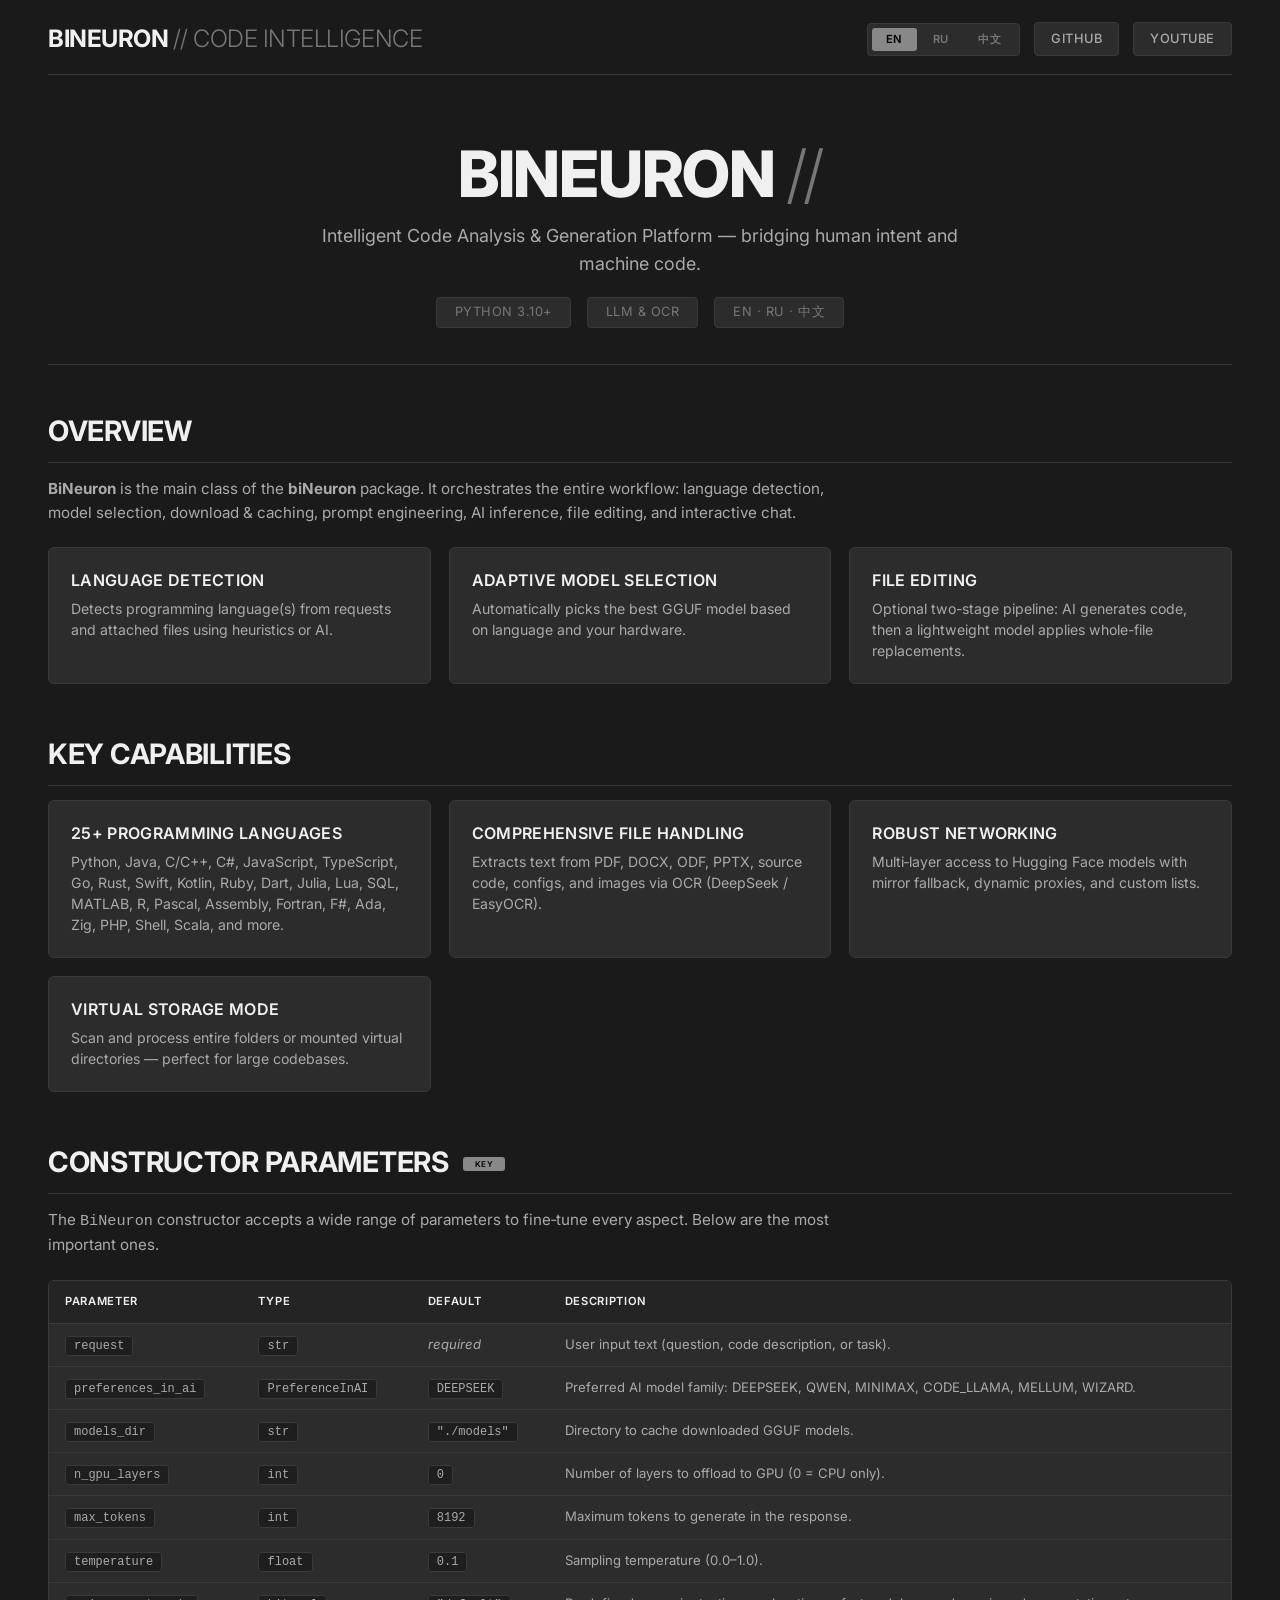
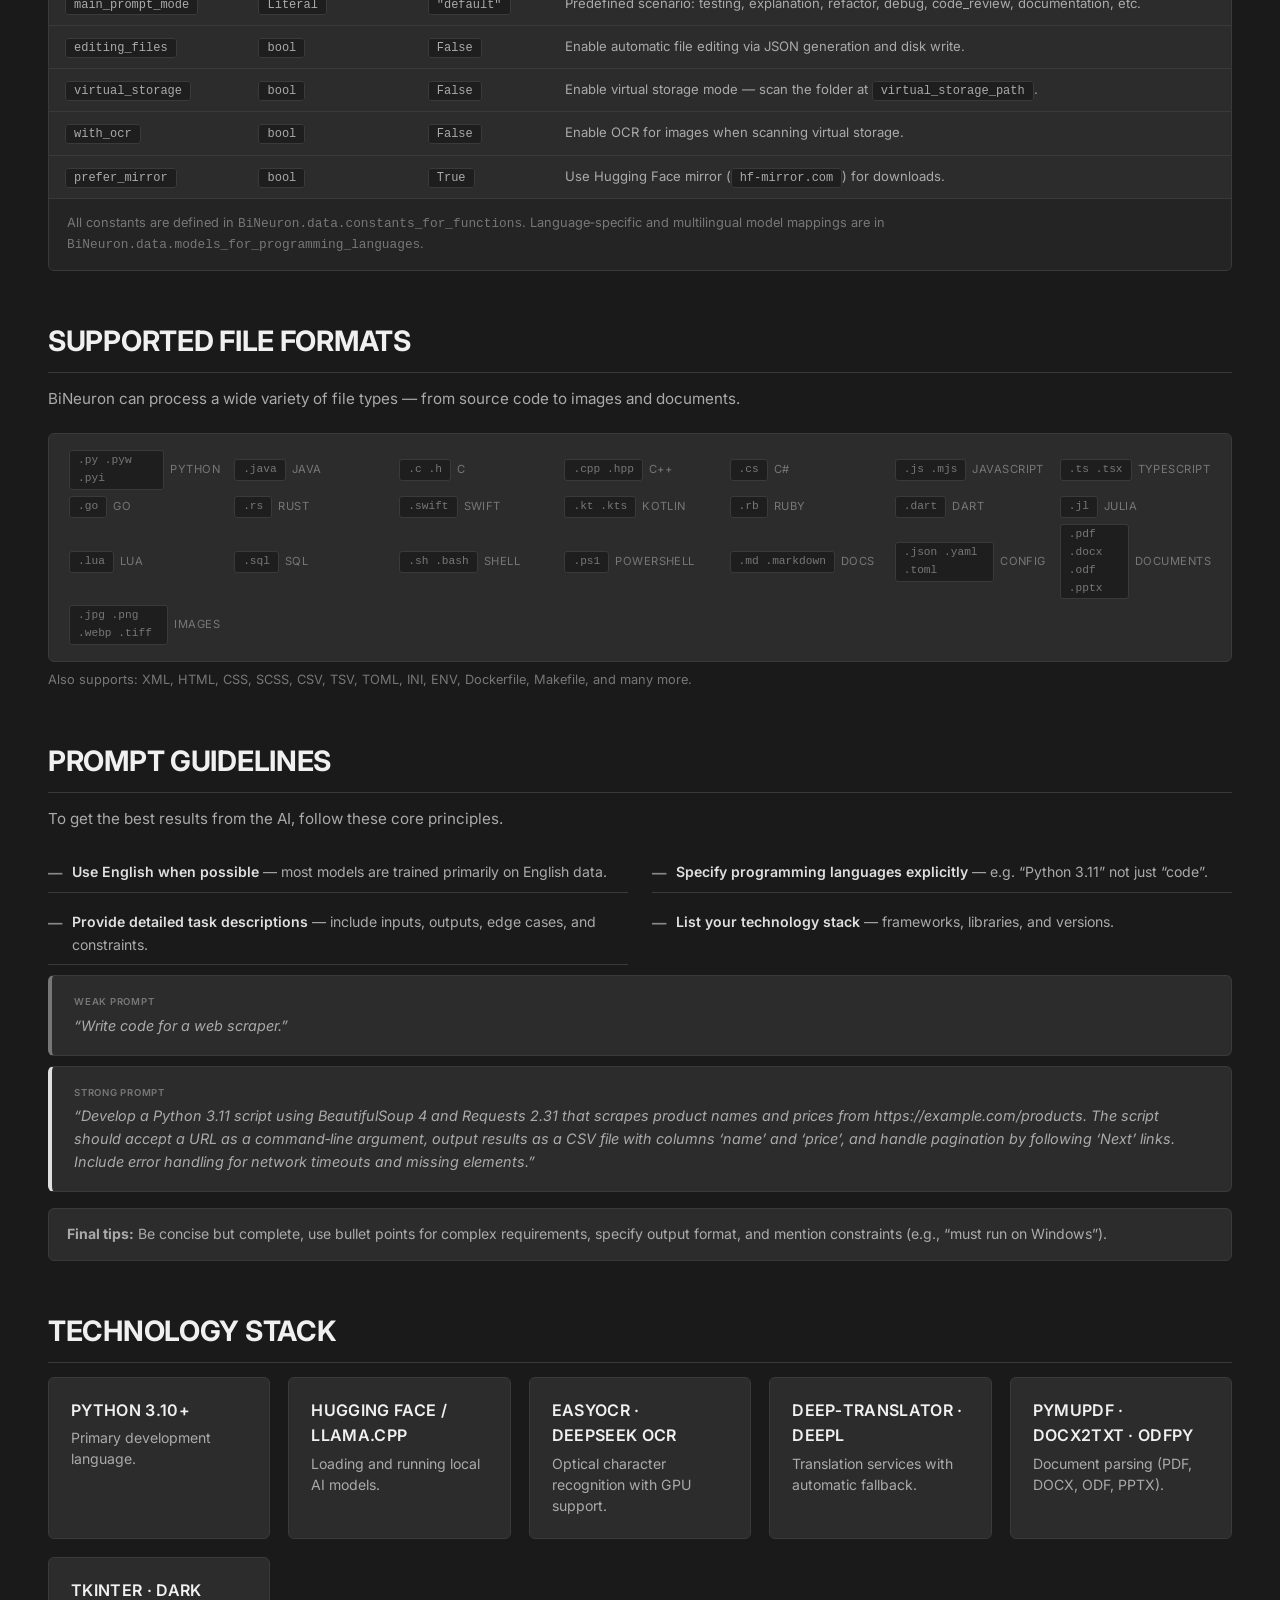
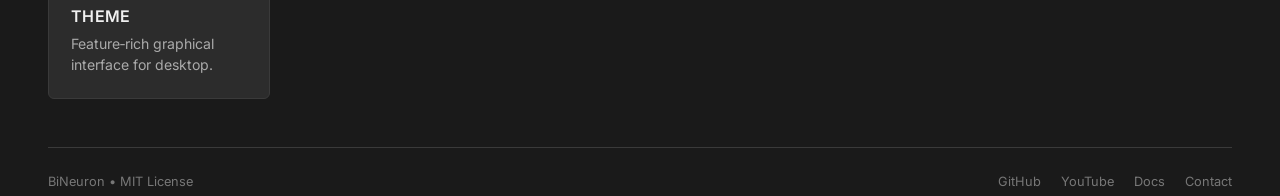
==== index.html @ b6500d35 "Update build.yml" ====
<!DOCTYPE html>
<html lang="zh">
<head>
    <meta charset="UTF-8" />
    <meta name="viewport" content="width=device-width, initial-scale=1.0" />
    <title>BiNeuron · 智能代码分析</title>

    <!-- Google Fonts (纯文字，无图标) -->
    <link rel="preconnect" href="https://fonts.googleapis.com" />
    <link rel="preconnect" href="https://fonts.gstatic.com" crossorigin />
    <link href="https://fonts.googleapis.com/css2?family=Inter:opsz,wght@14..32,300;14..32,400;14..32,500;14..32,600;14..32,700;14..32,800&display=swap" rel="stylesheet" />

    <style>
        /* ===== RESET ===== */
        *,
        *::before,
        *::after {
            margin: 0;
            padding: 0;
            box-sizing: border-box;
        }

        /* ===== PHOTOSHOP-INSPIRED DARK THEME ===== */
        :root {
            --bg-primary: #1a1a1a;
            --bg-secondary: #242424;
            --bg-card: #2c2c2c;
            --bg-card-hover: #333333;
            --bg-input: #2a2a2a;
            --bg-code: #1e1e1e;
            --border-color: #3a3a3a;
            --text-primary: #e0e0e0;
            --text-secondary: #aaaaaa;
            --text-muted: #777777;
            --text-heading: #f0f0f0;
            --accent: #888888;
            --accent-dim: #666666;
            --radius: 6px;
            --radius-sm: 4px;
            --shadow: 0 4px 20px rgba(0, 0, 0, 0.6);
            --font: 'Inter', -apple-system, BlinkMacSystemFont, 'Segoe UI', Roboto, sans-serif;
            --max-width: 1200px;
        }

        html {
            scroll-behavior: smooth;
        }

        body {
            font-family: var(--font);
            background-color: var(--bg-primary);
            color: var(--text-primary);
            line-height: 1.6;
            -webkit-font-smoothing: antialiased;
            -moz-osx-font-smoothing: grayscale;
            padding: 0 20px;
        }

        a {
            color: var(--accent);
            text-decoration: none;
            transition: color 0.2s ease;
            border-bottom: 1px solid transparent;
        }
        a:hover {
            color: var(--text-primary);
            border-bottom-color: var(--text-muted);
        }

        /* ===== SCROLLBAR ===== */
        ::-webkit-scrollbar {
            width: 5px;
            height: 5px;
        }
        ::-webkit-scrollbar-track {
            background: var(--bg-secondary);
        }
        ::-webkit-scrollbar-thumb {
            background: var(--border-color);
            border-radius: 10px;
        }
        ::-webkit-scrollbar-thumb:hover {
            background: var(--accent);
        }

        /* ===== CONTAINER ===== */
        .container {
            max-width: var(--max-width);
            margin: 0 auto;
            padding: 0 8px;
        }

        /* ===== HEADER ===== */
        .navbar {
            display: flex;
            align-items: center;
            justify-content: space-between;
            flex-wrap: wrap;
            padding: 20px 0 16px;
            border-bottom: 1px solid var(--border-color);
            margin-bottom: 36px;
            gap: 12px 24px;
        }

        .logo {
            font-weight: 700;
            font-size: 1.5rem;
            letter-spacing: -0.02em;
            color: var(--text-heading);
            text-transform: uppercase;
        }
        .logo span {
            color: var(--text-muted);
            font-weight: 300;
        }

        .nav-actions {
            display: flex;
            align-items: center;
            gap: 14px;
            flex-wrap: wrap;
        }

        /* Language Switcher — 纯黑白 */
        .lang-switch {
            display: flex;
            gap: 2px;
            background: var(--bg-card);
            padding: 4px;
            border-radius: 4px;
            border: 1px solid var(--border-color);
        }
        .lang-btn {
            background: transparent;
            border: none;
            color: var(--text-muted);
            padding: 4px 14px;
            border-radius: 3px;
            font-size: 0.7rem;
            font-weight: 600;
            cursor: pointer;
            transition: all 0.2s ease;
            font-family: var(--font);
            text-transform: uppercase;
            letter-spacing: 0.04em;
        }
        .lang-btn:hover {
            color: var(--text-primary);
            background: var(--bg-card-hover);
        }
        .lang-btn.active {
            background: var(--accent);
            color: #000;
        }
        .lang-btn.active:hover {
            background: var(--accent-dim);
        }

        /* 纯文字链接，无图标 */
        .nav-link {
            display: inline-block;
            background: var(--bg-card);
            padding: 6px 16px;
            border-radius: 4px;
            border: 1px solid var(--border-color);
            color: var(--text-secondary);
            font-size: 0.8rem;
            font-weight: 500;
            transition: all 0.2s ease;
            font-family: var(--font);
            text-transform: uppercase;
            letter-spacing: 0.04em;
        }
        .nav-link:hover {
            border-color: var(--accent);
            color: var(--text-primary);
            background: var(--bg-card-hover);
        }

        /* ===== HERO ===== */
        .hero {
            padding: 28px 0 36px;
            text-align: center;
            border-bottom: 1px solid var(--border-color);
            margin-bottom: 44px;
        }
        .hero h1 {
            font-size: clamp(2.4rem, 6vw, 4rem);
            font-weight: 800;
            letter-spacing: -0.02em;
            line-height: 1.1;
            color: var(--text-heading);
            margin-bottom: 12px;
            text-transform: uppercase;
        }
        .hero h1 .light {
            font-weight: 300;
            color: var(--text-muted);
        }
        .hero p {
            font-size: clamp(1rem, 1.4vw, 1.2rem);
            color: var(--text-secondary);
            max-width: 700px;
            margin: 0 auto 18px;
        }
        .hero-badge {
            display: inline-flex;
            align-items: center;
            gap: 16px;
            flex-wrap: wrap;
            justify-content: center;
            font-size: 0.8rem;
            color: var(--text-muted);
        }
        .hero-badge span {
            background: var(--bg-card);
            padding: 4px 18px;
            border-radius: 4px;
            border: 1px solid var(--border-color);
            display: inline-block;
            text-transform: uppercase;
            letter-spacing: 0.04em;
        }

        /* ===== SECTION ===== */
        section {
            margin-bottom: 48px;
        }

        .section-title {
            font-size: clamp(1.2rem, 2.2vw, 1.8rem);
            font-weight: 700;
            letter-spacing: -0.01em;
            color: var(--text-heading);
            margin-bottom: 14px;
            text-transform: uppercase;
            border-bottom: 1px solid var(--border-color);
            padding-bottom: 8px;
        }
        .section-title .badge {
            font-size: 0.5rem;
            font-weight: 600;
            text-transform: uppercase;
            letter-spacing: 0.08em;
            background: var(--accent);
            color: #000;
            padding: 2px 12px;
            border-radius: 3px;
            margin-left: 8px;
            vertical-align: middle;
        }

        .section-desc {
            color: var(--text-secondary);
            margin-bottom: 22px;
            font-size: 0.95rem;
            max-width: 820px;
        }

        /* ===== CARDS ===== */
        .card-grid {
            display: grid;
            grid-template-columns: repeat(auto-fit, minmax(250px, 1fr));
            gap: 18px;
        }
        .card-grid.cols-2 {
            grid-template-columns: repeat(auto-fit, minmax(300px, 1fr));
        }
        .card-grid.cols-3 {
            grid-template-columns: repeat(auto-fit, minmax(210px, 1fr));
        }

        .card {
            background: var(--bg-card);
            border: 1px solid var(--border-color);
            border-radius: var(--radius);
            padding: 20px 22px 22px;
            transition: all 0.2s ease;
        }
        .card:hover {
            background: var(--bg-card-hover);
            border-color: var(--accent);
            transform: translateY(-2px);
            box-shadow: var(--shadow);
        }
        .card h3 {
            font-size: 1rem;
            font-weight: 600;
            color: var(--text-heading);
            margin-bottom: 4px;
            text-transform: uppercase;
            letter-spacing: 0.02em;
        }
        .card p {
            color: var(--text-secondary);
            font-size: 0.88rem;
            line-height: 1.5;
        }
        .card .tag {
            display: inline-block;
            margin-top: 10px;
            font-size: 0.6rem;
            font-weight: 600;
            text-transform: uppercase;
            letter-spacing: 0.06em;
            color: var(--accent);
            background: var(--bg-primary);
            padding: 2px 14px;
            border-radius: 3px;
            border: 1px solid var(--border-color);
        }

        /* ===== TABLE ===== */
        .table-wrap {
            overflow-x: auto;
            border-radius: var(--radius);
            border: 1px solid var(--border-color);
            background: var(--bg-card);
            margin-top: 6px;
        }
        table {
            width: 100%;
            border-collapse: collapse;
            font-size: 0.82rem;
            min-width: 580px;
        }
        thead {
            background: var(--bg-secondary);
        }
        th {
            text-align: left;
            padding: 12px 16px;
            font-weight: 600;
            color: var(--text-heading);
            border-bottom: 1px solid var(--border-color);
            font-size: 0.7rem;
            text-transform: uppercase;
            letter-spacing: 0.06em;
        }
        td {
            padding: 10px 16px;
            border-bottom: 1px solid var(--border-color);
            color: var(--text-secondary);
            vertical-align: top;
        }
        tr:last-child td {
            border-bottom: none;
        }
        td:first-child {
            font-weight: 500;
            color: var(--text-primary);
            white-space: nowrap;
        }
        td code {
            background: var(--bg-code);
            padding: 2px 8px;
            border-radius: 3px;
            font-size: 0.75rem;
            color: var(--text-secondary);
            font-family: 'JetBrains Mono', 'Fira Code', monospace;
            border: 1px solid var(--border-color);
        }
        .table-wrap .note {
            padding: 14px 18px;
            color: var(--text-muted);
            font-size: 0.8rem;
            border-top: 1px solid var(--border-color);
            background: var(--bg-secondary);
        }

        /* ===== FILE FORMAT GRID ===== */
        .fmt-grid {
            display: grid;
            grid-template-columns: repeat(auto-fit, minmax(150px, 1fr));
            gap: 6px 14px;
            background: var(--bg-card);
            border: 1px solid var(--border-color);
            border-radius: var(--radius);
            padding: 16px 20px;
        }
        .fmt-item {
            display: flex;
            align-items: center;
            gap: 6px;
            font-size: 0.8rem;
            color: var(--text-secondary);
        }
        .fmt-item code {
            background: var(--bg-code);
            padding: 1px 8px;
            border-radius: 3px;
            font-size: 0.7rem;
            color: var(--text-muted);
            font-family: 'JetBrains Mono', monospace;
            border: 1px solid var(--border-color);
        }
        .fmt-item .label {
            color: var(--text-muted);
            font-size: 0.7rem;
            text-transform: uppercase;
            letter-spacing: 0.04em;
        }

        /* ===== PROMPT BOX ===== */
        .prompt-box {
            background: var(--bg-card);
            border: 1px solid var(--border-color);
            border-radius: var(--radius);
            padding: 18px 22px;
            margin: 10px 0 6px;
        }
        .prompt-box.weak {
            border-left: 4px solid var(--text-muted);
        }
        .prompt-box.strong {
            border-left: 4px solid var(--text-primary);
        }
        .prompt-box .label {
            font-size: 0.6rem;
            text-transform: uppercase;
            letter-spacing: 0.08em;
            font-weight: 600;
            color: var(--text-muted);
            margin-bottom: 4px;
        }
        .prompt-box .text {
            color: var(--text-secondary);
            font-style: italic;
            font-size: 0.9rem;
        }

        /* ===== TIPS LIST ===== */
        .tips-list {
            list-style: none;
            padding: 0;
            display: grid;
            grid-template-columns: 1fr 1fr;
            gap: 10px 24px;
        }
        .tips-list li {
            display: flex;
            align-items: flex-start;
            gap: 10px;
            color: var(--text-secondary);
            font-size: 0.88rem;
            padding: 8px 0;
            border-bottom: 1px solid var(--border-color);
        }
        .tips-list li:last-child {
            border-bottom: none;
        }
        .tips-list li .marker {
            color: var(--accent);
            font-weight: 700;
            flex-shrink: 0;
            font-size: 0.9rem;
        }
        .tips-list li strong {
            color: var(--text-primary);
            font-weight: 600;
        }

        @media (max-width: 700px) {
            .tips-list {
                grid-template-columns: 1fr;
            }
        }

        /* ===== FOOTER ===== */
        footer {
            border-top: 1px solid var(--border-color);
            padding: 24px 0 18px;
            margin-top: 20px;
            display: flex;
            flex-wrap: wrap;
            justify-content: space-between;
            align-items: center;
            gap: 12px;
            color: var(--text-muted);
            font-size: 0.8rem;
        }
        footer .links {
            display: flex;
            gap: 20px;
            flex-wrap: wrap;
        }
        footer .links a {
            color: var(--text-muted);
            transition: color 0.2s ease;
            border-bottom: none;
        }
        footer .links a:hover {
            color: var(--text-primary);
        }

        /* ===== RESPONSIVE ===== */
        @media (max-width: 820px) {
            .navbar {
                flex-direction: column;
                align-items: stretch;
                gap: 12px;
            }
            .nav-actions {
                justify-content: space-between;
                flex-wrap: wrap;
            }
            .hero {
                padding: 14px 0 24px;
            }
            .card-grid.cols-2 {
                grid-template-columns: 1fr;
            }
            .card-grid.cols-3 {
                grid-template-columns: 1fr 1fr;
            }
        }

        @media (max-width: 500px) {
            .card-grid.cols-3 {
                grid-template-columns: 1fr;
            }
            .lang-btn {
                padding: 3px 10px;
                font-size: 0.6rem;
            }
            .nav-link {
                padding: 4px 12px;
                font-size: 0.7rem;
            }
            .table-wrap table {
                font-size: 0.72rem;
                min-width: 440px;
            }
            th,
            td {
                padding: 6px 10px;
            }
            .fmt-grid {
                grid-template-columns: 1fr 1fr;
                padding: 10px 14px;
            }
            footer {
                flex-direction: column;
                text-align: center;
            }
        }

        /* ===== UTILITY ===== */
        .mt-8 { margin-top: 8px; }
        .mt-16 { margin-top: 16px; }
        .mt-24 { margin-top: 24px; }
        .mb-8 { margin-bottom: 8px; }
        .mb-16 { margin-bottom: 16px; }
        .text-muted { color: var(--text-muted); }
        .text-secondary { color: var(--text-secondary); }

        /* ===== I18N ===== */
        .lang-content {
            display: none;
        }
        .lang-content.active {
            display: block;
        }

        /* ===== INLINE BADGE ===== */
        .inline-badge {
            display: inline-block;
            background: var(--bg-primary);
            color: var(--accent);
            font-size: 0.55rem;
            font-weight: 600;
            text-transform: uppercase;
            letter-spacing: 0.06em;
            padding: 0 10px;
            border-radius: 3px;
            line-height: 1.8;
            margin-left: 6px;
            border: 1px solid var(--border-color);
        }

        /* ===== CODE BLOCK ===== */
        .code-block {
            background: var(--bg-code);
            border: 1px solid var(--border-color);
            border-radius: var(--radius-sm);
            padding: 12px 16px;
            font-family: 'JetBrains Mono', 'Fira Code', monospace;
            font-size: 0.78rem;
            color: var(--text-secondary);
            overflow-x: auto;
            white-space: pre-wrap;
            word-break: break-word;
            margin: 6px 0;
        }
    </style>
</head>
<body>

    <div class="container">

        <!-- ===== HEADER ===== -->
        <header class="navbar">
            <div class="logo">BiNeuron <span>// code intelligence</span></div>
            <div class="nav-actions">
                <div class="lang-switch" id="langSwitch">
                    <button class="lang-btn active" data-lang="en">EN</button>
                    <button class="lang-btn" data-lang="ru">RU</button>
                    <button class="lang-btn" data-lang="zh">中文</button>
                </div>
                <a href="https://github.com/just-not-google/BiNeuron" target="_blank" rel="noopener" class="nav-link">GitHub</a>
                <a href="https://www.youtube.com/@bineuron" target="_blank" rel="noopener" class="nav-link">YouTube</a>
            </div>
        </header>

        <!-- ===== HERO ===== -->
        <section class="hero">
            <h1>BiNeuron <span class="light">//</span></h1>
            <p>
                Intelligent Code Analysis &amp; Generation Platform — bridging human intent and machine code.
            </p>
            <div class="hero-badge">
                <span>Python 3.10+</span>
                <span>LLM &amp; OCR</span>
                <span>EN · RU · 中文</span>
            </div>
        </section>

        <!-- =============================== -->
        <!-- ENGLISH                        -->
        <!-- =============================== -->
        <div class="lang-content active" data-lang="en">

            <!-- OVERVIEW -->
            <section>
                <div class="section-title">Overview</div>
                <p class="section-desc">
                    <strong>BiNeuron</strong> is the main class of the <strong>biNeuron</strong> package.
                    It orchestrates the entire workflow: language detection, model selection,
                    download &amp; caching, prompt engineering, AI inference, file editing,
                    and interactive chat.
                </p>
                <div class="card-grid cols-3">
                    <div class="card">
                        <h3>Language Detection</h3>
                        <p>Detects programming language(s) from requests and attached files using heuristics or AI.</p>
                    </div>
                    <div class="card">
                        <h3>Adaptive Model Selection</h3>
                        <p>Automatically picks the best GGUF model based on language and your hardware.</p>
                    </div>
                    <div class="card">
                        <h3>File Editing</h3>
                        <p>Optional two-stage pipeline: AI generates code, then a lightweight model applies whole-file replacements.</p>
                    </div>
                </div>
            </section>

            <!-- KEY CAPABILITIES -->
            <section>
                <div class="section-title">Key Capabilities</div>
                <div class="card-grid cols-2">
                    <div class="card">
                        <h3>25+ Programming Languages</h3>
                        <p>Python, Java, C/C++, C#, JavaScript, TypeScript, Go, Rust, Swift, Kotlin, Ruby, Dart, Julia, Lua, SQL, MATLAB, R, Pascal, Assembly, Fortran, F#, Ada, Zig, PHP, Shell, Scala, and more.</p>
                    </div>
                    <div class="card">
                        <h3>Comprehensive File Handling</h3>
                        <p>Extracts text from PDF, DOCX, ODF, PPTX, source code, configs, and images via OCR (DeepSeek / EasyOCR).</p>
                    </div>
                    <div class="card">
                        <h3>Robust Networking</h3>
                        <p>Multi‑layer access to Hugging Face models with mirror fallback, dynamic proxies, and custom lists.</p>
                    </div>
                    <div class="card">
                        <h3>Virtual Storage Mode</h3>
                        <p>Scan and process entire folders or mounted virtual directories — perfect for large codebases.</p>
                    </div>
                </div>
            </section>

            <!-- CONSTRUCTOR PARAMETERS -->
            <section>
                <div class="section-title">Constructor Parameters <span class="badge">key</span></div>
                <p class="section-desc">
                    The <code>BiNeuron</code> constructor accepts a wide range of parameters to fine‑tune every aspect.
                    Below are the most important ones.
                </p>
                <div class="table-wrap">
                    <table>
                        <thead>
                            <tr><th>Parameter</th><th>Type</th><th>Default</th><th>Description</th></tr>
                        </thead>
                        <tbody>
                            <tr><td><code>request</code></td><td><code>str</code></td><td><em>required</em></td><td>User input text (question, code description, or task).</td></tr>
                            <tr><td><code>preferences_in_ai</code></td><td><code>PreferenceInAI</code></td><td><code>DEEPSEEK</code></td><td>Preferred AI model family: DEEPSEEK, QWEN, MINIMAX, CODE_LLAMA, MELLUM, WIZARD.</td></tr>
                            <tr><td><code>models_dir</code></td><td><code>str</code></td><td><code>"./models"</code></td><td>Directory to cache downloaded GGUF models.</td></tr>
                            <tr><td><code>n_gpu_layers</code></td><td><code>int</code></td><td><code>0</code></td><td>Number of layers to offload to GPU (0 = CPU only).</td></tr>
                            <tr><td><code>max_tokens</code></td><td><code>int</code></td><td><code>8192</code></td><td>Maximum tokens to generate in the response.</td></tr>
                            <tr><td><code>temperature</code></td><td><code>float</code></td><td><code>0.1</code></td><td>Sampling temperature (0.0–1.0).</td></tr>
                            <tr><td><code>main_prompt_mode</code></td><td><code>Literal</code></td><td><code>"default"</code></td><td>Predefined scenario: testing, explanation, refactor, debug, code_review, documentation, etc.</td></tr>
                            <tr><td><code>editing_files</code></td><td><code>bool</code></td><td><code>False</code></td><td>Enable automatic file editing via JSON generation and disk write.</td></tr>
                            <tr><td><code>virtual_storage</code></td><td><code>bool</code></td><td><code>False</code></td><td>Enable virtual storage mode — scan the folder at <code>virtual_storage_path</code>.</td></tr>
                            <tr><td><code>with_ocr</code></td><td><code>bool</code></td><td><code>False</code></td><td>Enable OCR for images when scanning virtual storage.</td></tr>
                            <tr><td><code>prefer_mirror</code></td><td><code>bool</code></td><td><code>True</code></td><td>Use Hugging Face mirror (<code>hf-mirror.com</code>) for downloads.</td></tr>
                        </tbody>
                    </table>
                    <div class="note">
                        All constants are defined in <code>BiNeuron.data.constants_for_functions</code>.
                        Language‑specific and multilingual model mappings are in <code>BiNeuron.data.models_for_programming_languages</code>.
                    </div>
                </div>
            </section>

            <!-- SUPPORTED FILE FORMATS -->
            <section>
                <div class="section-title">Supported File Formats</div>
                <p class="section-desc">
                    BiNeuron can process a wide variety of file types — from source code to images and documents.
                </p>
                <div class="fmt-grid">
                    <span class="fmt-item"><code>.py .pyw .pyi</code> <span class="label">Python</span></span>
                    <span class="fmt-item"><code>.java</code> <span class="label">Java</span></span>
                    <span class="fmt-item"><code>.c .h</code> <span class="label">C</span></span>
                    <span class="fmt-item"><code>.cpp .hpp</code> <span class="label">C++</span></span>
                    <span class="fmt-item"><code>.cs</code> <span class="label">C#</span></span>
                    <span class="fmt-item"><code>.js .mjs</code> <span class="label">JavaScript</span></span>
                    <span class="fmt-item"><code>.ts .tsx</code> <span class="label">TypeScript</span></span>
                    <span class="fmt-item"><code>.go</code> <span class="label">Go</span></span>
                    <span class="fmt-item"><code>.rs</code> <span class="label">Rust</span></span>
                    <span class="fmt-item"><code>.swift</code> <span class="label">Swift</span></span>
                    <span class="fmt-item"><code>.kt .kts</code> <span class="label">Kotlin</span></span>
                    <span class="fmt-item"><code>.rb</code> <span class="label">Ruby</span></span>
                    <span class="fmt-item"><code>.dart</code> <span class="label">Dart</span></span>
                    <span class="fmt-item"><code>.jl</code> <span class="label">Julia</span></span>
                    <span class="fmt-item"><code>.lua</code> <span class="label">Lua</span></span>
                    <span class="fmt-item"><code>.sql</code> <span class="label">SQL</span></span>
                    <span class="fmt-item"><code>.sh .bash</code> <span class="label">Shell</span></span>
                    <span class="fmt-item"><code>.ps1</code> <span class="label">PowerShell</span></span>
                    <span class="fmt-item"><code>.md .markdown</code> <span class="label">Docs</span></span>
                    <span class="fmt-item"><code>.json .yaml .toml</code> <span class="label">Config</span></span>
                    <span class="fmt-item"><code>.pdf .docx .odf .pptx</code> <span class="label">Documents</span></span>
                    <span class="fmt-item"><code>.jpg .png .webp .tiff</code> <span class="label">Images</span></span>
                </div>
                <p class="text-muted mt-8" style="font-size:0.8rem;">
                    Also supports: XML, HTML, CSS, SCSS, CSV, TSV, TOML, INI, ENV, Dockerfile, Makefile, and many more.
                </p>
            </section>

            <!-- PROMPT TIPS -->
            <section>
                <div class="section-title">Prompt Guidelines</div>
                <p class="section-desc">
                    To get the best results from the AI, follow these core principles.
                </p>

                <ul class="tips-list">
                    <li><span class="marker">—</span> <div><strong>Use English when possible</strong> — most models are trained primarily on English data.</div></li>
                    <li><span class="marker">—</span> <div><strong>Specify programming languages explicitly</strong> — e.g. “Python 3.11” not just “code”.</div></li>
                    <li><span class="marker">—</span> <div><strong>Provide detailed task descriptions</strong> — include inputs, outputs, edge cases, and constraints.</div></li>
                    <li><span class="marker">—</span> <div><strong>List your technology stack</strong> — frameworks, libraries, and versions.</div></li>
                </ul>

                <div class="prompt-box weak">
                    <div class="label">Weak prompt</div>
                    <div class="text">“Write code for a web scraper.”</div>
                </div>
                <div class="prompt-box strong">
                    <div class="label">Strong prompt</div>
                    <div class="text">“Develop a Python 3.11 script using BeautifulSoup 4 and Requests 2.31 that scrapes product names and prices from https://example.com/products. The script should accept a URL as a command‑line argument, output results as a CSV file with columns ‘name’ and ‘price’, and handle pagination by following ‘Next’ links. Include error handling for network timeouts and missing elements.”</div>
                </div>

                <div style="margin-top:16px; background:var(--bg-card); border:1px solid var(--border-color); border-radius:var(--radius); padding:14px 18px;">
                    <p style="color:var(--text-secondary); font-size:0.88rem;">
                        <strong>Final tips:</strong> Be concise but complete, use bullet points for complex requirements,
                        specify output format, and mention constraints (e.g., “must run on Windows”).
                    </p>
                </div>
            </section>

            <!-- TECH STACK -->
            <section>
                <div class="section-title">Technology Stack</div>
                <div class="card-grid cols-3">
                    <div class="card">
                        <h3>Python 3.10+</h3>
                        <p>Primary development language.</p>
                    </div>
                    <div class="card">
                        <h3>Hugging Face / llama.cpp</h3>
                        <p>Loading and running local AI models.</p>
                    </div>
                    <div class="card">
                        <h3>EasyOCR · DeepSeek OCR</h3>
                        <p>Optical character recognition with GPU support.</p>
                    </div>
                    <div class="card">
                        <h3>deep‑translator · DeepL</h3>
                        <p>Translation services with automatic fallback.</p>
                    </div>
                    <div class="card">
                        <h3>PyMuPDF · docx2txt · odfpy</h3>
                        <p>Document parsing (PDF, DOCX, ODF, PPTX).</p>
                    </div>
                    <div class="card">
                        <h3>Tkinter · Dark Theme</h3>
                        <p>Feature‑rich graphical interface for desktop.</p>
                    </div>
                </div>
            </section>

        </div><!-- /EN -->


        <!-- =============================== -->
        <!-- RUSSIAN                        -->
        <!-- =============================== -->
        <div class="lang-content" data-lang="ru">

            <section>
                <div class="section-title">Обзор</div>
                <p class="section-desc">
                    <strong>BiNeuron</strong> — главный класс пакета <strong>biNeuron</strong>.
                    Он управляет всем процессом: определение языка, выбор модели,
                    загрузка и кэширование, формирование промпта, инференс ИИ,
                    редактирование файлов и интерактивный чат.
                </p>
                <div class="card-grid cols-3">
                    <div class="card">
                        <h3>Определение языка</h3>
                        <p>Определяет язык(и) программирования из запроса и прикреплённых файлов с помощью эвристик или ИИ.</p>
                    </div>
                    <div class="card">
                        <h3>Адаптивный выбор модели</h3>
                        <p>Автоматически подбирает лучшую GGUF-модель на основе языка и вашего оборудования.</p>
                    </div>
                    <div class="card">
                        <h3>Редактирование файлов</h3>
                        <p>Опциональный двухэтапный пайплайн: ИИ генерирует код, затем лёгкая модель применяет замены целых файлов.</p>
                    </div>
                </div>
            </section>

            <section>
                <div class="section-title">Ключевые возможности</div>
                <div class="card-grid cols-2">
                    <div class="card">
                        <h3>25+ языков программирования</h3>
                        <p>Python, Java, C/C++, C#, JavaScript, TypeScript, Go, Rust, Swift, Kotlin, Ruby, Dart, Julia, Lua, SQL, MATLAB, R, Pascal, Assembly, Fortran, F#, Ada, Zig, PHP, Shell, Scala и другие.</p>
                    </div>
                    <div class="card">
                        <h3>Всесторонняя обработка файлов</h3>
                        <p>Извлекает текст из PDF, DOCX, ODF, PPTX, исходного кода, конфигов и изображений через OCR (DeepSeek / EasyOCR).</p>
                    </div>
                    <div class="card">
                        <h3>Надёжные сетевые возможности</h3>
                        <p>Многоуровневый доступ к моделям Hugging Face с зеркалом, динамическими прокси и пользовательскими списками.</p>
                    </div>
                    <div class="card">
                        <h3>Режим виртуального хранилища</h3>
                        <p>Сканирование и обработка целых папок или смонтированных виртуальных директорий — идеально для больших кодовых баз.</p>
                    </div>
                </div>
            </section>

            <section>
                <div class="section-title">Параметры конструктора <span class="badge">ключевые</span></div>
                <p class="section-desc">
                    Конструктор <code>BiNeuron</code> принимает широкий набор параметров для тонкой настройки.
                    Ниже приведены наиболее важные.
                </p>
                <div class="table-wrap">
                    <table>
                        <thead>
                            <tr><th>Параметр</th><th>Тип</th><th>По умолчанию</th><th>Описание</th></tr>
                        </thead>
                        <tbody>
                            <tr><td><code>request</code></td><td><code>str</code></td><td><em>обязательный</em></td><td>Входной текст пользователя (вопрос, описание кода или задача).</td></tr>
                            <tr><td><code>preferences_in_ai</code></td><td><code>PreferenceInAI</code></td><td><code>DEEPSEEK</code></td><td>Предпочитаемое семейство моделей: DEEPSEEK, QWEN, MINIMAX, CODE_LLAMA, MELLUM, WIZARD.</td></tr>
                            <tr><td><code>models_dir</code></td><td><code>str</code></td><td><code>"./models"</code></td><td>Директория для кэширования скачанных GGUF-моделей.</td></tr>
                            <tr><td><code>n_gpu_layers</code></td><td><code>int</code></td><td><code>0</code></td><td>Количество слоёв на GPU (0 = только CPU).</td></tr>
                            <tr><td><code>max_tokens</code></td><td><code>int</code></td><td><code>8192</code></td><td>Максимальное количество токенов в ответе.</td></tr>
                            <tr><td><code>temperature</code></td><td><code>float</code></td><td><code>0.1</code></td><td>Температура выборки (0.0–1.0).</td></tr>
                            <tr><td><code>main_prompt_mode</code></td><td><code>Literal</code></td><td><code>"default"</code></td><td>Предустановленный сценарий: testing, explanation, refactor, debug, code_review, documentation и др.</td></tr>
                            <tr><td><code>editing_files</code></td><td><code>bool</code></td><td><code>False</code></td><td>Включить автоматическое редактирование файлов через JSON и запись на диск.</td></tr>
                            <tr><td><code>virtual_storage</code></td><td><code>bool</code></td><td><code>False</code></td><td>Включить режим виртуального хранилища — сканировать папку <code>virtual_storage_path</code>.</td></tr>
                            <tr><td><code>with_ocr</code></td><td><code>bool</code></td><td><code>False</code></td><td>Включить OCR для изображений при сканировании виртуального хранилища.</td></tr>
                            <tr><td><code>prefer_mirror</code></td><td><code>bool</code></td><td><code>True</code></td><td>Использовать зеркало Hugging Face (<code>hf-mirror.com</code>) для загрузки.</td></tr>
                        </tbody>
                    </table>
                    <div class="note">
                        Все константы определены в <code>BiNeuron.data.constants_for_functions</code>.
                        Списки моделей для языков и уровней производительности заданы в <code>BiNeuron.data.models_for_programming_languages</code>.
                    </div>
                </div>
            </section>

            <section>
                <div class="section-title">Поддерживаемые форматы</div>
                <p class="section-desc">
                    BiNeuron обрабатывает множество типов файлов — от исходного кода до изображений и документов.
                </p>
                <div class="fmt-grid">
                    <span class="fmt-item"><code>.py .pyw .pyi</code> <span class="label">Python</span></span>
                    <span class="fmt-item"><code>.java</code> <span class="label">Java</span></span>
                    <span class="fmt-item"><code>.c .h</code> <span class="label">C</span></span>
                    <span class="fmt-item"><code>.cpp .hpp</code> <span class="label">C++</span></span>
                    <span class="fmt-item"><code>.cs</code> <span class="label">C#</span></span>
                    <span class="fmt-item"><code>.js .mjs</code> <span class="label">JavaScript</span></span>
                    <span class="fmt-item"><code>.ts .tsx</code> <span class="label">TypeScript</span></span>
                    <span class="fmt-item"><code>.go</code> <span class="label">Go</span></span>
                    <span class="fmt-item"><code>.rs</code> <span class="label">Rust</span></span>
                    <span class="fmt-item"><code>.swift</code> <span class="label">Swift</span></span>
                    <span class="fmt-item"><code>.kt .kts</code> <span class="label">Kotlin</span></span>
                    <span class="fmt-item"><code>.rb</code> <span class="label">Ruby</span></span>
                    <span class="fmt-item"><code>.dart</code> <span class="label">Dart</span></span>
                    <span class="fmt-item"><code>.jl</code> <span class="label">Julia</span></span>
                    <span class="fmt-item"><code>.lua</code> <span class="label">Lua</span></span>
                    <span class="fmt-item"><code>.sql</code> <span class="label">SQL</span></span>
                    <span class="fmt-item"><code>.sh .bash</code> <span class="label">Shell</span></span>
                    <span class="fmt-item"><code>.ps1</code> <span class="label">PowerShell</span></span>
                    <span class="fmt-item"><code>.md .markdown</code> <span class="label">Документация</span></span>
                    <span class="fmt-item"><code>.json .yaml .toml</code> <span class="label">Конфиги</span></span>
                    <span class="fmt-item"><code>.pdf .docx .odf .pptx</code> <span class="label">Документы</span></span>
                    <span class="fmt-item"><code>.jpg .png .webp .tiff</code> <span class="label">Изображения</span></span>
                </div>
                <p class="text-muted mt-8" style="font-size:0.8rem;">
                    Также поддерживаются: XML, HTML, CSS, SCSS, CSV, TSV, TOML, INI, ENV, Dockerfile, Makefile и многие другие.
                </p>
            </section>

            <section>
                <div class="section-title">Рекомендации по промптам</div>
                <p class="section-desc">
                    Чтобы получить наилучшие результаты от ИИ, следуйте этим основным принципам.
                </p>

                <ul class="tips-list">
                    <li><span class="marker">—</span> <div><strong>По возможности используйте английский</strong> — большинство моделей обучены преимущественно на английских данных.</div></li>
                    <li><span class="marker">—</span> <div><strong>Чётко указывайте языки программирования</strong> — например, «Python 3.11», а не просто «код».</div></li>
                    <li><span class="marker">—</span> <div><strong>Давайте подробное описание задачи</strong> — включайте входы, выходы, краевые случаи и ограничения.</div></li>
                    <li><span class="marker">—</span> <div><strong>Перечисляйте технологический стек</strong> — фреймворки, библиотеки и версии.</div></li>
                </ul>

                <div class="prompt-box weak">
                    <div class="label">Слабый запрос</div>
                    <div class="text">«Напишите код для веб-скрапера.»</div>
                </div>
                <div class="prompt-box strong">
                    <div class="label">Сильный запрос</div>
                    <div class="text">«Разработайте скрипт на Python 3.11 с использованием BeautifulSoup 4 и Requests 2.31, который собирает названия товаров и цены с https://example.com/products. Скрипт должен принимать URL как аргумент командной строки, выводить результаты в CSV-файл с колонками "name" и "price" и обрабатывать пагинацию, переходя по ссылкам "Next". Включите обработку ошибок для сетевых тайм-аутов и отсутствующих элементов.»</div>
                </div>

                <div style="margin-top:16px; background:var(--bg-card); border:1px solid var(--border-color); border-radius:var(--radius); padding:14px 18px;">
                    <p style="color:var(--text-secondary); font-size:0.88rem;">
                        <strong>Заключительные советы:</strong> Будьте кратки, но полны, используйте маркированные списки для сложных требований, указывайте формат вывода и упоминайте ограничения (например, «должен работать в Windows»).
                    </p>
                </div>
            </section>

            <section>
                <div class="section-title">Технологический стек</div>
                <div class="card-grid cols-3">
                    <div class="card">
                        <h3>Python 3.10+</h3>
                        <p>Основной язык разработки.</p>
                    </div>
                    <div class="card">
                        <h3>Hugging Face / llama.cpp</h3>
                        <p>Загрузка и запуск локальных ИИ-моделей.</p>
                    </div>
                    <div class="card">
                        <h3>EasyOCR · DeepSeek OCR</h3>
                        <p>Оптическое распознавание символов с поддержкой GPU.</p>
                    </div>
                    <div class="card">
                        <h3>deep‑translator · DeepL</h3>
                        <p>Сервисы перевода с автоматическим переключением.</p>
                    </div>
                    <div class="card">
                        <h3>PyMuPDF · docx2txt · odfpy</h3>
                        <p>Парсинг документов (PDF, DOCX, ODF, PPTX).</p>
                    </div>
                    <div class="card">
                        <h3>Tkinter · Тёмная тема</h3>
                        <p>Насыщенный графический интерфейс для рабочего стола.</p>
                    </div>
                </div>
            </section>

        </div><!-- /RU -->


        <!-- =============================== -->
        <!-- CHINESE                       -->
        <!-- =============================== -->
        <div class="lang-content" data-lang="zh">

            <section>
                <div class="section-title">概述</div>
                <p class="section-desc">
                    <strong>BiNeuron</strong> 是 <strong>biNeuron</strong> 包的主类。
                    它协调整个工作流程：语言检测、模型选择、下载与缓存、提示词工程、
                    AI 推理、文件编辑和交互式聊天。
                </p>
                <div class="card-grid cols-3">
                    <div class="card">
                        <h3>语言检测</h3>
                        <p>从用户请求和附加文件中确定编程语言，使用启发式或 AI。</p>
                    </div>
                    <div class="card">
                        <h3>自适应模型选择</h3>
                        <p>根据检测到的语言和硬件自动选择最合适的 GGUF 模型。</p>
                    </div>
                    <div class="card">
                        <h3>文件编辑</h3>
                        <p>可选的两阶段流水线：AI 生成代码，轻量级模型应用整文件替换。</p>
                    </div>
                </div>
            </section>

            <section>
                <div class="section-title">主要功能</div>
                <div class="card-grid cols-2">
                    <div class="card">
                        <h3>25+ 种编程语言</h3>
                        <p>Python、Java、C/C++、C#、JavaScript、TypeScript、Go、Rust、Swift、Kotlin、Ruby、Dart、Julia、Lua、SQL、MATLAB、R、Pascal、Assembly、Fortran、F#、Ada、Zig、PHP、Shell、Scala 等。</p>
                    </div>
                    <div class="card">
                        <h3>全面的文件处理</h3>
                        <p>从 PDF、DOCX、ODF、PPTX、源代码、配置文件和图像中提取文本，支持 OCR（DeepSeek / EasyOCR）。</p>
                    </div>
                    <div class="card">
                        <h3>强大的网络功能</h3>
                        <p>对 Hugging Face 模型的多层访问，支持镜像回退、动态代理和自定义列表。</p>
                    </div>
                    <div class="card">
                        <h3>虚拟存储模式</h3>
                        <p>扫描和处理整个文件夹或挂载的虚拟目录 — 非常适合大型代码库。</p>
                    </div>
                </div>
            </section>

            <section>
                <div class="section-title">构造函数参数 <span class="badge">关键</span></div>
                <p class="section-desc">
                    <code>BiNeuron</code> 构造函数接受多种参数进行微调。以下是主要参数。
                </p>
                <div class="table-wrap">
                    <table>
                        <thead>
                            <tr><th>参数</th><th>类型</th><th>默认值</th><th>描述</th></tr>
                        </thead>
                        <tbody>
                            <tr><td><code>request</code></td><td><code>str</code></td><td><em>必需</em></td><td>用户输入文本（问题、代码描述或任务）。</td></tr>
                            <tr><td><code>preferences_in_ai</code></td><td><code>PreferenceInAI</code></td><td><code>DEEPSEEK</code></td><td>首选 AI 模型系列：DEEPSEEK、QWEN、MINIMAX、CODE_LLAMA、MELLUM、WIZARD。</td></tr>
                            <tr><td><code>models_dir</code></td><td><code>str</code></td><td><code>"./models"</code></td><td>缓存已下载 GGUF 模型的目录。</td></tr>
                            <tr><td><code>n_gpu_layers</code></td><td><code>int</code></td><td><code>0</code></td><td>卸载到 GPU 的层数（0 = 仅 CPU）。</td></tr>
                            <tr><td><code>max_tokens</code></td><td><code>int</code></td><td><code>8192</code></td><td>响应中生成的最大 token 数。</td></tr>
                            <tr><td><code>temperature</code></td><td><code>float</code></td><td><code>0.1</code></td><td>采样温度（0.0–1.0）。</td></tr>
                            <tr><td><code>main_prompt_mode</code></td><td><code>Literal</code></td><td><code>"default"</code></td><td>预定义场景：testing、explanation、refactor、debug、code_review、documentation 等。</td></tr>
                            <tr><td><code>editing_files</code></td><td><code>bool</code></td><td><code>False</code></td><td>启用通过 JSON 生成和磁盘写入的自动文件编辑。</td></tr>
                            <tr><td><code>virtual_storage</code></td><td><code>bool</code></td><td><code>False</code></td><td>启用虚拟存储模式 — 扫描 <code>virtual_storage_path</code> 中的文件夹。</td></tr>
                            <tr><td><code>with_ocr</code></td><td><code>bool</code></td><td><code>False</code></td><td>扫描虚拟存储时为图像启用 OCR。</td></tr>
                            <tr><td><code>prefer_mirror</code></td><td><code>bool</code></td><td><code>True</code></td><td>下载时使用 Hugging Face 镜像（<code>hf-mirror.com</code>）。</td></tr>
                        </tbody>
                    </table>
                    <div class="note">
                        所有常量均在 <code>BiNeuron.data.constants_for_functions</code> 中定义。
                        特定语言和多语言模型的映射存储在 <code>BiNeuron.data.models_for_programming_languages</code> 中。
                    </div>
                </div>
            </section>

            <section>
                <div class="section-title">支持的文件格式</div>
                <p class="section-desc">
                    BiNeuron 可以处理多种文件类型 — 从源代码到图像和文档。
                </p>
                <div class="fmt-grid">
                    <span class="fmt-item"><code>.py .pyw .pyi</code> <span class="label">Python</span></span>
                    <span class="fmt-item"><code>.java</code> <span class="label">Java</span></span>
                    <span class="fmt-item"><code>.c .h</code> <span class="label">C</span></span>
                    <span class="fmt-item"><code>.cpp .hpp</code> <span class="label">C++</span></span>
                    <span class="fmt-item"><code>.cs</code> <span class="label">C#</span></span>
                    <span class="fmt-item"><code>.js .mjs</code> <span class="label">JavaScript</span></span>
                    <span class="fmt-item"><code>.ts .tsx</code> <span class="label">TypeScript</span></span>
                    <span class="fmt-item"><code>.go</code> <span class="label">Go</span></span>
                    <span class="fmt-item"><code>.rs</code> <span class="label">Rust</span></span>
                    <span class="fmt-item"><code>.swift</code> <span class="label">Swift</span></span>
                    <span class="fmt-item"><code>.kt .kts</code> <span class="label">Kotlin</span></span>
                    <span class="fmt-item"><code>.rb</code> <span class="label">Ruby</span></span>
                    <span class="fmt-item"><code>.dart</code> <span class="label">Dart</span></span>
                    <span class="fmt-item"><code>.jl</code> <span class="label">Julia</span></span>
                    <span class="fmt-item"><code>.lua</code> <span class="label">Lua</span></span>
                    <span class="fmt-item"><code>.sql</code> <span class="label">SQL</span></span>
                    <span class="fmt-item"><code>.sh .bash</code> <span class="label">Shell</span></span>
                    <span class="fmt-item"><code>.ps1</code> <span class="label">PowerShell</span></span>
                    <span class="fmt-item"><code>.md .markdown</code> <span class="label">文档</span></span>
                    <span class="fmt-item"><code>.json .yaml .toml</code> <span class="label">配置</span></span>
                    <span class="fmt-item"><code>.pdf .docx .odf .pptx</code> <span class="label">文档</span></span>
                    <span class="fmt-item"><code>.jpg .png .webp .tiff</code> <span class="label">图像</span></span>
                </div>
                <p class="text-muted mt-8" style="font-size:0.8rem;">
                    还支持：XML、HTML、CSS、SCSS、CSV、TSV、TOML、INI、ENV、Dockerfile、Makefile 等。
                </p>
            </section>

            <section>
                <div class="section-title">提示词指南</div>
                <p class="section-desc">
                    要获得最佳 AI 响应，请遵循以下核心原则。
                </p>

                <ul class="tips-list">
                    <li><span class="marker">—</span> <div><strong>尽可能使用英语</strong> — 大多数模型主要基于英语数据训练。</div></li>
                    <li><span class="marker">—</span> <div><strong>明确指定编程语言</strong> — 例如“Python 3.11”，而不仅仅是“代码”。</div></li>
                    <li><span class="marker">—</span> <div><strong>提供详细的任务描述</strong> — 包括输入、输出、边缘情况和约束。</div></li>
                    <li><span class="marker">—</span> <div><strong>列出技术栈</strong> — 框架、库和版本。</div></li>
                </ul>

                <div class="prompt-box weak">
                    <div class="label">弱提示词</div>
                    <div class="text">“为网页爬虫编写代码。”</div>
                </div>
                <div class="prompt-box strong">
                    <div class="label">强提示词</div>
                    <div class="text">“开发一个 Python 3.11 脚本，使用 BeautifulSoup 4 和 Requests 2.31，从 https://example.com/products 抓取产品名称和价格。脚本应接受 URL 作为命令行参数，将结果输出为包含 ‘name’ 和 ‘price’ 列的 CSV 文件，并通过跟随 ‘Next’ 链接处理分页。包括对网络超时和缺失元素的错误处理。”</div>
                </div>

                <div style="margin-top:16px; background:var(--bg-card); border:1px solid var(--border-color); border-radius:var(--radius); padding:14px 18px;">
                    <p style="color:var(--text-secondary); font-size:0.88rem;">
                        <strong>最后建议：</strong> 简洁而完整，对复杂要求使用项目符号，指定输出格式，并提及约束（例如“必须在 Windows 上运行”）。
                    </p>
                </div>
            </section>

            <section>
                <div class="section-title">技术栈</div>
                <div class="card-grid cols-3">
                    <div class="card">
                        <h3>Python 3.10+</h3>
                        <p>主要开发语言。</p>
                    </div>
                    <div class="card">
                        <h3>Hugging Face / llama.cpp</h3>
                        <p>加载和运行本地 AI 模型。</p>
                    </div>
                    <div class="card">
                        <h3>EasyOCR · DeepSeek OCR</h3>
                        <p>光学字符识别，支持 GPU。</p>
                    </div>
                    <div class="card">
                        <h3>deep‑translator · DeepL</h3>
                        <p>翻译服务，自动回退。</p>
                    </div>
                    <div class="card">
                        <h3>PyMuPDF · docx2txt · odfpy</h3>
                        <p>文档解析（PDF、DOCX、ODF、PPTX）。</p>
                    </div>
                    <div class="card">
                        <h3>Tkinter · 深色主题</h3>
                        <p>功能丰富的桌面图形界面。</p>
                    </div>
                </div>
            </section>

        </div><!-- /ZH -->


        <!-- ===== FOOTER ===== -->
        <footer>
            <div>BiNeuron &bull; MIT License</div>
            <div class="links">
                <a href="https://github.com/just-not-google/BiNeuron" target="_blank" rel="noopener">GitHub</a>
                <a href="https://www.youtube.com/@bineuron" target="_blank" rel="noopener">YouTube</a>
                <a href="#">Docs</a>
                <a href="#">Contact</a>
            </div>
        </footer>

    </div><!-- /container -->


    <!-- ===== JAVASCRIPT ===== -->
    <script>
        (function() {
            const langSwitch = document.getElementById('langSwitch');
            const langBtns = langSwitch.querySelectorAll('.lang-btn');
            const contents = document.querySelectorAll('.lang-content');

            function setActiveLanguage(lang) {
                langBtns.forEach(btn => {
                    btn.classList.toggle('active', btn.dataset.lang === lang);
                });
                contents.forEach(el => {
                    el.classList.toggle('active', el.dataset.lang === lang);
                });
                document.documentElement.lang = lang;
                try {
                    localStorage.setItem('bineuron-lang', lang);
                } catch (_) {}
            }

            langBtns.forEach(btn => {
                btn.addEventListener('click', function(e) {
                    setActiveLanguage(this.dataset.lang);
                });
            });

            let saved = null;
            try {
                saved = localStorage.getItem('bineuron-lang');
            } catch (_) {}
            if (saved && ['en', 'ru', 'zh'].includes(saved)) {
                setActiveLanguage(saved);
            }

            document.querySelectorAll('a[href^="#"]').forEach(anchor => {
                anchor.addEventListener('click', function(e) {
                    const target = document.querySelector(this.getAttribute('href'));
                    if (target) {
                        e.preventDefault();
                        target.scrollIntoView({ behavior: 'smooth', block: 'start' });
                    }
                });
            });
        })();
    </script>

</body>
</html>
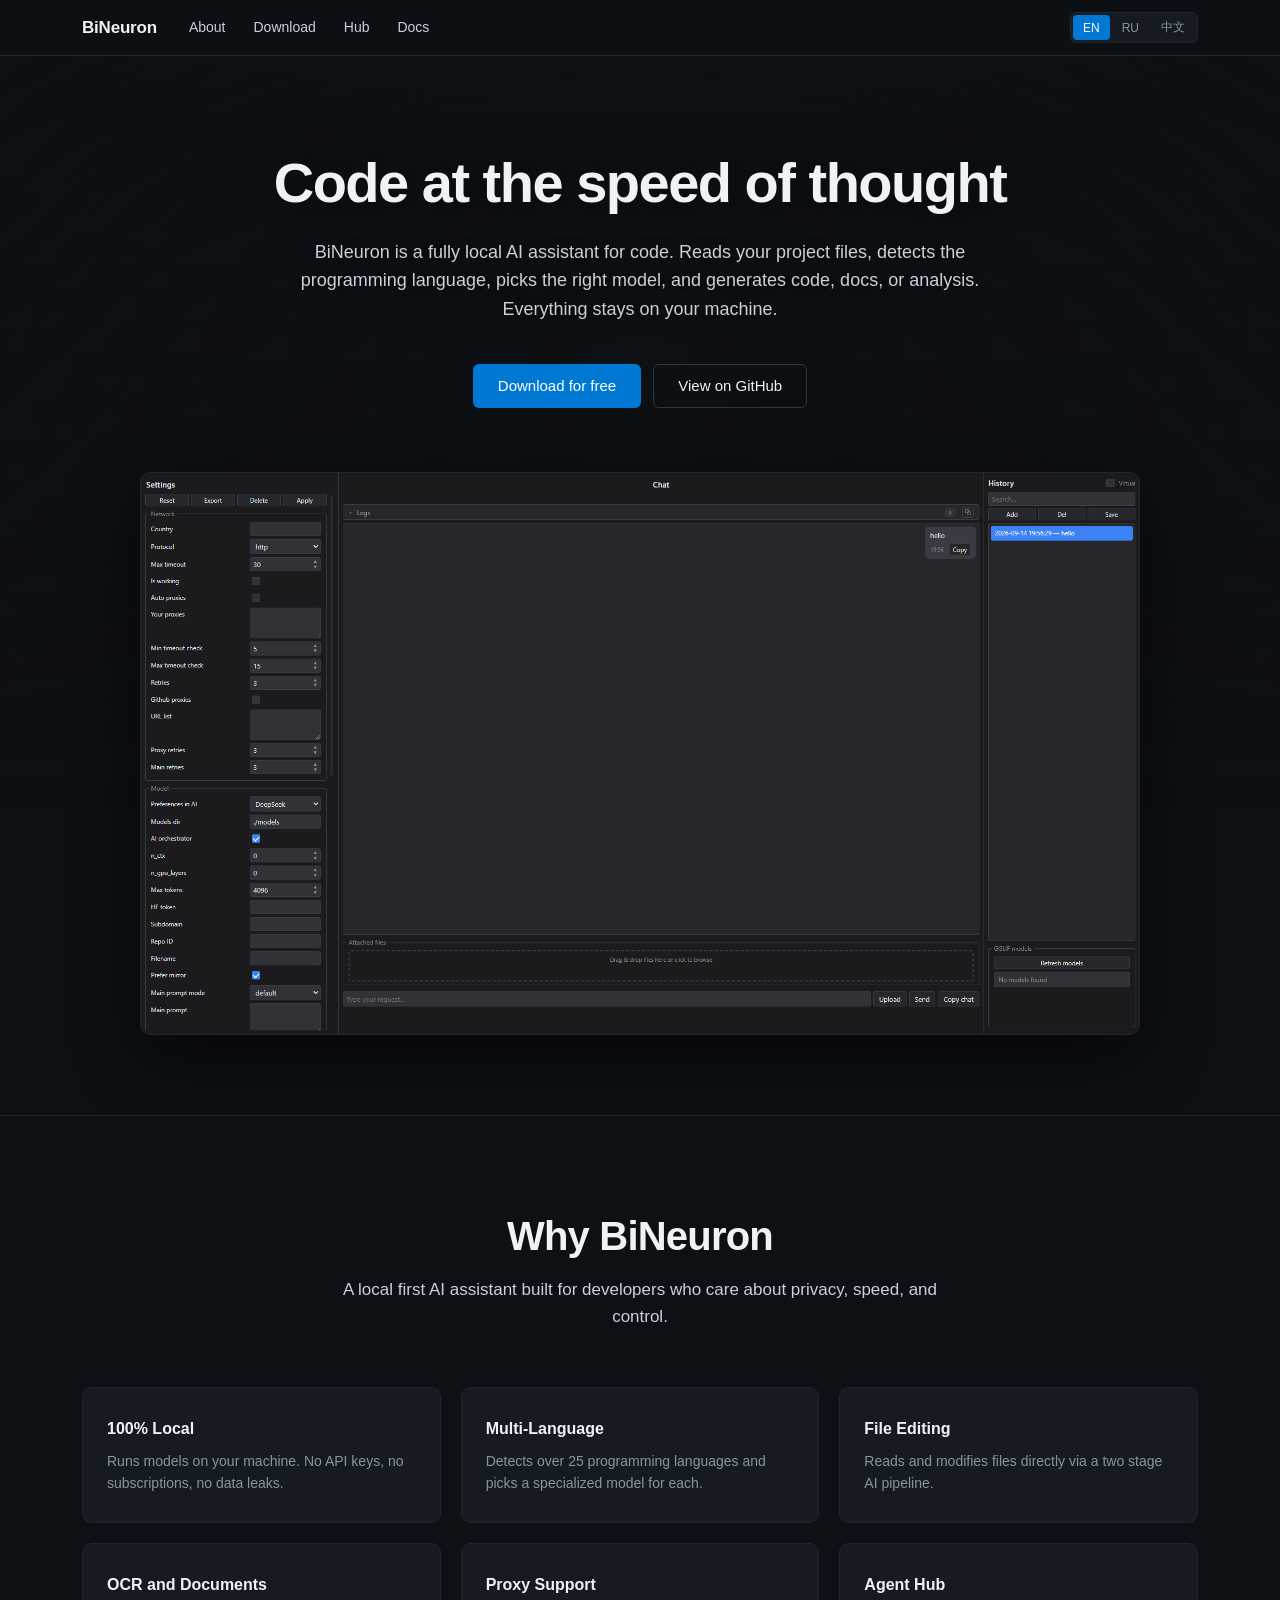
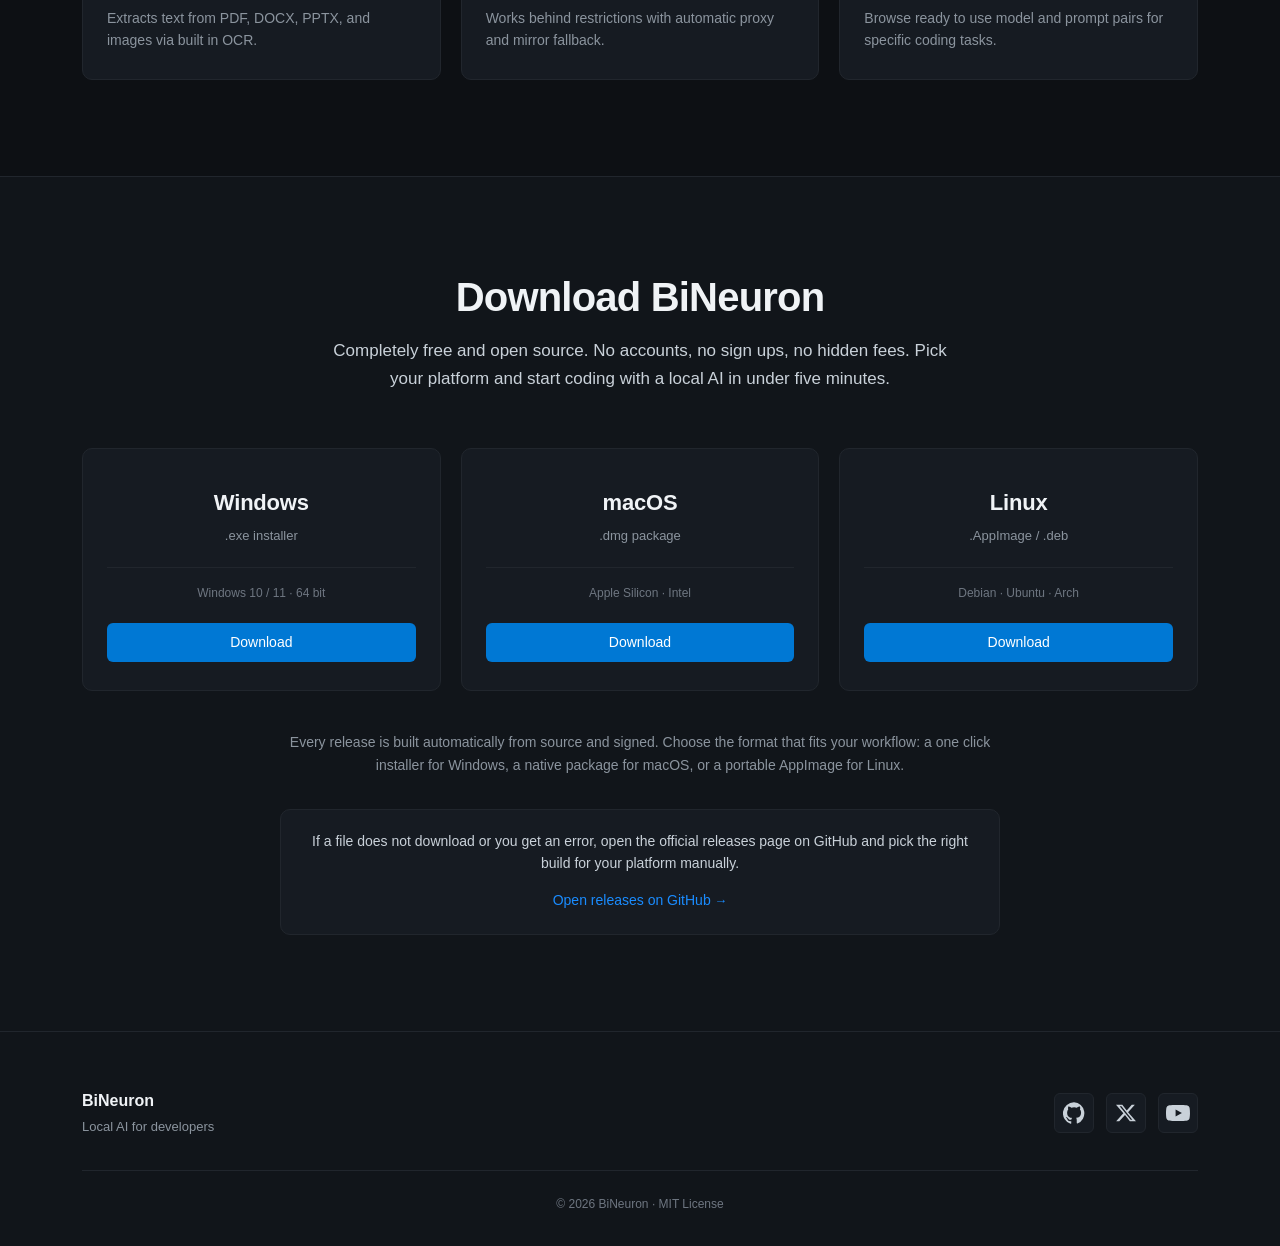
==== commit aa8e4782: "Creation of the main website for BiNeuron." ====
--- a/index.html
+++ b/index.html
@@ -1,1231 +1,387 @@
 <!DOCTYPE html>
-<html lang="zh">
+<html lang="en">
 <head>
-    <meta charset="UTF-8" />
-    <meta name="viewport" content="width=device-width, initial-scale=1.0" />
-    <title>BiNeuron · 智能代码分析</title>
-
-    <!-- Google Fonts (纯文字，无图标) -->
-    <link rel="preconnect" href="https://fonts.googleapis.com" />
-    <link rel="preconnect" href="https://fonts.gstatic.com" crossorigin />
-    <link href="https://fonts.googleapis.com/css2?family=Inter:opsz,wght@14..32,300;14..32,400;14..32,500;14..32,600;14..32,700;14..32,800&display=swap" rel="stylesheet" />
-
-    <style>
-        /* ===== RESET ===== */
-        *,
-        *::before,
-        *::after {
-            margin: 0;
-            padding: 0;
-            box-sizing: border-box;
-        }
-
-        /* ===== PHOTOSHOP-INSPIRED DARK THEME ===== */
-        :root {
-            --bg-primary: #1a1a1a;
-            --bg-secondary: #242424;
-            --bg-card: #2c2c2c;
-            --bg-card-hover: #333333;
-            --bg-input: #2a2a2a;
-            --bg-code: #1e1e1e;
-            --border-color: #3a3a3a;
-            --text-primary: #e0e0e0;
-            --text-secondary: #aaaaaa;
-            --text-muted: #777777;
-            --text-heading: #f0f0f0;
-            --accent: #888888;
-            --accent-dim: #666666;
-            --radius: 6px;
-            --radius-sm: 4px;
-            --shadow: 0 4px 20px rgba(0, 0, 0, 0.6);
-            --font: 'Inter', -apple-system, BlinkMacSystemFont, 'Segoe UI', Roboto, sans-serif;
-            --max-width: 1200px;
-        }
-
-        html {
-            scroll-behavior: smooth;
-        }
-
-        body {
-            font-family: var(--font);
-            background-color: var(--bg-primary);
-            color: var(--text-primary);
-            line-height: 1.6;
-            -webkit-font-smoothing: antialiased;
-            -moz-osx-font-smoothing: grayscale;
-            padding: 0 20px;
-        }
-
-        a {
-            color: var(--accent);
-            text-decoration: none;
-            transition: color 0.2s ease;
-            border-bottom: 1px solid transparent;
-        }
-        a:hover {
-            color: var(--text-primary);
-            border-bottom-color: var(--text-muted);
-        }
-
-        /* ===== SCROLLBAR ===== */
-        ::-webkit-scrollbar {
-            width: 5px;
-            height: 5px;
-        }
-        ::-webkit-scrollbar-track {
-            background: var(--bg-secondary);
-        }
-        ::-webkit-scrollbar-thumb {
-            background: var(--border-color);
-            border-radius: 10px;
-        }
-        ::-webkit-scrollbar-thumb:hover {
-            background: var(--accent);
-        }
-
-        /* ===== CONTAINER ===== */
-        .container {
-            max-width: var(--max-width);
-            margin: 0 auto;
-            padding: 0 8px;
-        }
-
-        /* ===== HEADER ===== */
-        .navbar {
-            display: flex;
-            align-items: center;
-            justify-content: space-between;
-            flex-wrap: wrap;
-            padding: 20px 0 16px;
-            border-bottom: 1px solid var(--border-color);
-            margin-bottom: 36px;
-            gap: 12px 24px;
-        }
-
-        .logo {
-            font-weight: 700;
-            font-size: 1.5rem;
-            letter-spacing: -0.02em;
-            color: var(--text-heading);
-            text-transform: uppercase;
-        }
-        .logo span {
-            color: var(--text-muted);
-            font-weight: 300;
-        }
-
-        .nav-actions {
-            display: flex;
-            align-items: center;
-            gap: 14px;
-            flex-wrap: wrap;
-        }
-
-        /* Language Switcher — 纯黑白 */
-        .lang-switch {
-            display: flex;
-            gap: 2px;
-            background: var(--bg-card);
-            padding: 4px;
-            border-radius: 4px;
-            border: 1px solid var(--border-color);
-        }
-        .lang-btn {
-            background: transparent;
-            border: none;
-            color: var(--text-muted);
-            padding: 4px 14px;
-            border-radius: 3px;
-            font-size: 0.7rem;
-            font-weight: 600;
-            cursor: pointer;
-            transition: all 0.2s ease;
-            font-family: var(--font);
-            text-transform: uppercase;
-            letter-spacing: 0.04em;
-        }
-        .lang-btn:hover {
-            color: var(--text-primary);
-            background: var(--bg-card-hover);
-        }
-        .lang-btn.active {
-            background: var(--accent);
-            color: #000;
-        }
-        .lang-btn.active:hover {
-            background: var(--accent-dim);
-        }
-
-        /* 纯文字链接，无图标 */
-        .nav-link {
-            display: inline-block;
-            background: var(--bg-card);
-            padding: 6px 16px;
-            border-radius: 4px;
-            border: 1px solid var(--border-color);
-            color: var(--text-secondary);
-            font-size: 0.8rem;
-            font-weight: 500;
-            transition: all 0.2s ease;
-            font-family: var(--font);
-            text-transform: uppercase;
-            letter-spacing: 0.04em;
-        }
-        .nav-link:hover {
-            border-color: var(--accent);
-            color: var(--text-primary);
-            background: var(--bg-card-hover);
-        }
-
-        /* ===== HERO ===== */
-        .hero {
-            padding: 28px 0 36px;
-            text-align: center;
-            border-bottom: 1px solid var(--border-color);
-            margin-bottom: 44px;
-        }
-        .hero h1 {
-            font-size: clamp(2.4rem, 6vw, 4rem);
-            font-weight: 800;
-            letter-spacing: -0.02em;
-            line-height: 1.1;
-            color: var(--text-heading);
-            margin-bottom: 12px;
-            text-transform: uppercase;
-        }
-        .hero h1 .light {
-            font-weight: 300;
-            color: var(--text-muted);
-        }
-        .hero p {
-            font-size: clamp(1rem, 1.4vw, 1.2rem);
-            color: var(--text-secondary);
-            max-width: 700px;
-            margin: 0 auto 18px;
-        }
-        .hero-badge {
-            display: inline-flex;
-            align-items: center;
-            gap: 16px;
-            flex-wrap: wrap;
-            justify-content: center;
-            font-size: 0.8rem;
-            color: var(--text-muted);
-        }
-        .hero-badge span {
-            background: var(--bg-card);
-            padding: 4px 18px;
-            border-radius: 4px;
-            border: 1px solid var(--border-color);
-            display: inline-block;
-            text-transform: uppercase;
-            letter-spacing: 0.04em;
-        }
-
-        /* ===== SECTION ===== */
-        section {
-            margin-bottom: 48px;
-        }
-
-        .section-title {
-            font-size: clamp(1.2rem, 2.2vw, 1.8rem);
-            font-weight: 700;
-            letter-spacing: -0.01em;
-            color: var(--text-heading);
-            margin-bottom: 14px;
-            text-transform: uppercase;
-            border-bottom: 1px solid var(--border-color);
-            padding-bottom: 8px;
-        }
-        .section-title .badge {
-            font-size: 0.5rem;
-            font-weight: 600;
-            text-transform: uppercase;
-            letter-spacing: 0.08em;
-            background: var(--accent);
-            color: #000;
-            padding: 2px 12px;
-            border-radius: 3px;
-            margin-left: 8px;
-            vertical-align: middle;
-        }
-
-        .section-desc {
-            color: var(--text-secondary);
-            margin-bottom: 22px;
-            font-size: 0.95rem;
-            max-width: 820px;
-        }
-
-        /* ===== CARDS ===== */
-        .card-grid {
-            display: grid;
-            grid-template-columns: repeat(auto-fit, minmax(250px, 1fr));
-            gap: 18px;
-        }
-        .card-grid.cols-2 {
-            grid-template-columns: repeat(auto-fit, minmax(300px, 1fr));
-        }
-        .card-grid.cols-3 {
-            grid-template-columns: repeat(auto-fit, minmax(210px, 1fr));
-        }
-
-        .card {
-            background: var(--bg-card);
-            border: 1px solid var(--border-color);
-            border-radius: var(--radius);
-            padding: 20px 22px 22px;
-            transition: all 0.2s ease;
-        }
-        .card:hover {
-            background: var(--bg-card-hover);
-            border-color: var(--accent);
-            transform: translateY(-2px);
-            box-shadow: var(--shadow);
-        }
-        .card h3 {
-            font-size: 1rem;
-            font-weight: 600;
-            color: var(--text-heading);
-            margin-bottom: 4px;
-            text-transform: uppercase;
-            letter-spacing: 0.02em;
-        }
-        .card p {
-            color: var(--text-secondary);
-            font-size: 0.88rem;
-            line-height: 1.5;
-        }
-        .card .tag {
-            display: inline-block;
-            margin-top: 10px;
-            font-size: 0.6rem;
-            font-weight: 600;
-            text-transform: uppercase;
-            letter-spacing: 0.06em;
-            color: var(--accent);
-            background: var(--bg-primary);
-            padding: 2px 14px;
-            border-radius: 3px;
-            border: 1px solid var(--border-color);
-        }
-
-        /* ===== TABLE ===== */
-        .table-wrap {
-            overflow-x: auto;
-            border-radius: var(--radius);
-            border: 1px solid var(--border-color);
-            background: var(--bg-card);
-            margin-top: 6px;
-        }
-        table {
-            width: 100%;
-            border-collapse: collapse;
-            font-size: 0.82rem;
-            min-width: 580px;
-        }
-        thead {
-            background: var(--bg-secondary);
-        }
-        th {
-            text-align: left;
-            padding: 12px 16px;
-            font-weight: 600;
-            color: var(--text-heading);
-            border-bottom: 1px solid var(--border-color);
-            font-size: 0.7rem;
-            text-transform: uppercase;
-            letter-spacing: 0.06em;
-        }
-        td {
-            padding: 10px 16px;
-            border-bottom: 1px solid var(--border-color);
-            color: var(--text-secondary);
-            vertical-align: top;
-        }
-        tr:last-child td {
-            border-bottom: none;
-        }
-        td:first-child {
-            font-weight: 500;
-            color: var(--text-primary);
-            white-space: nowrap;
-        }
-        td code {
-            background: var(--bg-code);
-            padding: 2px 8px;
-            border-radius: 3px;
-            font-size: 0.75rem;
-            color: var(--text-secondary);
-            font-family: 'JetBrains Mono', 'Fira Code', monospace;
-            border: 1px solid var(--border-color);
-        }
-        .table-wrap .note {
-            padding: 14px 18px;
-            color: var(--text-muted);
-            font-size: 0.8rem;
-            border-top: 1px solid var(--border-color);
-            background: var(--bg-secondary);
-        }
-
-        /* ===== FILE FORMAT GRID ===== */
-        .fmt-grid {
-            display: grid;
-            grid-template-columns: repeat(auto-fit, minmax(150px, 1fr));
-            gap: 6px 14px;
-            background: var(--bg-card);
-            border: 1px solid var(--border-color);
-            border-radius: var(--radius);
-            padding: 16px 20px;
-        }
-        .fmt-item {
-            display: flex;
-            align-items: center;
-            gap: 6px;
-            font-size: 0.8rem;
-            color: var(--text-secondary);
-        }
-        .fmt-item code {
-            background: var(--bg-code);
-            padding: 1px 8px;
-            border-radius: 3px;
-            font-size: 0.7rem;
-            color: var(--text-muted);
-            font-family: 'JetBrains Mono', monospace;
-            border: 1px solid var(--border-color);
-        }
-        .fmt-item .label {
-            color: var(--text-muted);
-            font-size: 0.7rem;
-            text-transform: uppercase;
-            letter-spacing: 0.04em;
-        }
-
-        /* ===== PROMPT BOX ===== */
-        .prompt-box {
-            background: var(--bg-card);
-            border: 1px solid var(--border-color);
-            border-radius: var(--radius);
-            padding: 18px 22px;
-            margin: 10px 0 6px;
-        }
-        .prompt-box.weak {
-            border-left: 4px solid var(--text-muted);
-        }
-        .prompt-box.strong {
-            border-left: 4px solid var(--text-primary);
-        }
-        .prompt-box .label {
-            font-size: 0.6rem;
-            text-transform: uppercase;
-            letter-spacing: 0.08em;
-            font-weight: 600;
-            color: var(--text-muted);
-            margin-bottom: 4px;
-        }
-        .prompt-box .text {
-            color: var(--text-secondary);
-            font-style: italic;
-            font-size: 0.9rem;
-        }
-
-        /* ===== TIPS LIST ===== */
-        .tips-list {
-            list-style: none;
-            padding: 0;
-            display: grid;
-            grid-template-columns: 1fr 1fr;
-            gap: 10px 24px;
-        }
-        .tips-list li {
-            display: flex;
-            align-items: flex-start;
-            gap: 10px;
-            color: var(--text-secondary);
-            font-size: 0.88rem;
-            padding: 8px 0;
-            border-bottom: 1px solid var(--border-color);
-        }
-        .tips-list li:last-child {
-            border-bottom: none;
-        }
-        .tips-list li .marker {
-            color: var(--accent);
-            font-weight: 700;
-            flex-shrink: 0;
-            font-size: 0.9rem;
-        }
-        .tips-list li strong {
-            color: var(--text-primary);
-            font-weight: 600;
-        }
-
-        @media (max-width: 700px) {
-            .tips-list {
-                grid-template-columns: 1fr;
-            }
-        }
-
-        /* ===== FOOTER ===== */
-        footer {
-            border-top: 1px solid var(--border-color);
-            padding: 24px 0 18px;
-            margin-top: 20px;
-            display: flex;
-            flex-wrap: wrap;
-            justify-content: space-between;
-            align-items: center;
-            gap: 12px;
-            color: var(--text-muted);
-            font-size: 0.8rem;
-        }
-        footer .links {
-            display: flex;
-            gap: 20px;
-            flex-wrap: wrap;
-        }
-        footer .links a {
-            color: var(--text-muted);
-            transition: color 0.2s ease;
-            border-bottom: none;
-        }
-        footer .links a:hover {
-            color: var(--text-primary);
-        }
-
-        /* ===== RESPONSIVE ===== */
-        @media (max-width: 820px) {
-            .navbar {
-                flex-direction: column;
-                align-items: stretch;
-                gap: 12px;
-            }
-            .nav-actions {
-                justify-content: space-between;
-                flex-wrap: wrap;
-            }
-            .hero {
-                padding: 14px 0 24px;
-            }
-            .card-grid.cols-2 {
-                grid-template-columns: 1fr;
-            }
-            .card-grid.cols-3 {
-                grid-template-columns: 1fr 1fr;
-            }
-        }
-
-        @media (max-width: 500px) {
-            .card-grid.cols-3 {
-                grid-template-columns: 1fr;
-            }
-            .lang-btn {
-                padding: 3px 10px;
-                font-size: 0.6rem;
-            }
-            .nav-link {
-                padding: 4px 12px;
-                font-size: 0.7rem;
-            }
-            .table-wrap table {
-                font-size: 0.72rem;
-                min-width: 440px;
-            }
-            th,
-            td {
-                padding: 6px 10px;
-            }
-            .fmt-grid {
-                grid-template-columns: 1fr 1fr;
-                padding: 10px 14px;
-            }
-            footer {
-                flex-direction: column;
-                text-align: center;
-            }
-        }
-
-        /* ===== UTILITY ===== */
-        .mt-8 { margin-top: 8px; }
-        .mt-16 { margin-top: 16px; }
-        .mt-24 { margin-top: 24px; }
-        .mb-8 { margin-bottom: 8px; }
-        .mb-16 { margin-bottom: 16px; }
-        .text-muted { color: var(--text-muted); }
-        .text-secondary { color: var(--text-secondary); }
-
-        /* ===== I18N ===== */
-        .lang-content {
-            display: none;
-        }
-        .lang-content.active {
-            display: block;
-        }
-
-        /* ===== INLINE BADGE ===== */
-        .inline-badge {
-            display: inline-block;
-            background: var(--bg-primary);
-            color: var(--accent);
-            font-size: 0.55rem;
-            font-weight: 600;
-            text-transform: uppercase;
-            letter-spacing: 0.06em;
-            padding: 0 10px;
-            border-radius: 3px;
-            line-height: 1.8;
-            margin-left: 6px;
-            border: 1px solid var(--border-color);
-        }
-
-        /* ===== CODE BLOCK ===== */
-        .code-block {
-            background: var(--bg-code);
-            border: 1px solid var(--border-color);
-            border-radius: var(--radius-sm);
-            padding: 12px 16px;
-            font-family: 'JetBrains Mono', 'Fira Code', monospace;
-            font-size: 0.78rem;
-            color: var(--text-secondary);
-            overflow-x: auto;
-            white-space: pre-wrap;
-            word-break: break-word;
-            margin: 6px 0;
-        }
-    </style>
+<meta charset="UTF-8">
+<meta name="viewport" content="width=device-width, initial-scale=1">
+<title>BiNeuron</title>
+<link rel="stylesheet" href="website/style.css">
+<script>
+if ("scrollRestoration" in history) {
+  history.scrollRestoration = "manual";
+}
+(function forceTop() {
+  if (window.location.hash) {
+    history.replaceState(null, "", window.location.pathname + window.location.search);
+  }
+  window.scrollTo(0, 0);
+  window.addEventListener("load", function () {
+    window.scrollTo(0, 0);
+  });
+})();
+</script>
 </head>
 <body>
 
+<div class="bg-binary" aria-hidden="true">
+  <canvas id="binaryCanvas"></canvas>
+</div>
+
+<header class="nav">
+  <div class="nav-inner">
+    <a href="/" class="logo">BiNeuron</a>
+    <nav class="nav-links">
+      <a href="#about" data-i18n="nav_about">About</a>
+      <a href="#download" data-i18n="nav_download">Download</a>
+      <a href="/hub/" data-i18n="nav_hub">Hub</a>
+      <a href="/docs/" data-i18n="nav_docs">Docs</a>
+    </nav>
+    <div class="nav-right">
+      <div class="lang-switch">
+        <button data-lang="en" class="active">EN</button>
+        <button data-lang="ru">RU</button>
+        <button data-lang="zh">中文</button>
+      </div>
+    </div>
+  </div>
+</header>
+
+<main>
+
+  <section class="hero">
     <div class="container">
-
-        <!-- ===== HEADER ===== -->
-        <header class="navbar">
-            <div class="logo">BiNeuron <span>// code intelligence</span></div>
-            <div class="nav-actions">
-                <div class="lang-switch" id="langSwitch">
-                    <button class="lang-btn active" data-lang="en">EN</button>
-                    <button class="lang-btn" data-lang="ru">RU</button>
-                    <button class="lang-btn" data-lang="zh">中文</button>
-                </div>
-                <a href="https://github.com/just-not-google/BiNeuron" target="_blank" rel="noopener" class="nav-link">GitHub</a>
-                <a href="https://www.youtube.com/@bineuron" target="_blank" rel="noopener" class="nav-link">YouTube</a>
-            </div>
-        </header>
-
-        <!-- ===== HERO ===== -->
-        <section class="hero">
-            <h1>BiNeuron <span class="light">//</span></h1>
-            <p>
-                Intelligent Code Analysis &amp; Generation Platform — bridging human intent and machine code.
-            </p>
-            <div class="hero-badge">
-                <span>Python 3.10+</span>
-                <span>LLM &amp; OCR</span>
-                <span>EN · RU · 中文</span>
-            </div>
-        </section>
-
-        <!-- =============================== -->
-        <!-- ENGLISH                        -->
-        <!-- =============================== -->
-        <div class="lang-content active" data-lang="en">
-
-            <!-- OVERVIEW -->
-            <section>
-                <div class="section-title">Overview</div>
-                <p class="section-desc">
-                    <strong>BiNeuron</strong> is the main class of the <strong>biNeuron</strong> package.
-                    It orchestrates the entire workflow: language detection, model selection,
-                    download &amp; caching, prompt engineering, AI inference, file editing,
-                    and interactive chat.
-                </p>
-                <div class="card-grid cols-3">
-                    <div class="card">
-                        <h3>Language Detection</h3>
-                        <p>Detects programming language(s) from requests and attached files using heuristics or AI.</p>
-                    </div>
-                    <div class="card">
-                        <h3>Adaptive Model Selection</h3>
-                        <p>Automatically picks the best GGUF model based on language and your hardware.</p>
-                    </div>
-                    <div class="card">
-                        <h3>File Editing</h3>
-                        <p>Optional two-stage pipeline: AI generates code, then a lightweight model applies whole-file replacements.</p>
-                    </div>
-                </div>
-            </section>
-
-            <!-- KEY CAPABILITIES -->
-            <section>
-                <div class="section-title">Key Capabilities</div>
-                <div class="card-grid cols-2">
-                    <div class="card">
-                        <h3>25+ Programming Languages</h3>
-                        <p>Python, Java, C/C++, C#, JavaScript, TypeScript, Go, Rust, Swift, Kotlin, Ruby, Dart, Julia, Lua, SQL, MATLAB, R, Pascal, Assembly, Fortran, F#, Ada, Zig, PHP, Shell, Scala, and more.</p>
-                    </div>
-                    <div class="card">
-                        <h3>Comprehensive File Handling</h3>
-                        <p>Extracts text from PDF, DOCX, ODF, PPTX, source code, configs, and images via OCR (DeepSeek / EasyOCR).</p>
-                    </div>
-                    <div class="card">
-                        <h3>Robust Networking</h3>
-                        <p>Multi‑layer access to Hugging Face models with mirror fallback, dynamic proxies, and custom lists.</p>
-                    </div>
-                    <div class="card">
-                        <h3>Virtual Storage Mode</h3>
-                        <p>Scan and process entire folders or mounted virtual directories — perfect for large codebases.</p>
-                    </div>
-                </div>
-            </section>
-
-            <!-- CONSTRUCTOR PARAMETERS -->
-            <section>
-                <div class="section-title">Constructor Parameters <span class="badge">key</span></div>
-                <p class="section-desc">
-                    The <code>BiNeuron</code> constructor accepts a wide range of parameters to fine‑tune every aspect.
-                    Below are the most important ones.
-                </p>
-                <div class="table-wrap">
-                    <table>
-                        <thead>
-                            <tr><th>Parameter</th><th>Type</th><th>Default</th><th>Description</th></tr>
-                        </thead>
-                        <tbody>
-                            <tr><td><code>request</code></td><td><code>str</code></td><td><em>required</em></td><td>User input text (question, code description, or task).</td></tr>
-                            <tr><td><code>preferences_in_ai</code></td><td><code>PreferenceInAI</code></td><td><code>DEEPSEEK</code></td><td>Preferred AI model family: DEEPSEEK, QWEN, MINIMAX, CODE_LLAMA, MELLUM, WIZARD.</td></tr>
-                            <tr><td><code>models_dir</code></td><td><code>str</code></td><td><code>"./models"</code></td><td>Directory to cache downloaded GGUF models.</td></tr>
-                            <tr><td><code>n_gpu_layers</code></td><td><code>int</code></td><td><code>0</code></td><td>Number of layers to offload to GPU (0 = CPU only).</td></tr>
-                            <tr><td><code>max_tokens</code></td><td><code>int</code></td><td><code>8192</code></td><td>Maximum tokens to generate in the response.</td></tr>
-                            <tr><td><code>temperature</code></td><td><code>float</code></td><td><code>0.1</code></td><td>Sampling temperature (0.0–1.0).</td></tr>
-                            <tr><td><code>main_prompt_mode</code></td><td><code>Literal</code></td><td><code>"default"</code></td><td>Predefined scenario: testing, explanation, refactor, debug, code_review, documentation, etc.</td></tr>
-                            <tr><td><code>editing_files</code></td><td><code>bool</code></td><td><code>False</code></td><td>Enable automatic file editing via JSON generation and disk write.</td></tr>
-                            <tr><td><code>virtual_storage</code></td><td><code>bool</code></td><td><code>False</code></td><td>Enable virtual storage mode — scan the folder at <code>virtual_storage_path</code>.</td></tr>
-                            <tr><td><code>with_ocr</code></td><td><code>bool</code></td><td><code>False</code></td><td>Enable OCR for images when scanning virtual storage.</td></tr>
-                            <tr><td><code>prefer_mirror</code></td><td><code>bool</code></td><td><code>True</code></td><td>Use Hugging Face mirror (<code>hf-mirror.com</code>) for downloads.</td></tr>
-                        </tbody>
-                    </table>
-                    <div class="note">
-                        All constants are defined in <code>BiNeuron.data.constants_for_functions</code>.
-                        Language‑specific and multilingual model mappings are in <code>BiNeuron.data.models_for_programming_languages</code>.
-                    </div>
-                </div>
-            </section>
-
-            <!-- SUPPORTED FILE FORMATS -->
-            <section>
-                <div class="section-title">Supported File Formats</div>
-                <p class="section-desc">
-                    BiNeuron can process a wide variety of file types — from source code to images and documents.
-                </p>
-                <div class="fmt-grid">
-                    <span class="fmt-item"><code>.py .pyw .pyi</code> <span class="label">Python</span></span>
-                    <span class="fmt-item"><code>.java</code> <span class="label">Java</span></span>
-                    <span class="fmt-item"><code>.c .h</code> <span class="label">C</span></span>
-                    <span class="fmt-item"><code>.cpp .hpp</code> <span class="label">C++</span></span>
-                    <span class="fmt-item"><code>.cs</code> <span class="label">C#</span></span>
-                    <span class="fmt-item"><code>.js .mjs</code> <span class="label">JavaScript</span></span>
-                    <span class="fmt-item"><code>.ts .tsx</code> <span class="label">TypeScript</span></span>
-                    <span class="fmt-item"><code>.go</code> <span class="label">Go</span></span>
-                    <span class="fmt-item"><code>.rs</code> <span class="label">Rust</span></span>
-                    <span class="fmt-item"><code>.swift</code> <span class="label">Swift</span></span>
-                    <span class="fmt-item"><code>.kt .kts</code> <span class="label">Kotlin</span></span>
-                    <span class="fmt-item"><code>.rb</code> <span class="label">Ruby</span></span>
-                    <span class="fmt-item"><code>.dart</code> <span class="label">Dart</span></span>
-                    <span class="fmt-item"><code>.jl</code> <span class="label">Julia</span></span>
-                    <span class="fmt-item"><code>.lua</code> <span class="label">Lua</span></span>
-                    <span class="fmt-item"><code>.sql</code> <span class="label">SQL</span></span>
-                    <span class="fmt-item"><code>.sh .bash</code> <span class="label">Shell</span></span>
-                    <span class="fmt-item"><code>.ps1</code> <span class="label">PowerShell</span></span>
-                    <span class="fmt-item"><code>.md .markdown</code> <span class="label">Docs</span></span>
-                    <span class="fmt-item"><code>.json .yaml .toml</code> <span class="label">Config</span></span>
-                    <span class="fmt-item"><code>.pdf .docx .odf .pptx</code> <span class="label">Documents</span></span>
-                    <span class="fmt-item"><code>.jpg .png .webp .tiff</code> <span class="label">Images</span></span>
-                </div>
-                <p class="text-muted mt-8" style="font-size:0.8rem;">
-                    Also supports: XML, HTML, CSS, SCSS, CSV, TSV, TOML, INI, ENV, Dockerfile, Makefile, and many more.
-                </p>
-            </section>
-
-            <!-- PROMPT TIPS -->
-            <section>
-                <div class="section-title">Prompt Guidelines</div>
-                <p class="section-desc">
-                    To get the best results from the AI, follow these core principles.
-                </p>
-
-                <ul class="tips-list">
-                    <li><span class="marker">—</span> <div><strong>Use English when possible</strong> — most models are trained primarily on English data.</div></li>
-                    <li><span class="marker">—</span> <div><strong>Specify programming languages explicitly</strong> — e.g. “Python 3.11” not just “code”.</div></li>
-                    <li><span class="marker">—</span> <div><strong>Provide detailed task descriptions</strong> — include inputs, outputs, edge cases, and constraints.</div></li>
-                    <li><span class="marker">—</span> <div><strong>List your technology stack</strong> — frameworks, libraries, and versions.</div></li>
-                </ul>
-
-                <div class="prompt-box weak">
-                    <div class="label">Weak prompt</div>
-                    <div class="text">“Write code for a web scraper.”</div>
-                </div>
-                <div class="prompt-box strong">
-                    <div class="label">Strong prompt</div>
-                    <div class="text">“Develop a Python 3.11 script using BeautifulSoup 4 and Requests 2.31 that scrapes product names and prices from https://example.com/products. The script should accept a URL as a command‑line argument, output results as a CSV file with columns ‘name’ and ‘price’, and handle pagination by following ‘Next’ links. Include error handling for network timeouts and missing elements.”</div>
-                </div>
-
-                <div style="margin-top:16px; background:var(--bg-card); border:1px solid var(--border-color); border-radius:var(--radius); padding:14px 18px;">
-                    <p style="color:var(--text-secondary); font-size:0.88rem;">
-                        <strong>Final tips:</strong> Be concise but complete, use bullet points for complex requirements,
-                        specify output format, and mention constraints (e.g., “must run on Windows”).
-                    </p>
-                </div>
-            </section>
-
-            <!-- TECH STACK -->
-            <section>
-                <div class="section-title">Technology Stack</div>
-                <div class="card-grid cols-3">
-                    <div class="card">
-                        <h3>Python 3.10+</h3>
-                        <p>Primary development language.</p>
-                    </div>
-                    <div class="card">
-                        <h3>Hugging Face / llama.cpp</h3>
-                        <p>Loading and running local AI models.</p>
-                    </div>
-                    <div class="card">
-                        <h3>EasyOCR · DeepSeek OCR</h3>
-                        <p>Optical character recognition with GPU support.</p>
-                    </div>
-                    <div class="card">
-                        <h3>deep‑translator · DeepL</h3>
-                        <p>Translation services with automatic fallback.</p>
-                    </div>
-                    <div class="card">
-                        <h3>PyMuPDF · docx2txt · odfpy</h3>
-                        <p>Document parsing (PDF, DOCX, ODF, PPTX).</p>
-                    </div>
-                    <div class="card">
-                        <h3>Tkinter · Dark Theme</h3>
-                        <p>Feature‑rich graphical interface for desktop.</p>
-                    </div>
-                </div>
-            </section>
-
-        </div><!-- /EN -->
-
-
-        <!-- =============================== -->
-        <!-- RUSSIAN                        -->
-        <!-- =============================== -->
-        <div class="lang-content" data-lang="ru">
-
-            <section>
-                <div class="section-title">Обзор</div>
-                <p class="section-desc">
-                    <strong>BiNeuron</strong> — главный класс пакета <strong>biNeuron</strong>.
-                    Он управляет всем процессом: определение языка, выбор модели,
-                    загрузка и кэширование, формирование промпта, инференс ИИ,
-                    редактирование файлов и интерактивный чат.
-                </p>
-                <div class="card-grid cols-3">
-                    <div class="card">
-                        <h3>Определение языка</h3>
-                        <p>Определяет язык(и) программирования из запроса и прикреплённых файлов с помощью эвристик или ИИ.</p>
-                    </div>
-                    <div class="card">
-                        <h3>Адаптивный выбор модели</h3>
-                        <p>Автоматически подбирает лучшую GGUF-модель на основе языка и вашего оборудования.</p>
-                    </div>
-                    <div class="card">
-                        <h3>Редактирование файлов</h3>
-                        <p>Опциональный двухэтапный пайплайн: ИИ генерирует код, затем лёгкая модель применяет замены целых файлов.</p>
-                    </div>
-                </div>
-            </section>
-
-            <section>
-                <div class="section-title">Ключевые возможности</div>
-                <div class="card-grid cols-2">
-                    <div class="card">
-                        <h3>25+ языков программирования</h3>
-                        <p>Python, Java, C/C++, C#, JavaScript, TypeScript, Go, Rust, Swift, Kotlin, Ruby, Dart, Julia, Lua, SQL, MATLAB, R, Pascal, Assembly, Fortran, F#, Ada, Zig, PHP, Shell, Scala и другие.</p>
-                    </div>
-                    <div class="card">
-                        <h3>Всесторонняя обработка файлов</h3>
-                        <p>Извлекает текст из PDF, DOCX, ODF, PPTX, исходного кода, конфигов и изображений через OCR (DeepSeek / EasyOCR).</p>
-                    </div>
-                    <div class="card">
-                        <h3>Надёжные сетевые возможности</h3>
-                        <p>Многоуровневый доступ к моделям Hugging Face с зеркалом, динамическими прокси и пользовательскими списками.</p>
-                    </div>
-                    <div class="card">
-                        <h3>Режим виртуального хранилища</h3>
-                        <p>Сканирование и обработка целых папок или смонтированных виртуальных директорий — идеально для больших кодовых баз.</p>
-                    </div>
-                </div>
-            </section>
-
-            <section>
-                <div class="section-title">Параметры конструктора <span class="badge">ключевые</span></div>
-                <p class="section-desc">
-                    Конструктор <code>BiNeuron</code> принимает широкий набор параметров для тонкой настройки.
-                    Ниже приведены наиболее важные.
-                </p>
-                <div class="table-wrap">
-                    <table>
-                        <thead>
-                            <tr><th>Параметр</th><th>Тип</th><th>По умолчанию</th><th>Описание</th></tr>
-                        </thead>
-                        <tbody>
-                            <tr><td><code>request</code></td><td><code>str</code></td><td><em>обязательный</em></td><td>Входной текст пользователя (вопрос, описание кода или задача).</td></tr>
-                            <tr><td><code>preferences_in_ai</code></td><td><code>PreferenceInAI</code></td><td><code>DEEPSEEK</code></td><td>Предпочитаемое семейство моделей: DEEPSEEK, QWEN, MINIMAX, CODE_LLAMA, MELLUM, WIZARD.</td></tr>
-                            <tr><td><code>models_dir</code></td><td><code>str</code></td><td><code>"./models"</code></td><td>Директория для кэширования скачанных GGUF-моделей.</td></tr>
-                            <tr><td><code>n_gpu_layers</code></td><td><code>int</code></td><td><code>0</code></td><td>Количество слоёв на GPU (0 = только CPU).</td></tr>
-                            <tr><td><code>max_tokens</code></td><td><code>int</code></td><td><code>8192</code></td><td>Максимальное количество токенов в ответе.</td></tr>
-                            <tr><td><code>temperature</code></td><td><code>float</code></td><td><code>0.1</code></td><td>Температура выборки (0.0–1.0).</td></tr>
-                            <tr><td><code>main_prompt_mode</code></td><td><code>Literal</code></td><td><code>"default"</code></td><td>Предустановленный сценарий: testing, explanation, refactor, debug, code_review, documentation и др.</td></tr>
-                            <tr><td><code>editing_files</code></td><td><code>bool</code></td><td><code>False</code></td><td>Включить автоматическое редактирование файлов через JSON и запись на диск.</td></tr>
-                            <tr><td><code>virtual_storage</code></td><td><code>bool</code></td><td><code>False</code></td><td>Включить режим виртуального хранилища — сканировать папку <code>virtual_storage_path</code>.</td></tr>
-                            <tr><td><code>with_ocr</code></td><td><code>bool</code></td><td><code>False</code></td><td>Включить OCR для изображений при сканировании виртуального хранилища.</td></tr>
-                            <tr><td><code>prefer_mirror</code></td><td><code>bool</code></td><td><code>True</code></td><td>Использовать зеркало Hugging Face (<code>hf-mirror.com</code>) для загрузки.</td></tr>
-                        </tbody>
-                    </table>
-                    <div class="note">
-                        Все константы определены в <code>BiNeuron.data.constants_for_functions</code>.
-                        Списки моделей для языков и уровней производительности заданы в <code>BiNeuron.data.models_for_programming_languages</code>.
-                    </div>
-                </div>
-            </section>
-
-            <section>
-                <div class="section-title">Поддерживаемые форматы</div>
-                <p class="section-desc">
-                    BiNeuron обрабатывает множество типов файлов — от исходного кода до изображений и документов.
-                </p>
-                <div class="fmt-grid">
-                    <span class="fmt-item"><code>.py .pyw .pyi</code> <span class="label">Python</span></span>
-                    <span class="fmt-item"><code>.java</code> <span class="label">Java</span></span>
-                    <span class="fmt-item"><code>.c .h</code> <span class="label">C</span></span>
-                    <span class="fmt-item"><code>.cpp .hpp</code> <span class="label">C++</span></span>
-                    <span class="fmt-item"><code>.cs</code> <span class="label">C#</span></span>
-                    <span class="fmt-item"><code>.js .mjs</code> <span class="label">JavaScript</span></span>
-                    <span class="fmt-item"><code>.ts .tsx</code> <span class="label">TypeScript</span></span>
-                    <span class="fmt-item"><code>.go</code> <span class="label">Go</span></span>
-                    <span class="fmt-item"><code>.rs</code> <span class="label">Rust</span></span>
-                    <span class="fmt-item"><code>.swift</code> <span class="label">Swift</span></span>
-                    <span class="fmt-item"><code>.kt .kts</code> <span class="label">Kotlin</span></span>
-                    <span class="fmt-item"><code>.rb</code> <span class="label">Ruby</span></span>
-                    <span class="fmt-item"><code>.dart</code> <span class="label">Dart</span></span>
-                    <span class="fmt-item"><code>.jl</code> <span class="label">Julia</span></span>
-                    <span class="fmt-item"><code>.lua</code> <span class="label">Lua</span></span>
-                    <span class="fmt-item"><code>.sql</code> <span class="label">SQL</span></span>
-                    <span class="fmt-item"><code>.sh .bash</code> <span class="label">Shell</span></span>
-                    <span class="fmt-item"><code>.ps1</code> <span class="label">PowerShell</span></span>
-                    <span class="fmt-item"><code>.md .markdown</code> <span class="label">Документация</span></span>
-                    <span class="fmt-item"><code>.json .yaml .toml</code> <span class="label">Конфиги</span></span>
-                    <span class="fmt-item"><code>.pdf .docx .odf .pptx</code> <span class="label">Документы</span></span>
-                    <span class="fmt-item"><code>.jpg .png .webp .tiff</code> <span class="label">Изображения</span></span>
-                </div>
-                <p class="text-muted mt-8" style="font-size:0.8rem;">
-                    Также поддерживаются: XML, HTML, CSS, SCSS, CSV, TSV, TOML, INI, ENV, Dockerfile, Makefile и многие другие.
-                </p>
-            </section>
-
-            <section>
-                <div class="section-title">Рекомендации по промптам</div>
-                <p class="section-desc">
-                    Чтобы получить наилучшие результаты от ИИ, следуйте этим основным принципам.
-                </p>
-
-                <ul class="tips-list">
-                    <li><span class="marker">—</span> <div><strong>По возможности используйте английский</strong> — большинство моделей обучены преимущественно на английских данных.</div></li>
-                    <li><span class="marker">—</span> <div><strong>Чётко указывайте языки программирования</strong> — например, «Python 3.11», а не просто «код».</div></li>
-                    <li><span class="marker">—</span> <div><strong>Давайте подробное описание задачи</strong> — включайте входы, выходы, краевые случаи и ограничения.</div></li>
-                    <li><span class="marker">—</span> <div><strong>Перечисляйте технологический стек</strong> — фреймворки, библиотеки и версии.</div></li>
-                </ul>
-
-                <div class="prompt-box weak">
-                    <div class="label">Слабый запрос</div>
-                    <div class="text">«Напишите код для веб-скрапера.»</div>
-                </div>
-                <div class="prompt-box strong">
-                    <div class="label">Сильный запрос</div>
-                    <div class="text">«Разработайте скрипт на Python 3.11 с использованием BeautifulSoup 4 и Requests 2.31, который собирает названия товаров и цены с https://example.com/products. Скрипт должен принимать URL как аргумент командной строки, выводить результаты в CSV-файл с колонками "name" и "price" и обрабатывать пагинацию, переходя по ссылкам "Next". Включите обработку ошибок для сетевых тайм-аутов и отсутствующих элементов.»</div>
-                </div>
-
-                <div style="margin-top:16px; background:var(--bg-card); border:1px solid var(--border-color); border-radius:var(--radius); padding:14px 18px;">
-                    <p style="color:var(--text-secondary); font-size:0.88rem;">
-                        <strong>Заключительные советы:</strong> Будьте кратки, но полны, используйте маркированные списки для сложных требований, указывайте формат вывода и упоминайте ограничения (например, «должен работать в Windows»).
-                    </p>
-                </div>
-            </section>
-
-            <section>
-                <div class="section-title">Технологический стек</div>
-                <div class="card-grid cols-3">
-                    <div class="card">
-                        <h3>Python 3.10+</h3>
-                        <p>Основной язык разработки.</p>
-                    </div>
-                    <div class="card">
-                        <h3>Hugging Face / llama.cpp</h3>
-                        <p>Загрузка и запуск локальных ИИ-моделей.</p>
-                    </div>
-                    <div class="card">
-                        <h3>EasyOCR · DeepSeek OCR</h3>
-                        <p>Оптическое распознавание символов с поддержкой GPU.</p>
-                    </div>
-                    <div class="card">
-                        <h3>deep‑translator · DeepL</h3>
-                        <p>Сервисы перевода с автоматическим переключением.</p>
-                    </div>
-                    <div class="card">
-                        <h3>PyMuPDF · docx2txt · odfpy</h3>
-                        <p>Парсинг документов (PDF, DOCX, ODF, PPTX).</p>
-                    </div>
-                    <div class="card">
-                        <h3>Tkinter · Тёмная тема</h3>
-                        <p>Насыщенный графический интерфейс для рабочего стола.</p>
-                    </div>
-                </div>
-            </section>
-
-        </div><!-- /RU -->
-
-
-        <!-- =============================== -->
-        <!-- CHINESE                       -->
-        <!-- =============================== -->
-        <div class="lang-content" data-lang="zh">
-
-            <section>
-                <div class="section-title">概述</div>
-                <p class="section-desc">
-                    <strong>BiNeuron</strong> 是 <strong>biNeuron</strong> 包的主类。
-                    它协调整个工作流程：语言检测、模型选择、下载与缓存、提示词工程、
-                    AI 推理、文件编辑和交互式聊天。
-                </p>
-                <div class="card-grid cols-3">
-                    <div class="card">
-                        <h3>语言检测</h3>
-                        <p>从用户请求和附加文件中确定编程语言，使用启发式或 AI。</p>
-                    </div>
-                    <div class="card">
-                        <h3>自适应模型选择</h3>
-                        <p>根据检测到的语言和硬件自动选择最合适的 GGUF 模型。</p>
-                    </div>
-                    <div class="card">
-                        <h3>文件编辑</h3>
-                        <p>可选的两阶段流水线：AI 生成代码，轻量级模型应用整文件替换。</p>
-                    </div>
-                </div>
-            </section>
-
-            <section>
-                <div class="section-title">主要功能</div>
-                <div class="card-grid cols-2">
-                    <div class="card">
-                        <h3>25+ 种编程语言</h3>
-                        <p>Python、Java、C/C++、C#、JavaScript、TypeScript、Go、Rust、Swift、Kotlin、Ruby、Dart、Julia、Lua、SQL、MATLAB、R、Pascal、Assembly、Fortran、F#、Ada、Zig、PHP、Shell、Scala 等。</p>
-                    </div>
-                    <div class="card">
-                        <h3>全面的文件处理</h3>
-                        <p>从 PDF、DOCX、ODF、PPTX、源代码、配置文件和图像中提取文本，支持 OCR（DeepSeek / EasyOCR）。</p>
-                    </div>
-                    <div class="card">
-                        <h3>强大的网络功能</h3>
-                        <p>对 Hugging Face 模型的多层访问，支持镜像回退、动态代理和自定义列表。</p>
-                    </div>
-                    <div class="card">
-                        <h3>虚拟存储模式</h3>
-                        <p>扫描和处理整个文件夹或挂载的虚拟目录 — 非常适合大型代码库。</p>
-                    </div>
-                </div>
-            </section>
-
-            <section>
-                <div class="section-title">构造函数参数 <span class="badge">关键</span></div>
-                <p class="section-desc">
-                    <code>BiNeuron</code> 构造函数接受多种参数进行微调。以下是主要参数。
-                </p>
-                <div class="table-wrap">
-                    <table>
-                        <thead>
-                            <tr><th>参数</th><th>类型</th><th>默认值</th><th>描述</th></tr>
-                        </thead>
-                        <tbody>
-                            <tr><td><code>request</code></td><td><code>str</code></td><td><em>必需</em></td><td>用户输入文本（问题、代码描述或任务）。</td></tr>
-                            <tr><td><code>preferences_in_ai</code></td><td><code>PreferenceInAI</code></td><td><code>DEEPSEEK</code></td><td>首选 AI 模型系列：DEEPSEEK、QWEN、MINIMAX、CODE_LLAMA、MELLUM、WIZARD。</td></tr>
-                            <tr><td><code>models_dir</code></td><td><code>str</code></td><td><code>"./models"</code></td><td>缓存已下载 GGUF 模型的目录。</td></tr>
-                            <tr><td><code>n_gpu_layers</code></td><td><code>int</code></td><td><code>0</code></td><td>卸载到 GPU 的层数（0 = 仅 CPU）。</td></tr>
-                            <tr><td><code>max_tokens</code></td><td><code>int</code></td><td><code>8192</code></td><td>响应中生成的最大 token 数。</td></tr>
-                            <tr><td><code>temperature</code></td><td><code>float</code></td><td><code>0.1</code></td><td>采样温度（0.0–1.0）。</td></tr>
-                            <tr><td><code>main_prompt_mode</code></td><td><code>Literal</code></td><td><code>"default"</code></td><td>预定义场景：testing、explanation、refactor、debug、code_review、documentation 等。</td></tr>
-                            <tr><td><code>editing_files</code></td><td><code>bool</code></td><td><code>False</code></td><td>启用通过 JSON 生成和磁盘写入的自动文件编辑。</td></tr>
-                            <tr><td><code>virtual_storage</code></td><td><code>bool</code></td><td><code>False</code></td><td>启用虚拟存储模式 — 扫描 <code>virtual_storage_path</code> 中的文件夹。</td></tr>
-                            <tr><td><code>with_ocr</code></td><td><code>bool</code></td><td><code>False</code></td><td>扫描虚拟存储时为图像启用 OCR。</td></tr>
-                            <tr><td><code>prefer_mirror</code></td><td><code>bool</code></td><td><code>True</code></td><td>下载时使用 Hugging Face 镜像（<code>hf-mirror.com</code>）。</td></tr>
-                        </tbody>
-                    </table>
-                    <div class="note">
-                        所有常量均在 <code>BiNeuron.data.constants_for_functions</code> 中定义。
-                        特定语言和多语言模型的映射存储在 <code>BiNeuron.data.models_for_programming_languages</code> 中。
-                    </div>
-                </div>
-            </section>
-
-            <section>
-                <div class="section-title">支持的文件格式</div>
-                <p class="section-desc">
-                    BiNeuron 可以处理多种文件类型 — 从源代码到图像和文档。
-                </p>
-                <div class="fmt-grid">
-                    <span class="fmt-item"><code>.py .pyw .pyi</code> <span class="label">Python</span></span>
-                    <span class="fmt-item"><code>.java</code> <span class="label">Java</span></span>
-                    <span class="fmt-item"><code>.c .h</code> <span class="label">C</span></span>
-                    <span class="fmt-item"><code>.cpp .hpp</code> <span class="label">C++</span></span>
-                    <span class="fmt-item"><code>.cs</code> <span class="label">C#</span></span>
-                    <span class="fmt-item"><code>.js .mjs</code> <span class="label">JavaScript</span></span>
-                    <span class="fmt-item"><code>.ts .tsx</code> <span class="label">TypeScript</span></span>
-                    <span class="fmt-item"><code>.go</code> <span class="label">Go</span></span>
-                    <span class="fmt-item"><code>.rs</code> <span class="label">Rust</span></span>
-                    <span class="fmt-item"><code>.swift</code> <span class="label">Swift</span></span>
-                    <span class="fmt-item"><code>.kt .kts</code> <span class="label">Kotlin</span></span>
-                    <span class="fmt-item"><code>.rb</code> <span class="label">Ruby</span></span>
-                    <span class="fmt-item"><code>.dart</code> <span class="label">Dart</span></span>
-                    <span class="fmt-item"><code>.jl</code> <span class="label">Julia</span></span>
-                    <span class="fmt-item"><code>.lua</code> <span class="label">Lua</span></span>
-                    <span class="fmt-item"><code>.sql</code> <span class="label">SQL</span></span>
-                    <span class="fmt-item"><code>.sh .bash</code> <span class="label">Shell</span></span>
-                    <span class="fmt-item"><code>.ps1</code> <span class="label">PowerShell</span></span>
-                    <span class="fmt-item"><code>.md .markdown</code> <span class="label">文档</span></span>
-                    <span class="fmt-item"><code>.json .yaml .toml</code> <span class="label">配置</span></span>
-                    <span class="fmt-item"><code>.pdf .docx .odf .pptx</code> <span class="label">文档</span></span>
-                    <span class="fmt-item"><code>.jpg .png .webp .tiff</code> <span class="label">图像</span></span>
-                </div>
-                <p class="text-muted mt-8" style="font-size:0.8rem;">
-                    还支持：XML、HTML、CSS、SCSS、CSV、TSV、TOML、INI、ENV、Dockerfile、Makefile 等。
-                </p>
-            </section>
-
-            <section>
-                <div class="section-title">提示词指南</div>
-                <p class="section-desc">
-                    要获得最佳 AI 响应，请遵循以下核心原则。
-                </p>
-
-                <ul class="tips-list">
-                    <li><span class="marker">—</span> <div><strong>尽可能使用英语</strong> — 大多数模型主要基于英语数据训练。</div></li>
-                    <li><span class="marker">—</span> <div><strong>明确指定编程语言</strong> — 例如“Python 3.11”，而不仅仅是“代码”。</div></li>
-                    <li><span class="marker">—</span> <div><strong>提供详细的任务描述</strong> — 包括输入、输出、边缘情况和约束。</div></li>
-                    <li><span class="marker">—</span> <div><strong>列出技术栈</strong> — 框架、库和版本。</div></li>
-                </ul>
-
-                <div class="prompt-box weak">
-                    <div class="label">弱提示词</div>
-                    <div class="text">“为网页爬虫编写代码。”</div>
-                </div>
-                <div class="prompt-box strong">
-                    <div class="label">强提示词</div>
-                    <div class="text">“开发一个 Python 3.11 脚本，使用 BeautifulSoup 4 和 Requests 2.31，从 https://example.com/products 抓取产品名称和价格。脚本应接受 URL 作为命令行参数，将结果输出为包含 ‘name’ 和 ‘price’ 列的 CSV 文件，并通过跟随 ‘Next’ 链接处理分页。包括对网络超时和缺失元素的错误处理。”</div>
-                </div>
-
-                <div style="margin-top:16px; background:var(--bg-card); border:1px solid var(--border-color); border-radius:var(--radius); padding:14px 18px;">
-                    <p style="color:var(--text-secondary); font-size:0.88rem;">
-                        <strong>最后建议：</strong> 简洁而完整，对复杂要求使用项目符号，指定输出格式，并提及约束（例如“必须在 Windows 上运行”）。
-                    </p>
-                </div>
-            </section>
-
-            <section>
-                <div class="section-title">技术栈</div>
-                <div class="card-grid cols-3">
-                    <div class="card">
-                        <h3>Python 3.10+</h3>
-                        <p>主要开发语言。</p>
-                    </div>
-                    <div class="card">
-                        <h3>Hugging Face / llama.cpp</h3>
-                        <p>加载和运行本地 AI 模型。</p>
-                    </div>
-                    <div class="card">
-                        <h3>EasyOCR · DeepSeek OCR</h3>
-                        <p>光学字符识别，支持 GPU。</p>
-                    </div>
-                    <div class="card">
-                        <h3>deep‑translator · DeepL</h3>
-                        <p>翻译服务，自动回退。</p>
-                    </div>
-                    <div class="card">
-                        <h3>PyMuPDF · docx2txt · odfpy</h3>
-                        <p>文档解析（PDF、DOCX、ODF、PPTX）。</p>
-                    </div>
-                    <div class="card">
-                        <h3>Tkinter · 深色主题</h3>
-                        <p>功能丰富的桌面图形界面。</p>
-                    </div>
-                </div>
-            </section>
-
-        </div><!-- /ZH -->
-
-
-        <!-- ===== FOOTER ===== -->
-        <footer>
-            <div>BiNeuron &bull; MIT License</div>
-            <div class="links">
-                <a href="https://github.com/just-not-google/BiNeuron" target="_blank" rel="noopener">GitHub</a>
-                <a href="https://www.youtube.com/@bineuron" target="_blank" rel="noopener">YouTube</a>
-                <a href="#">Docs</a>
-                <a href="#">Contact</a>
-            </div>
-        </footer>
-
-    </div><!-- /container -->
-
-
-    <!-- ===== JAVASCRIPT ===== -->
-    <script>
-        (function() {
-            const langSwitch = document.getElementById('langSwitch');
-            const langBtns = langSwitch.querySelectorAll('.lang-btn');
-            const contents = document.querySelectorAll('.lang-content');
-
-            function setActiveLanguage(lang) {
-                langBtns.forEach(btn => {
-                    btn.classList.toggle('active', btn.dataset.lang === lang);
-                });
-                contents.forEach(el => {
-                    el.classList.toggle('active', el.dataset.lang === lang);
-                });
-                document.documentElement.lang = lang;
-                try {
-                    localStorage.setItem('bineuron-lang', lang);
-                } catch (_) {}
-            }
-
-            langBtns.forEach(btn => {
-                btn.addEventListener('click', function(e) {
-                    setActiveLanguage(this.dataset.lang);
-                });
-            });
-
-            let saved = null;
-            try {
-                saved = localStorage.getItem('bineuron-lang');
-            } catch (_) {}
-            if (saved && ['en', 'ru', 'zh'].includes(saved)) {
-                setActiveLanguage(saved);
-            }
-
-            document.querySelectorAll('a[href^="#"]').forEach(anchor => {
-                anchor.addEventListener('click', function(e) {
-                    const target = document.querySelector(this.getAttribute('href'));
-                    if (target) {
-                        e.preventDefault();
-                        target.scrollIntoView({ behavior: 'smooth', block: 'start' });
-                    }
-                });
-            });
-        })();
-    </script>
+      <h1 data-i18n="hero_title">Code at the speed of thought</h1>
+      <p class="hero-sub" data-i18n="hero_sub">
+        BiNeuron is a fully local AI assistant for code. Reads your project files, detects the programming language, picks the right model, and generates code, docs, or analysis. Everything stays on your machine.
+      </p>
+      <div class="hero-actions">
+        <a href="#download" class="btn btn-primary" data-i18n="btn_download">Download for free</a>
+        <a href="https://github.com/just-not-google/BiNeuron" class="btn btn-secondary" data-i18n="btn_github">View on GitHub</a>
+      </div>
+      <div class="hero-image">
+        <img src="img_files/gui_screenshot_2.png" alt="BiNeuron">
+      </div>
+    </div>
+  </section>
+
+  <section id="about" class="section">
+    <div class="container">
+      <h2 class="section-title" data-i18n="about_title">Why BiNeuron</h2>
+      <p class="section-sub" data-i18n="about_text">
+        A local first AI assistant built for developers who care about privacy, speed, and control.
+      </p>
+
+      <div class="features">
+        <div class="feature">
+          <h3 data-i18n="f1_title">100% Local</h3>
+          <p data-i18n="f1_text">Runs models on your machine. No API keys, no subscriptions, no data leaks.</p>
+        </div>
+        <div class="feature">
+          <h3 data-i18n="f2_title">Multi-Language</h3>
+          <p data-i18n="f2_text">Detects over 25 programming languages and picks a specialized model for each.</p>
+        </div>
+        <div class="feature">
+          <h3 data-i18n="f3_title">File Editing</h3>
+          <p data-i18n="f3_text">Reads and modifies files directly via a two stage AI pipeline.</p>
+        </div>
+        <div class="feature">
+          <h3 data-i18n="f4_title">OCR and Documents</h3>
+          <p data-i18n="f4_text">Extracts text from PDF, DOCX, PPTX, and images via built in OCR.</p>
+        </div>
+        <div class="feature">
+          <h3 data-i18n="f5_title">Proxy Support</h3>
+          <p data-i18n="f5_text">Works behind restrictions with automatic proxy and mirror fallback.</p>
+        </div>
+        <div class="feature">
+          <h3 data-i18n="f6_title">Agent Hub</h3>
+          <p data-i18n="f6_text">Browse ready to use model and prompt pairs for specific coding tasks.</p>
+        </div>
+      </div>
+    </div>
+  </section>
+
+  <section id="download" class="section section-alt">
+    <div class="container">
+      <h2 class="section-title" data-i18n="download_title">Download BiNeuron</h2>
+      <p class="section-sub" data-i18n="download_text">
+        Completely free and open source. No accounts, no sign ups, no hidden fees. Pick your platform and start coding with a local AI in under five minutes.
+      </p>
+
+      <div class="download-grid">
+        <div class="download-card">
+          <div class="os-name">Windows</div>
+          <div class="os-note" data-i18n="dl_win">.exe installer</div>
+          <div class="os-desc" data-i18n="dl_win_desc">Windows 10 / 11 · 64 bit</div>
+          <a href="https://github.com/just-not-google/BiNeuron/releases/download/v0.0.4/BiNeuron-Web-Windows.zip" class="btn btn-primary download-btn" data-i18n="dl_btn">Download</a>
+        </div>
+        <div class="download-card">
+          <div class="os-name">macOS</div>
+          <div class="os-note" data-i18n="dl_mac">.dmg package</div>
+          <div class="os-desc" data-i18n="dl_mac_desc">Apple Silicon · Intel</div>
+          <a href="https://github.com/just-not-google/BiNeuron/releases/download/v0.0.4/BiNeuron-Web-MacOS.zip" class="btn btn-primary download-btn" data-i18n="dl_btn">Download</a>
+        </div>
+        <div class="download-card">
+          <div class="os-name">Linux</div>
+          <div class="os-note" data-i18n="dl_linux">.AppImage / .deb</div>
+          <div class="os-desc" data-i18n="dl_linux_desc">Debian · Ubuntu · Arch</div>
+          <a href="https://github.com/just-not-google/BiNeuron/releases/download/v0.0.4/BiNeuron-Web-Linux.zip" class="btn btn-primary download-btn" data-i18n="dl_btn">Download</a>
+        </div>
+      </div>
+
+      <p class="download-foot" data-i18n="download_note">
+        Every release is built automatically from source and signed. Choose the format that fits your workflow: a one click installer for Windows, a native package for macOS, or a portable AppImage for Linux.
+      </p>
+
+      <div class="download-help">
+        <p data-i18n="download_help_text">
+          If a file does not download or you get an error, open the official releases page on GitHub and pick the right build for your platform manually.
+        </p>
+        <a href="https://github.com/just-not-google/BiNeuron/releases" target="_blank" rel="noopener" class="download-help-link" data-i18n="download_help_link">
+          Open releases on GitHub
+        </a>
+      </div>
+    </div>
+  </section>
+
+</main>
+
+<footer class="footer">
+  <div class="container">
+    <div class="footer-inner">
+      <div class="footer-brand">
+        <div class="footer-logo">BiNeuron</div>
+        <div class="footer-tag" data-i18n="footer_tag">Local AI for developers</div>
+      </div>
+      <div class="social-links">
+        <a href="https://github.com/just-not-google/BiNeuron" target="_blank" rel="noopener" aria-label="GitHub" title="GitHub">
+          <svg viewBox="0 0 24 24" width="22" height="22" fill="currentColor" aria-hidden="true">
+            <path d="M12 .3a12 12 0 00-3.8 23.4c.6.1.8-.3.8-.6v-2.2c-3.3.7-4-1.6-4-1.6-.6-1.4-1.4-1.8-1.4-1.8-1.1-.8.1-.8.1-.8 1.2.1 1.9 1.3 1.9 1.3 1.1 1.9 2.9 1.3 3.6 1 .1-.8.4-1.3.8-1.6-2.7-.3-5.5-1.3-5.5-6 0-1.3.5-2.4 1.2-3.2-.1-.3-.5-1.5.1-3.2 0 0 1-.3 3.3 1.2a11.5 11.5 0 016 0c2.3-1.5 3.3-1.2 3.3-1.2.7 1.7.2 2.9.1 3.2.8.8 1.2 1.9 1.2 3.2 0 4.6-2.8 5.6-5.5 5.9.4.4.8 1.1.8 2.2v3.3c0 .3.2.7.8.6A12 12 0 0012 .3z"/>
+          </svg>
+        </a>
+        <a href="https://x.com/BiNeuron123" target="_blank" rel="noopener" aria-label="X (Twitter)" title="X (Twitter)">
+          <svg viewBox="0 0 24 24" width="20" height="20" fill="currentColor" aria-hidden="true">
+            <path d="M18.9 2h3.7l-8.1 9.2L24 22h-7.4l-5.8-7.6L3.9 22H.2l8.6-9.8L0 2h7.6l5.3 6.9L18.9 2zm-1.3 18h2L6.5 3.9H4.4L17.6 20z"/>
+          </svg>
+        </a>
+        <a href="https://www.youtube.com/@bineuron" target="_blank" rel="noopener" aria-label="YouTube" title="YouTube">
+          <svg viewBox="0 0 24 24" width="24" height="24" fill="currentColor" aria-hidden="true">
+            <path d="M23.5 6.5a3 3 0 00-2.1-2.1C19.5 3.9 12 3.9 12 3.9s-7.5 0-9.4.5A3 3 0 00.5 6.5C0 8.4 0 12 0 12s0 3.6.5 5.5a3 3 0 002.1 2.1c1.9.5 9.4.5 9.4.5s7.5 0 9.4-.5a3 3 0 002.1-2.1c.5-1.9.5-5.5.5-5.5s0-3.6-.5-5.5zM9.6 15.6V8.4l6.3 3.6-6.3 3.6z"/>
+          </svg>
+        </a>
+      </div>
+    </div>
+    <div class="footer-copy">© 2026 BiNeuron · MIT License</div>
+  </div>
+</footer>
+
+<script>
+const TRANSLATIONS = {
+  en: {
+    nav_about: "About",
+    nav_download: "Download",
+    nav_hub: "Hub",
+    nav_docs: "Docs",
+    hero_title: "Code at the speed of thought",
+    hero_sub: "BiNeuron is a fully local AI assistant for code. Reads your project files, detects the programming language, picks the right model, and generates code, docs, or analysis. Everything stays on your machine.",
+    btn_download: "Download for free",
+    btn_github: "View on GitHub",
+    about_title: "Why BiNeuron",
+    about_text: "A local first AI assistant built for developers who care about privacy, speed, and control.",
+    f1_title: "100% Local",
+    f1_text: "Runs models on your machine. No API keys, no subscriptions, no data leaks.",
+    f2_title: "Multi-Language",
+    f2_text: "Detects over 25 programming languages and picks a specialized model for each.",
+    f3_title: "File Editing",
+    f3_text: "Reads and modifies files directly via a two stage AI pipeline.",
+    f4_title: "OCR and Documents",
+    f4_text: "Extracts text from PDF, DOCX, PPTX, and images via built in OCR.",
+    f5_title: "Proxy Support",
+    f5_text: "Works behind restrictions with automatic proxy and mirror fallback.",
+    f6_title: "Agent Hub",
+    f6_text: "Browse ready to use model and prompt pairs for specific coding tasks.",
+    download_title: "Download BiNeuron",
+    download_text: "Completely free and open source. No accounts, no sign ups, no hidden fees. Pick your platform and start coding with a local AI in under five minutes.",
+    download_note: "Every release is built automatically from source and signed. Choose the format that fits your workflow: a one click installer for Windows, a native package for macOS, or a portable AppImage for Linux.",
+    download_help_text: "If a file does not download or you get an error, open the official releases page on GitHub and pick the right build for your platform manually.",
+    download_help_link: "Open releases on GitHub",
+    dl_win: ".exe installer",
+    dl_win_desc: "Windows 10 / 11 · 64 bit",
+    dl_mac: ".dmg package",
+    dl_mac_desc: "Apple Silicon · Intel",
+    dl_linux: ".AppImage / .deb",
+    dl_linux_desc: "Debian · Ubuntu · Arch",
+    dl_btn: "Download",
+    footer_tag: "Local AI for developers"
+  },
+  ru: {
+    nav_about: "О проекте",
+    nav_download: "Скачать",
+    nav_hub: "Хаб",
+    nav_docs: "Документация",
+    hero_title: "Код на скорости мысли",
+    hero_sub: "BiNeuron это полностью локальный ИИ ассистент для кода. Читает файлы проекта, определяет язык программирования, подбирает нужную модель и генерирует код, документацию или анализ. Всё остаётся на вашей машине.",
+    btn_download: "Скачать бесплатно",
+    btn_github: "Открыть на GitHub",
+    about_title: "Почему BiNeuron",
+    about_text: "Локальный ИИ ассистент для разработчиков, которым важны приватность, скорость и контроль.",
+    f1_title: "Полностью локально",
+    f1_text: "Модели запускаются на вашей машине. Без API ключей, без подписок, без утечек.",
+    f2_title: "Мультиязычность",
+    f2_text: "Определяет более 25 языков программирования и подбирает модель под каждый.",
+    f3_title: "Редактирование файлов",
+    f3_text: "Читает и изменяет файлы напрямую через двухэтапный ИИ пайплайн.",
+    f4_title: "OCR и документы",
+    f4_text: "Извлекает текст из PDF, DOCX, PPTX и изображений через встроенный OCR.",
+    f5_title: "Поддержка прокси",
+    f5_text: "Работает в условиях ограничений с автоматическим подбором прокси и зеркал.",
+    f6_title: "Хаб агентов",
+    f6_text: "Готовые связки модели и промпта для конкретных задач разработки.",
+    download_title: "Скачать BiNeuron",
+    download_text: "Полностью бесплатный проект с открытым исходным кодом. Без регистрации, без подписок, без скрытых платежей. Выберите платформу и начните писать код с локальным ИИ меньше чем за пять минут.",
+    download_note: "Каждый релиз собирается автоматически из исходников и подписывается. Выберите подходящий формат: установщик в один клик для Windows, нативный пакет для macOS или портативный AppImage для Linux.",
+    download_help_text: "Если файл не скачивается или появляется ошибка, откройте официальную страницу релизов на GitHub и выберите сборку для вашей платформы вручную.",
+    download_help_link: "Открыть релизы на GitHub",
+    dl_win: ".exe установщик",
+    dl_win_desc: "Windows 10 / 11 · 64 бита",
+    dl_mac: ".dmg пакет",
+    dl_mac_desc: "Apple Silicon · Intel",
+    dl_linux: ".AppImage / .deb",
+    dl_linux_desc: "Debian · Ubuntu · Arch",
+    dl_btn: "Скачать",
+    footer_tag: "Локальный ИИ для разработчиков"
+  },
+  zh: {
+    nav_about: "关于",
+    nav_download: "下载",
+    nav_hub: "中心",
+    nav_docs: "文档",
+    hero_title: "以思维的速度编写代码",
+    hero_sub: "BiNeuron 是一个完全本地的代码 AI 助手。读取你的项目文件，识别编程语言，选择最合适的模型，并生成代码、文档或分析。一切都在你自己的机器上完成。",
+    btn_download: "免费下载",
+    btn_github: "在 GitHub 上查看",
+    about_title: "为什么选择 BiNeuron",
+    about_text: "为注重隐私、速度和掌控的开发者打造的本地优先 AI 助手。",
+    f1_title: "完全本地",
+    f1_text: "模型在你自己的机器上运行。无需 API 密钥，无需订阅，没有数据泄露。",
+    f2_title: "多语言支持",
+    f2_text: "识别 25 种以上编程语言，并为每种语言选择专用模型。",
+    f3_title: "文件编辑",
+    f3_text: "通过两阶段 AI 管线直接读取和修改文件。",
+    f4_title: "OCR 与文档",
+    f4_text: "通过内置 OCR 从 PDF、DOCX、PPTX 和图像中提取文本。",
+    f5_title: "代理支持",
+    f5_text: "在受限环境下自动使用代理和镜像。",
+    f6_title: "智能体中心",
+    f6_text: "浏览针对特定编码任务的模型与提示词组合。",
+    download_title: "下载 BiNeuron",
+    download_text: "完全免费且开源。无需注册，无需订阅，没有隐藏费用。选择你的平台，五分钟内即可开始使用本地 AI 编写代码。",
+    download_note: "每个版本都从源码自动构建并签名。选择适合你工作流的格式：Windows 一键安装包、macOS 原生包，或 Linux 便携 AppImage。",
+    download_help_text: "如果文件无法下载或出现错误，请打开 GitHub 官方发布页面，手动选择适合你平台的版本。",
+    download_help_link: "打开 GitHub 发布页面",
+    dl_win: ".exe 安装包",
+    dl_win_desc: "Windows 10 / 11 · 64 位",
+    dl_mac: ".dmg 包",
+    dl_mac_desc: "Apple Silicon · Intel",
+    dl_linux: ".AppImage / .deb",
+    dl_linux_desc: "Debian · Ubuntu · Arch",
+    dl_btn: "下载",
+    footer_tag: "面向开发者的本地 AI"
+  }
+};
+
+const buttons = document.querySelectorAll(".lang-switch button");
+
+function applyLang(lang) {
+  const dict = TRANSLATIONS[lang] || TRANSLATIONS.en;
+  document.documentElement.lang = lang;
+  document.querySelectorAll("[data-i18n]").forEach(function (el) {
+    const key = el.dataset.i18n;
+    if (dict[key]) el.textContent = dict[key];
+  });
+  buttons.forEach(function (btn) {
+    btn.classList.toggle("active", btn.dataset.lang === lang);
+  });
+  try { localStorage.setItem("bineuron_lang", lang); } catch (e) {}
+}
+
+buttons.forEach(function (btn) {
+  btn.addEventListener("click", function () {
+    applyLang(btn.dataset.lang);
+  });
+});
+
+(function initLang() {
+  let saved = null;
+  try { saved = localStorage.getItem("bineuron_lang"); } catch (e) {}
+  if (saved && TRANSLATIONS[saved]) return applyLang(saved);
+  const b = (navigator.language || "en").slice(0, 2).toLowerCase();
+  if (b === "ru") applyLang("ru");
+  else if (b === "zh") applyLang("zh");
+  else applyLang("en");
+})();
+
+/* ---------- BINARY RAIN BACKGROUND ---------- */
+
+(function initBinary() {
+  const canvas = document.getElementById("binaryCanvas");
+  if (!canvas) return;
+
+  const ctx = canvas.getContext("2d");
+  let width, height, columns, drops;
+  const fontSize = 16;
+  const chars = ["0", "1"];
+
+  function setup() {
+    width = canvas.width = window.innerWidth;
+    height = canvas.height = window.innerHeight;
+    columns = Math.floor(width / fontSize);
+    drops = new Array(columns).fill(0).map(function () {
+      return Math.random() * -50;
+    });
+  }
+
+  function draw() {
+    ctx.fillStyle = "rgba(13, 16, 20, 0.08)";
+    ctx.fillRect(0, 0, width, height);
+
+    ctx.font = fontSize + "px monospace";
+    for (let i = 0; i < drops.length; i++) {
+      const char = chars[Math.floor(Math.random() * chars.length)];
+      const x = i * fontSize;
+      const y = drops[i] * fontSize;
+
+      const fade = 1 - (y / height);
+      const alpha = Math.max(0.05, Math.min(0.5, fade * 0.6));
+
+      ctx.fillStyle = "rgba(74, 158, 255, " + alpha + ")";
+      ctx.fillText(char, x, y);
+
+      if (y > height && Math.random() > 0.975) {
+        drops[i] = 0;
+      }
+      drops[i]++;
+    }
+  }
+
+  setup();
+  window.addEventListener("resize", setup);
+
+  let last = 0;
+  function loop(t) {
+    if (t - last > 55) {
+      draw();
+      last = t;
+    }
+    requestAnimationFrame(loop);
+  }
+
+  const reduce = window.matchMedia("(prefers-reduced-motion: reduce)").matches;
+  if (reduce) {
+    draw();
+  } else {
+    requestAnimationFrame(loop);
+  }
+})();
+</script>
 
 </body>
 </html>
--- a/website/style.css
+++ b/website/style.css
@@ -0,0 +1,590 @@
+/* ============================================
+   BiNeuron · VS Code inspired dark theme
+   ============================================ */
+
+:root {
+  --bg: #0d1014;
+  --bg-alt: #11151a;
+  --bg-card: #161b22;
+  --bg-card-hover: #1c232c;
+  --bg-nav: rgba(13, 16, 20, 0.85);
+
+  --fg: #f0f3f6;
+  --fg-sub: #c9d1d9;
+  --fg-dim: #8b949e;
+  --fg-mute: #6e7681;
+
+  --border: #21262d;
+  --border-hover: #30363d;
+
+  --accent: #0078d4;
+  --accent-hover: #1a8cff;
+  --accent-soft: rgba(0, 120, 212, 0.15);
+
+  --radius: 6px;
+  --radius-lg: 10px;
+
+  --max-w: 1180px;
+
+  --font: -apple-system, BlinkMacSystemFont, "Segoe UI", Roboto, "Helvetica Neue", Arial, sans-serif;
+}
+
+* { box-sizing: border-box; margin: 0; padding: 0; }
+
+html {
+  scroll-behavior: smooth;
+  scroll-padding-top: 80px;
+}
+
+section[id] {
+  scroll-margin-top: 80px;
+}
+
+body {
+  position: relative;
+  background: var(--bg);
+  color: var(--fg);
+  font-family: var(--font);
+  font-size: 16px;
+  line-height: 1.6;
+  -webkit-font-smoothing: antialiased;
+  overflow-x: hidden;
+}
+
+a { color: inherit; text-decoration: none; }
+
+img { max-width: 100%; display: block; }
+
+/* ---------- BINARY BACKGROUND ---------- */
+
+.bg-binary {
+  position: fixed;
+  inset: 0;
+  z-index: -1;
+  pointer-events: none;
+  overflow: hidden;
+  mask-image: linear-gradient(
+    to bottom,
+    rgba(0, 0, 0, 1) 0%,
+    rgba(0, 0, 0, 0.85) 25%,
+    rgba(0, 0, 0, 0.4) 55%,
+    rgba(0, 0, 0, 0) 90%
+  );
+  -webkit-mask-image: linear-gradient(
+    to bottom,
+    rgba(0, 0, 0, 1) 0%,
+    rgba(0, 0, 0, 0.85) 25%,
+    rgba(0, 0, 0, 0.4) 55%,
+    rgba(0, 0, 0, 0) 90%
+  );
+}
+
+#binaryCanvas {
+  display: block;
+  width: 100%;
+  height: 100%;
+  opacity: 0.55;
+}
+
+.bg-binary::after {
+  content: "";
+  position: absolute;
+  inset: 0;
+  background: radial-gradient(
+    ellipse 70% 55% at 50% 40%,
+    transparent 0%,
+    rgba(13, 16, 20, 0.35) 55%,
+    rgba(13, 16, 20, 0.85) 100%
+  );
+  pointer-events: none;
+}
+
+/* ---------- SCROLLBAR ---------- */
+
+::-webkit-scrollbar { width: 10px; height: 10px; }
+::-webkit-scrollbar-track { background: var(--bg); }
+::-webkit-scrollbar-thumb {
+  background: #30363d;
+  border-radius: 5px;
+  border: 2px solid var(--bg);
+}
+::-webkit-scrollbar-thumb:hover { background: #4a525c; }
+
+* {
+  scrollbar-width: thin;
+  scrollbar-color: #30363d var(--bg);
+}
+
+/* ---------- CONTAINER ---------- */
+
+.container {
+  max-width: var(--max-w);
+  margin: 0 auto;
+  padding: 0 32px;
+  position: relative;
+  z-index: 1;
+}
+
+/* ---------- NAVBAR ---------- */
+
+.nav {
+  position: sticky;
+  top: 0;
+  z-index: 100;
+  background: var(--bg-nav);
+  backdrop-filter: saturate(180%) blur(16px);
+  -webkit-backdrop-filter: saturate(180%) blur(16px);
+  border-bottom: 1px solid var(--border);
+}
+
+.nav-inner {
+  max-width: var(--max-w);
+  margin: 0 auto;
+  padding: 12px 32px;
+  display: flex;
+  align-items: center;
+  gap: 32px;
+}
+
+.logo {
+  font-size: 17px;
+  font-weight: 700;
+  letter-spacing: -0.2px;
+  color: var(--fg);
+  flex-shrink: 0;
+}
+
+.nav-links {
+  display: flex;
+  gap: 28px;
+  flex: 1;
+}
+
+.nav-links a {
+  color: var(--fg-sub);
+  font-size: 14px;
+  transition: color .15s;
+}
+
+.nav-links a:hover { color: var(--fg); }
+
+.nav-right {
+  display: flex;
+  align-items: center;
+  gap: 14px;
+  flex-shrink: 0;
+}
+
+.lang-switch {
+  display: flex;
+  gap: 2px;
+  padding: 2px;
+  background: var(--bg-card);
+  border: 1px solid var(--border);
+  border-radius: var(--radius);
+}
+
+.lang-switch button {
+  background: transparent;
+  border: none;
+  color: var(--fg-dim);
+  padding: 4px 10px;
+  font-size: 12px;
+  border-radius: 4px;
+  cursor: pointer;
+  font-family: inherit;
+  font-weight: 500;
+  transition: all .15s;
+}
+
+.lang-switch button:hover { color: var(--fg); }
+
+.lang-switch button.active {
+  color: #fff;
+  background: var(--accent);
+}
+
+/* ---------- BUTTONS ---------- */
+
+.btn {
+  display: inline-block;
+  padding: 12px 24px;
+  border-radius: var(--radius);
+  font-size: 15px;
+  font-weight: 500;
+  border: 1px solid transparent;
+  cursor: pointer;
+  transition: all .15s;
+  font-family: inherit;
+  text-align: center;
+  line-height: 1.2;
+  position: relative;
+  z-index: 1;
+}
+
+.btn-primary {
+  background: var(--accent);
+  color: #fff;
+}
+
+.btn-primary:hover {
+  background: var(--accent-hover);
+}
+
+.btn-secondary {
+  background: rgba(13, 16, 20, 0.6);
+  color: var(--fg);
+  border-color: var(--border-hover);
+  backdrop-filter: blur(8px);
+}
+
+.btn-secondary:hover {
+  background: var(--bg-card);
+  border-color: var(--fg-mute);
+}
+
+/* ---------- HERO ---------- */
+
+.hero {
+  padding: 96px 0 80px;
+  text-align: center;
+  position: relative;
+  z-index: 1;
+}
+
+.hero h1 {
+  font-size: 56px;
+  font-weight: 700;
+  letter-spacing: -1.5px;
+  line-height: 1.1;
+  margin-bottom: 24px;
+  color: var(--fg);
+  max-width: 820px;
+  margin-left: auto;
+  margin-right: auto;
+  text-shadow: 0 2px 24px rgba(13, 16, 20, 0.9);
+}
+
+.hero-sub {
+  font-size: 18px;
+  color: var(--fg-sub);
+  max-width: 680px;
+  margin: 0 auto 40px;
+  line-height: 1.6;
+  text-shadow: 0 1px 12px rgba(13, 16, 20, 0.9);
+}
+
+.hero-actions {
+  display: flex;
+  gap: 12px;
+  justify-content: center;
+  flex-wrap: wrap;
+  margin-bottom: 64px;
+}
+
+.hero-image {
+  max-width: 1000px;
+  margin: 0 auto;
+  border-radius: var(--radius-lg);
+  overflow: hidden;
+  border: 1px solid var(--border);
+  background: var(--bg-card);
+  box-shadow: 0 24px 64px rgba(0, 0, 0, 0.6);
+}
+
+.hero-image img {
+  width: 100%;
+  height: auto;
+}
+
+/* ---------- SECTIONS ---------- */
+
+.section {
+  padding: 96px 0;
+  border-top: 1px solid var(--border);
+  position: relative;
+  z-index: 1;
+  background: var(--bg);
+}
+
+.section-alt {
+  background: var(--bg-alt);
+}
+
+.section-title {
+  font-size: 40px;
+  font-weight: 700;
+  letter-spacing: -0.8px;
+  line-height: 1.2;
+  margin-bottom: 16px;
+  color: var(--fg);
+  text-align: center;
+}
+
+.section-sub {
+  font-size: 17px;
+  color: var(--fg-sub);
+  max-width: 640px;
+  margin: 0 auto 56px;
+  text-align: center;
+  line-height: 1.6;
+}
+
+/* ---------- FEATURES ---------- */
+
+.features {
+  display: grid;
+  grid-template-columns: repeat(3, 1fr);
+  gap: 20px;
+}
+
+.feature {
+  padding: 28px 24px;
+  background: var(--bg-card);
+  border: 1px solid var(--border);
+  border-radius: var(--radius-lg);
+  transition: border-color .15s, background .15s;
+}
+
+.feature:hover {
+  border-color: var(--border-hover);
+  background: var(--bg-card-hover);
+}
+
+.feature h3 {
+  font-size: 16px;
+  font-weight: 600;
+  color: var(--fg);
+  margin-bottom: 10px;
+}
+
+.feature p {
+  font-size: 14px;
+  color: var(--fg-dim);
+  line-height: 1.55;
+}
+
+/* ---------- DOWNLOAD ---------- */
+
+.download-grid {
+  display: grid;
+  grid-template-columns: repeat(3, 1fr);
+  gap: 20px;
+  margin-bottom: 40px;
+}
+
+.download-card {
+  display: flex;
+  flex-direction: column;
+  align-items: center;
+  padding: 36px 24px 28px;
+  background: var(--bg-card);
+  border: 1px solid var(--border);
+  border-radius: var(--radius-lg);
+  text-align: center;
+  transition: all .2s;
+}
+
+.download-card:hover {
+  border-color: var(--accent);
+  background: var(--bg-card-hover);
+  transform: translateY(-2px);
+}
+
+.os-name {
+  font-size: 22px;
+  font-weight: 600;
+  color: var(--fg);
+  margin-bottom: 6px;
+  letter-spacing: -0.2px;
+}
+
+.os-note {
+  font-size: 13px;
+  color: var(--fg-dim);
+}
+
+.os-desc {
+  font-size: 12px;
+  color: var(--fg-mute);
+  margin-top: 20px;
+  padding-top: 16px;
+  border-top: 1px solid var(--border);
+  width: 100%;
+  margin-bottom: 20px;
+}
+
+.download-btn {
+  width: 100%;
+  margin-top: auto;
+  font-size: 14px;
+  padding: 10px 20px;
+}
+
+.download-foot {
+  font-size: 14px;
+  color: var(--fg-dim);
+  max-width: 720px;
+  margin: 0 auto 32px;
+  text-align: center;
+  line-height: 1.65;
+}
+
+.download-help {
+  max-width: 720px;
+  margin: 0 auto;
+  padding: 20px 24px;
+  background: var(--bg-card);
+  border: 1px solid var(--border);
+  border-radius: var(--radius-lg);
+  text-align: center;
+}
+
+.download-help p {
+  font-size: 14px;
+  color: var(--fg-sub);
+  line-height: 1.6;
+  margin-bottom: 12px;
+}
+
+.download-help-link {
+  display: inline-block;
+  font-size: 14px;
+  font-weight: 500;
+  color: var(--accent-hover);
+  transition: color .15s;
+  border-bottom: 1px solid transparent;
+  padding-bottom: 1px;
+}
+
+.download-help-link:hover {
+  color: #6fb8ff;
+  border-bottom-color: #6fb8ff;
+}
+
+.download-help-link::after {
+  content: " \2192";
+  font-size: 13px;
+}
+
+/* ---------- FOOTER ---------- */
+
+.footer {
+  padding: 56px 0 32px;
+  border-top: 1px solid var(--border);
+  background: var(--bg-alt);
+  position: relative;
+  z-index: 1;
+}
+
+.footer-inner {
+  display: flex;
+  justify-content: space-between;
+  align-items: center;
+  flex-wrap: wrap;
+  gap: 24px;
+  margin-bottom: 32px;
+}
+
+.footer-logo {
+  font-size: 16px;
+  font-weight: 700;
+  color: var(--fg);
+}
+
+.footer-tag {
+  font-size: 13px;
+  color: var(--fg-dim);
+  margin-top: 4px;
+}
+
+.social-links {
+  display: flex;
+  gap: 12px;
+  align-items: center;
+}
+
+.social-links a {
+  display: flex;
+  align-items: center;
+  justify-content: center;
+  width: 40px;
+  height: 40px;
+  border-radius: var(--radius);
+  background: var(--bg-card);
+  border: 1px solid var(--border);
+  color: var(--fg-sub);
+  transition: all .2s;
+}
+
+.social-links a:hover {
+  color: var(--fg);
+  background: var(--bg-card-hover);
+  border-color: var(--accent);
+  transform: translateY(-2px);
+}
+
+.social-links a svg {
+  display: block;
+}
+
+.footer-copy {
+  font-size: 12px;
+  color: var(--fg-mute);
+  text-align: center;
+  padding-top: 24px;
+  border-top: 1px solid var(--border);
+}
+
+/* ---------- RESPONSIVE ---------- */
+
+@media (max-width: 900px) {
+  .features,
+  .download-grid {
+    grid-template-columns: 1fr;
+  }
+
+  .hero h1 { font-size: 40px; }
+  .section-title { font-size: 30px; }
+  .section { padding: 64px 0; }
+  .hero { padding: 64px 0 56px; }
+}
+
+@media (max-width: 720px) {
+  html { scroll-padding-top: 130px; }
+  section[id] { scroll-margin-top: 130px; }
+
+  .container { padding: 0 20px; }
+
+  .nav-inner {
+    padding: 10px 20px;
+    gap: 16px;
+    flex-wrap: wrap;
+  }
+
+  .nav-links {
+    order: 3;
+    width: 100%;
+    justify-content: flex-start;
+    gap: 20px;
+  }
+
+  .hero h1 { font-size: 34px; letter-spacing: -1px; }
+  .hero-sub { font-size: 16px; }
+  .section-title { font-size: 26px; }
+  .section-sub { font-size: 15px; }
+
+  .hero-actions { flex-direction: column; }
+  .hero-actions .btn { width: 100%; }
+
+  .footer-inner { flex-direction: column; text-align: center; }
+  .social-links { justify-content: center; }
+}
+
+/* ---------- REDUCED MOTION ---------- */
+
+@media (prefers-reduced-motion: reduce) {
+  #binaryCanvas { opacity: 0.3; }
+  .download-card,
+  .social-links a { transition: none; }
+}
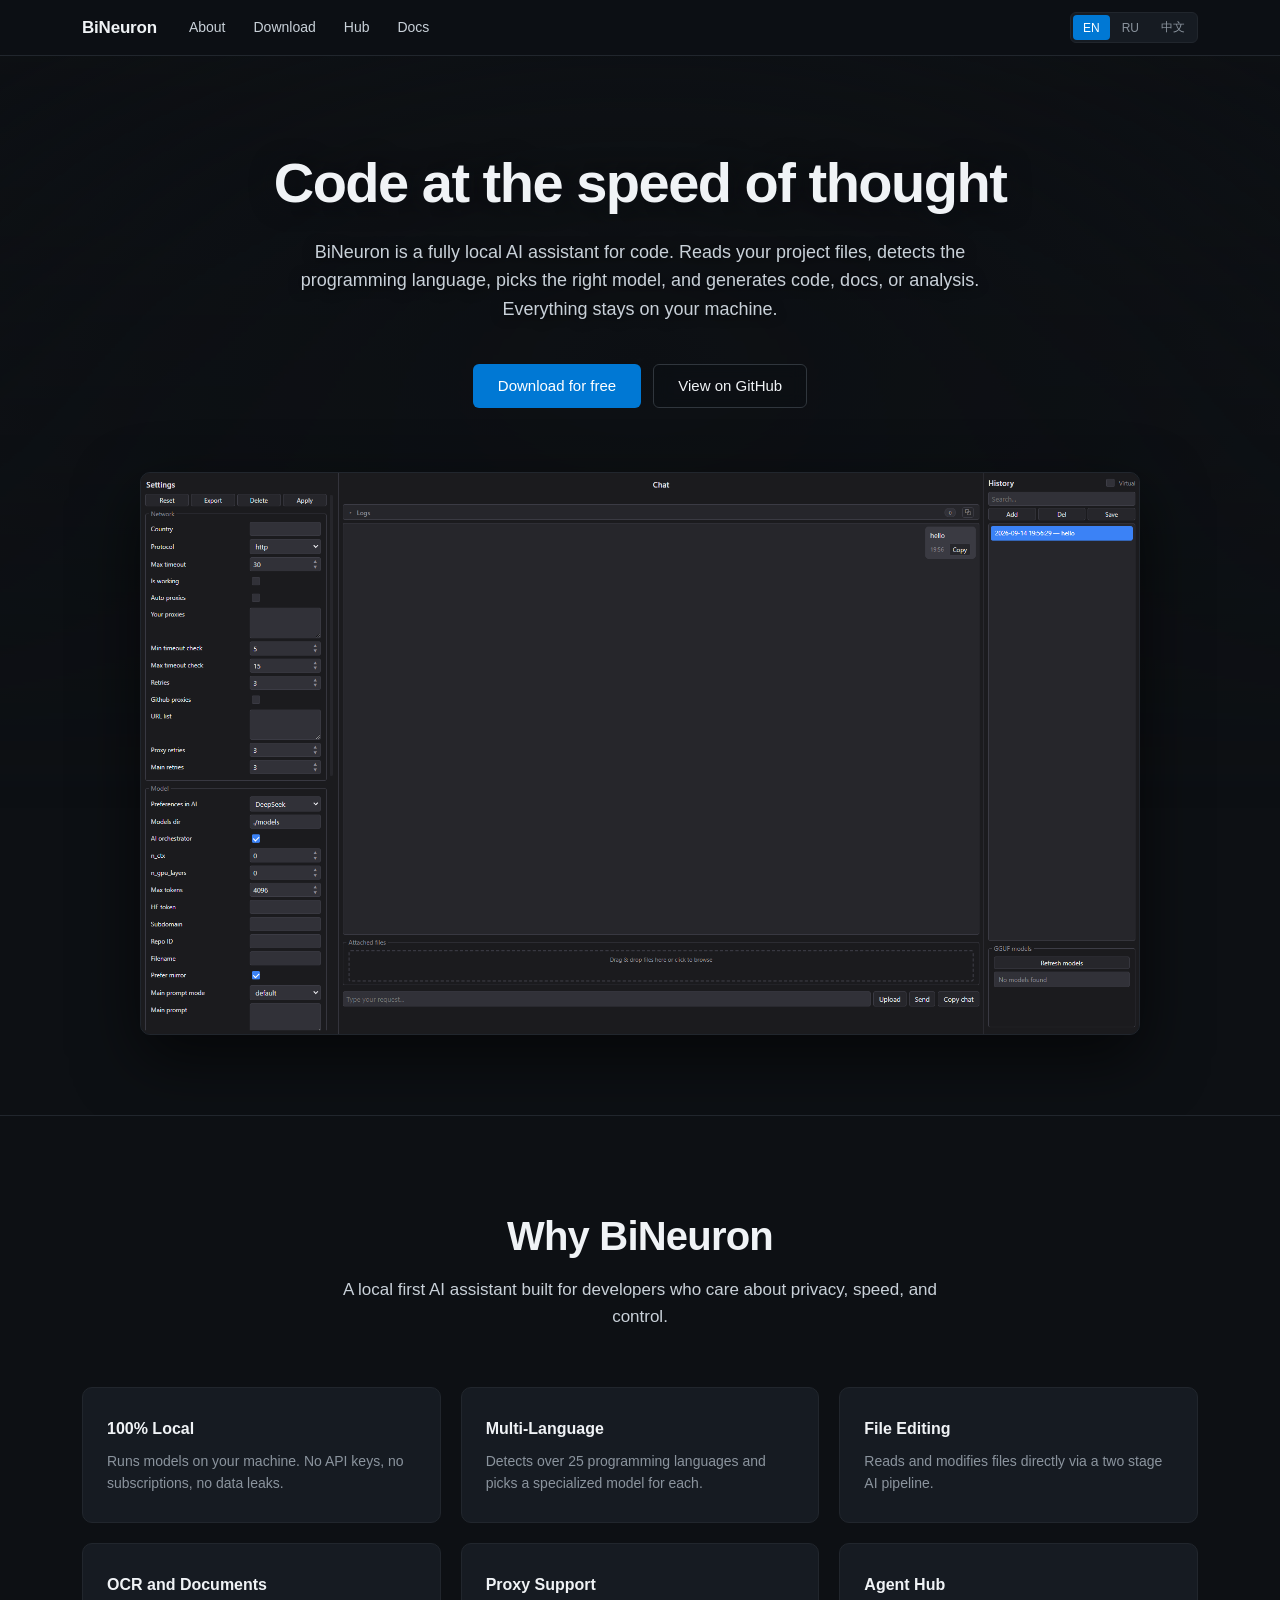
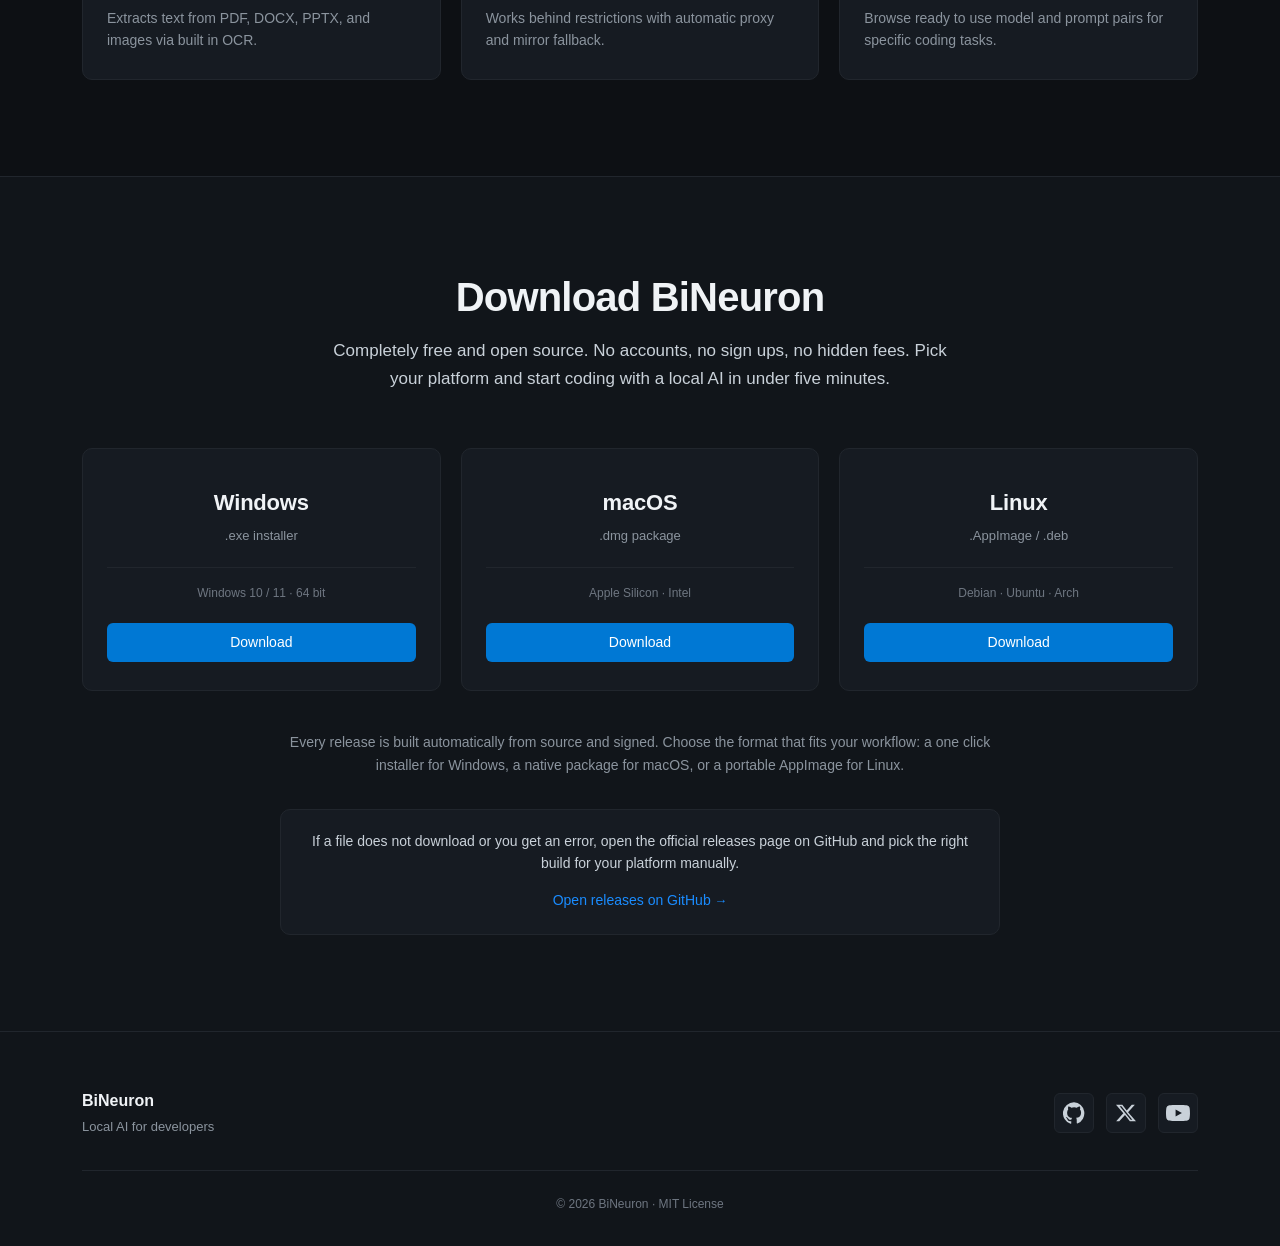
==== commit bf5b05cc: "A hub with the most optimal system facilities for local AI models has been added." ====
--- a/index.html
+++ b/index.html
@@ -4,6 +4,9 @@
 <meta charset="UTF-8">
 <meta name="viewport" content="width=device-width, initial-scale=1">
 <title>BiNeuron</title>
+  <link rel="icon" type="image/x-icon" href="img_files/logo.ico">
+  <link rel="shortcut icon" type="image/x-icon" href="img_files/logo.ico">
+  <link rel="apple-touch-icon" href="img_files/logo.ico">
 <link rel="stylesheet" href="website/style.css">
 <script>
 if ("scrollRestoration" in history) {
@@ -28,12 +31,12 @@
 
 <header class="nav">
   <div class="nav-inner">
-    <a href="/" class="logo">BiNeuron</a>
+    <a href="#" class="logo">BiNeuron</a>
     <nav class="nav-links">
       <a href="#about" data-i18n="nav_about">About</a>
       <a href="#download" data-i18n="nav_download">Download</a>
-      <a href="/hub/" data-i18n="nav_hub">Hub</a>
-      <a href="/docs/" data-i18n="nav_docs">Docs</a>
+      <a href="website/hub.html" data-i18n="nav_hub">Hub</a>
+      <a href="https://github.com/just-not-google/BiNeuron/tree/main/docs" data-i18n="nav_docs">Docs</a>
     </nav>
     <div class="nav-right">
       <div class="lang-switch">
@@ -319,8 +322,6 @@
   else applyLang("en");
 })();
 
-/* ---------- BINARY RAIN BACKGROUND ---------- */
-
 (function initBinary() {
   const canvas = document.getElementById("binaryCanvas");
   if (!canvas) return;
--- a/website/style.css
+++ b/website/style.css
@@ -20,6 +20,10 @@
   --accent: #0078d4;
   --accent-hover: #1a8cff;
   --accent-soft: rgba(0, 120, 212, 0.15);
+
+  --fav: #4cc3ff;
+  --fav-soft: rgba(76, 195, 255, 0.12);
+  --fav-border: rgba(76, 195, 255, 0.5);
 
   --radius: 6px;
   --radius-lg: 10px;
@@ -330,8 +334,6 @@
   line-height: 1.6;
 }
 
-/* ---------- FEATURES ---------- */
-
 .features {
   display: grid;
   grid-template-columns: repeat(3, 1fr);
@@ -363,8 +365,6 @@
   color: var(--fg-dim);
   line-height: 1.55;
 }
-
-/* ---------- DOWNLOAD ---------- */
 
 .download-grid {
   display: grid;
@@ -467,8 +467,6 @@
   font-size: 13px;
 }
 
-/* ---------- FOOTER ---------- */
-
 .footer {
   padding: 56px 0 32px;
   border-top: 1px solid var(--border);
@@ -536,8 +534,6 @@
   border-top: 1px solid var(--border);
 }
 
-/* ---------- RESPONSIVE ---------- */
-
 @media (max-width: 900px) {
   .features,
   .download-grid {
@@ -581,10 +577,436 @@
   .social-links { justify-content: center; }
 }
 
-/* ---------- REDUCED MOTION ---------- */
-
 @media (prefers-reduced-motion: reduce) {
   #binaryCanvas { opacity: 0.3; }
   .download-card,
   .social-links a { transition: none; }
+}
+
+.nav-links a.active { color: var(--fg); }
+
+.hub-head {
+  padding: 72px 0 8px;
+  text-align: center;
+  position: relative;
+  z-index: 1;
+}
+
+.hub-title {
+  font-size: 46px;
+  font-weight: 700;
+  letter-spacing: -1.2px;
+  line-height: 1.15;
+  margin-bottom: 18px;
+  color: var(--fg);
+  text-shadow: 0 2px 24px rgba(13, 16, 20, 0.9);
+}
+
+.hub-sub {
+  font-size: 17px;
+  color: var(--fg-sub);
+  max-width: 680px;
+  margin: 0 auto;
+  line-height: 1.6;
+  text-shadow: 0 1px 12px rgba(13, 16, 20, 0.9);
+}
+
+.hub-section {
+  padding: 40px 0 96px;
+  border-top: none;
+}
+
+.hub-toolbar {
+  display: flex;
+  flex-wrap: wrap;
+  gap: 10px;
+  align-items: center;
+  padding: 14px;
+  background: var(--bg-card);
+  border: 1px solid var(--border);
+  border-radius: var(--radius-lg);
+  margin-bottom: 14px;
+}
+
+.hub-search {
+  position: relative;
+  flex: 1 1 240px;
+  min-width: 200px;
+}
+
+.hub-search svg {
+  position: absolute;
+  left: 12px;
+  top: 50%;
+  transform: translateY(-50%);
+  color: var(--fg-mute);
+  pointer-events: none;
+}
+
+.hub-search input {
+  width: 100%;
+  padding: 10px 12px 10px 38px;
+  background: var(--bg);
+  border: 1px solid var(--border);
+  border-radius: var(--radius);
+  color: var(--fg);
+  font-size: 14px;
+  font-family: inherit;
+  outline: none;
+  transition: border-color .15s, box-shadow .15s;
+}
+
+.hub-search input::placeholder { color: var(--fg-mute); }
+
+.hub-search input:focus {
+  border-color: var(--accent);
+  box-shadow: 0 0 0 3px var(--accent-soft);
+}
+
+.hub-select {
+  padding: 10px 12px;
+  background: var(--bg);
+  border: 1px solid var(--border);
+  border-radius: var(--radius);
+  color: var(--fg-sub);
+  font-size: 13.5px;
+  font-family: inherit;
+  cursor: pointer;
+  outline: none;
+  transition: border-color .15s;
+}
+
+.hub-select:hover { border-color: var(--border-hover); }
+.hub-select:focus { border-color: var(--accent); }
+.hub-select option { background: #161b22; color: #f0f3f6; }
+
+.fav-toggle {
+  display: inline-flex;
+  align-items: center;
+  gap: 8px;
+  padding: 10px 14px;
+  background: var(--bg);
+  border: 1px solid var(--border);
+  border-radius: var(--radius);
+  color: var(--fg-sub);
+  font-size: 13.5px;
+  font-family: inherit;
+  font-weight: 500;
+  cursor: pointer;
+  transition: all .15s;
+  white-space: nowrap;
+}
+
+.fav-toggle:hover { color: var(--fg); border-color: var(--border-hover); }
+
+.fav-toggle svg { fill: none; stroke: currentColor; flex-shrink: 0; }
+
+.fav-toggle.active {
+  color: var(--fav);
+  border-color: var(--fav-border);
+  background: var(--fav-soft);
+}
+
+.fav-toggle.active svg { fill: currentColor; }
+
+.fav-count {
+  font-size: 11.5px;
+  font-weight: 600;
+  padding: 1px 7px;
+  border-radius: 999px;
+  background: rgba(255, 255, 255, 0.07);
+  color: var(--fg-dim);
+}
+
+.fav-toggle.active .fav-count {
+  background: rgba(76, 195, 255, 0.18);
+  color: var(--fav);
+}
+
+.hub-stats {
+  font-size: 13px;
+  color: var(--fg-mute);
+  margin: 0 0 20px 4px;
+}
+
+.hub-grid {
+  display: grid;
+  grid-template-columns: repeat(auto-fill, minmax(330px, 1fr));
+  gap: 20px;
+}
+
+.hub-card {
+  display: flex;
+  flex-direction: column;
+  padding: 20px;
+  background: var(--bg-card);
+  border: 1px solid var(--border);
+  border-radius: var(--radius-lg);
+  transition: border-color .2s, background .2s, transform .2s, box-shadow .2s;
+}
+
+.hub-card:hover {
+  border-color: var(--border-hover);
+  background: var(--bg-card-hover);
+  transform: translateY(-2px);
+}
+
+.hub-card.is-fav {
+  border-color: rgba(76, 195, 255, 0.4);
+  box-shadow: 0 0 0 1px rgba(76, 195, 255, 0.12) inset,
+              0 0 24px rgba(76, 195, 255, 0.06);
+}
+
+.hub-card-head {
+  display: flex;
+  align-items: flex-start;
+  gap: 10px;
+  margin-bottom: 12px;
+}
+
+.hub-model {
+  flex: 1;
+  min-width: 0;
+  display: flex;
+  align-items: center;
+  gap: 7px;
+  font-size: 15px;
+  font-weight: 600;
+  color: var(--fg);
+  line-height: 1.35;
+  transition: color .15s;
+}
+
+.hub-model span { word-break: break-word; }
+
+.hub-model:hover { color: var(--accent-hover); }
+
+.hub-ext { flex-shrink: 0; opacity: .45; transition: opacity .15s; }
+.hub-model:hover .hub-ext { opacity: 1; }
+
+.fav-btn {
+  flex-shrink: 0;
+  width: 32px;
+  height: 32px;
+  display: flex;
+  align-items: center;
+  justify-content: center;
+  background: transparent;
+  border: 1px solid var(--border);
+  border-radius: var(--radius);
+  color: var(--fg-mute);
+  cursor: pointer;
+  transition: all .15s;
+}
+
+.fav-btn svg { fill: none; stroke: currentColor; }
+
+.fav-btn:hover {
+  color: var(--fav);
+  border-color: var(--fav-border);
+}
+
+.fav-btn.active {
+  color: var(--fav);
+  border-color: var(--fav-border);
+  background: var(--fav-soft);
+}
+
+.fav-btn.active svg { fill: currentColor; }
+
+.hub-meta {
+  display: flex;
+  align-items: center;
+  gap: 10px;
+  flex-wrap: wrap;
+  margin-bottom: 16px;
+}
+
+.hub-tag {
+  font-size: 11.5px;
+  font-weight: 600;
+  letter-spacing: 0.02em;
+  padding: 4px 10px;
+  border-radius: 999px;
+  color: var(--accent-hover);
+  background: var(--accent-soft);
+  border: 1px solid rgba(0, 120, 212, 0.3);
+  white-space: nowrap;
+}
+
+.hub-prompt-label {
+  font-size: 10.5px;
+  font-weight: 600;
+  text-transform: uppercase;
+  letter-spacing: 0.09em;
+  color: var(--fg-mute);
+  margin-bottom: 8px;
+}
+
+.hub-prompt {
+  font-family: ui-monospace, SFMono-Regular, "SF Mono", Menlo, Consolas, "Liberation Mono", monospace;
+  font-size: 12.5px;
+  line-height: 1.55;
+  color: var(--fg-dim);
+  background: var(--bg);
+  border: 1px solid var(--border);
+  border-radius: var(--radius);
+  padding: 12px;
+  white-space: pre-wrap;
+  word-break: break-word;
+  max-height: 180px;
+  overflow-y: auto;
+  margin-bottom: 14px;
+}
+
+.hub-prompt::-webkit-scrollbar { width: 8px; }
+.hub-prompt::-webkit-scrollbar-thumb {
+  background: #30363d;
+  border-radius: 4px;
+  border: 2px solid var(--bg);
+}
+
+.hub-copy {
+  margin-top: auto;
+  display: inline-flex;
+  align-items: center;
+  justify-content: center;
+  gap: 7px;
+  width: 100%;
+  padding: 10px 20px;
+  font-size: 14px;
+  font-family: inherit;
+  font-weight: 500;
+  line-height: 1.2;
+  color: #fff;
+  background: var(--accent);
+  border: 1px solid transparent;
+  border-radius: var(--radius);
+  cursor: pointer;
+  transition: all .15s;
+}
+
+.hub-copy:hover {
+  background: var(--accent-hover);
+  color: #fff;
+}
+
+.hub-copy.copied {
+  color: #fff;
+  background: #3fb950;
+  border-color: #3fb950;
+}
+
+.hub-pagination {
+  display: flex;
+  justify-content: center;
+  align-items: center;
+  gap: 6px;
+  margin-top: 40px;
+  flex-wrap: wrap;
+}
+
+.hub-page-btn {
+  min-width: 38px;
+  height: 38px;
+  padding: 0 12px;
+  display: inline-flex;
+  align-items: center;
+  justify-content: center;
+  background: var(--bg-card);
+  border: 1px solid var(--border);
+  border-radius: var(--radius);
+  color: var(--fg-sub);
+  font-size: 13.5px;
+  font-family: inherit;
+  font-weight: 500;
+  cursor: pointer;
+  transition: all .15s;
+  user-select: none;
+}
+
+.hub-page-btn:hover:not(:disabled):not(.active):not(.dots) {
+  color: var(--fg);
+  border-color: var(--border-hover);
+  background: var(--bg-card-hover);
+}
+
+.hub-page-btn.active {
+  color: #fff;
+  background: var(--accent);
+  border-color: var(--accent);
+}
+
+.hub-page-btn:disabled {
+  opacity: 0.35;
+  cursor: not-allowed;
+}
+
+.hub-page-btn.dots {
+  background: transparent;
+  border-color: transparent;
+  cursor: default;
+  color: var(--fg-mute);
+  min-width: 24px;
+  padding: 0 4px;
+}
+
+.hub-page-info {
+  font-size: 13px;
+  color: var(--fg-mute);
+  margin: 0 8px;
+  white-space: nowrap;
+}
+
+.hub-empty,
+.hub-loading {
+  text-align: center;
+  padding: 64px 24px;
+  border: 1px dashed var(--border-hover);
+  border-radius: var(--radius-lg);
+  color: var(--fg-dim);
+}
+
+.hub-empty svg { color: var(--fg-mute); margin-bottom: 16px; }
+
+.hub-empty p,
+.hub-loading p {
+  font-size: 15px;
+  margin-bottom: 20px;
+}
+
+.hub-spinner {
+  width: 34px;
+  height: 34px;
+  margin: 0 auto 18px;
+  border: 3px solid var(--border);
+  border-top-color: var(--accent);
+  border-radius: 50%;
+  animation: hubSpin .8s linear infinite;
+}
+
+@keyframes hubSpin { to { transform: rotate(360deg); } }
+
+.hub-loading p { margin-bottom: 0; }
+
+/* ---------- RESPONSIVE ---------- */
+
+@media (max-width: 900px) {
+  .hub-title { font-size: 36px; }
+}
+
+@media (max-width: 720px) {
+  .hub-head { padding: 48px 0 4px; }
+  .hub-title { font-size: 30px; letter-spacing: -0.8px; }
+  .hub-sub { font-size: 15px; }
+  .hub-section { padding: 28px 0 72px; }
+
+  .hub-toolbar { padding: 12px; }
+  .hub-select,
+  .fav-toggle { flex: 1 1 auto; justify-content: center; }
+
+  .hub-grid { grid-template-columns: 1fr; }
+
+  .hub-page-btn { min-width: 34px; height: 34px; padding: 0 9px; font-size: 13px; }
+  .hub-page-info { width: 100%; text-align: center; margin: 6px 0 0; order: 10; }
 }
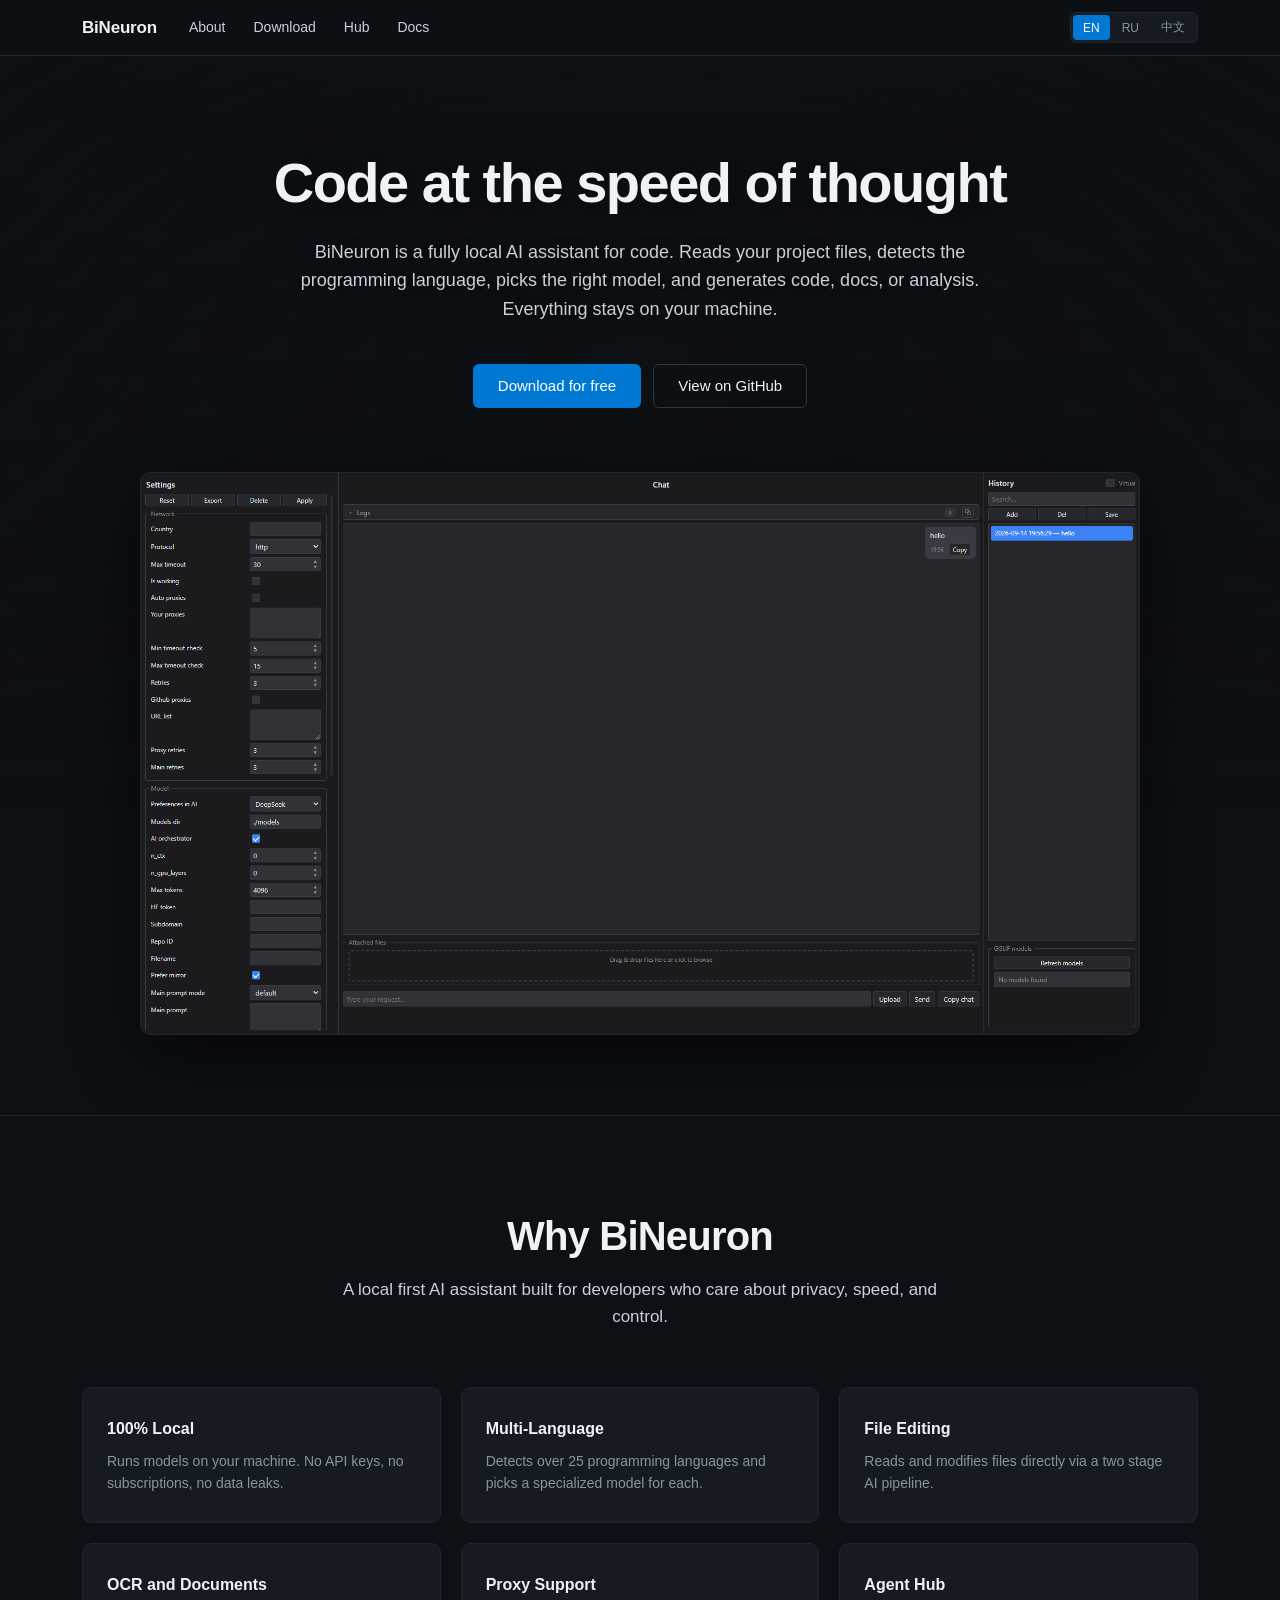
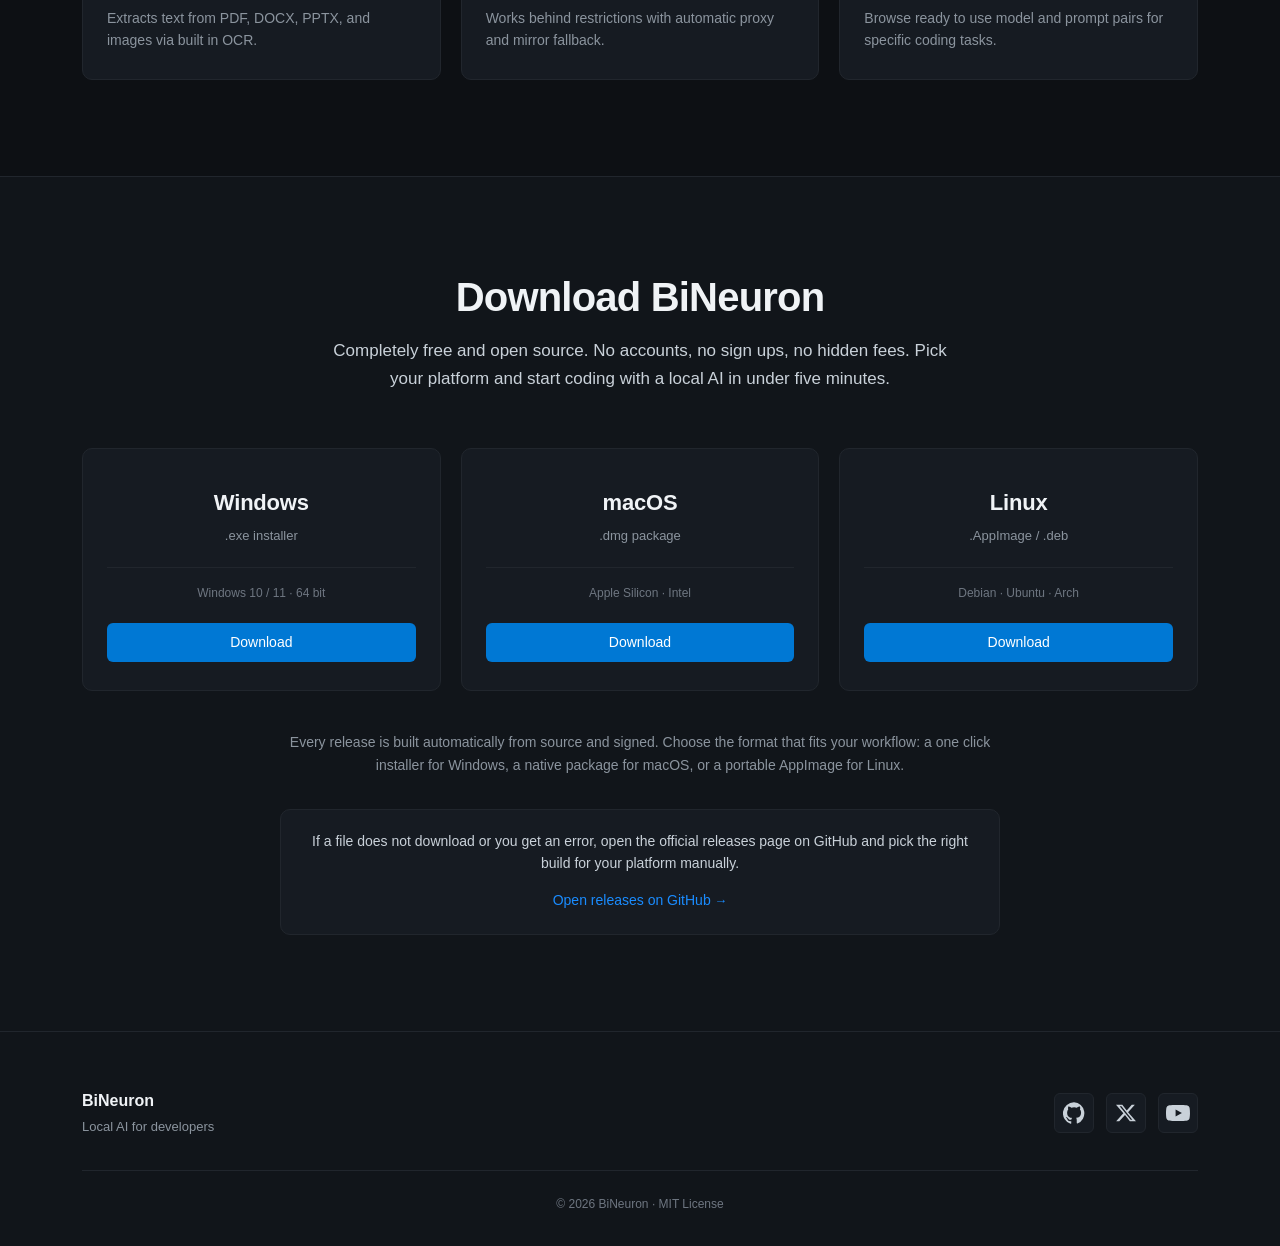
==== commit 47b163e7: "Adding the necessary comments." ====
--- a/index.html
+++ b/index.html
@@ -1,3 +1,7 @@
+<!--This code was made entirely using DeepSeek Coder.-->
+<!--Link to the model: https://huggingface.co/collections/deepseek-ai/deepseek-coder-->
+
+
 <!DOCTYPE html>
 <html lang="en">
 <head>
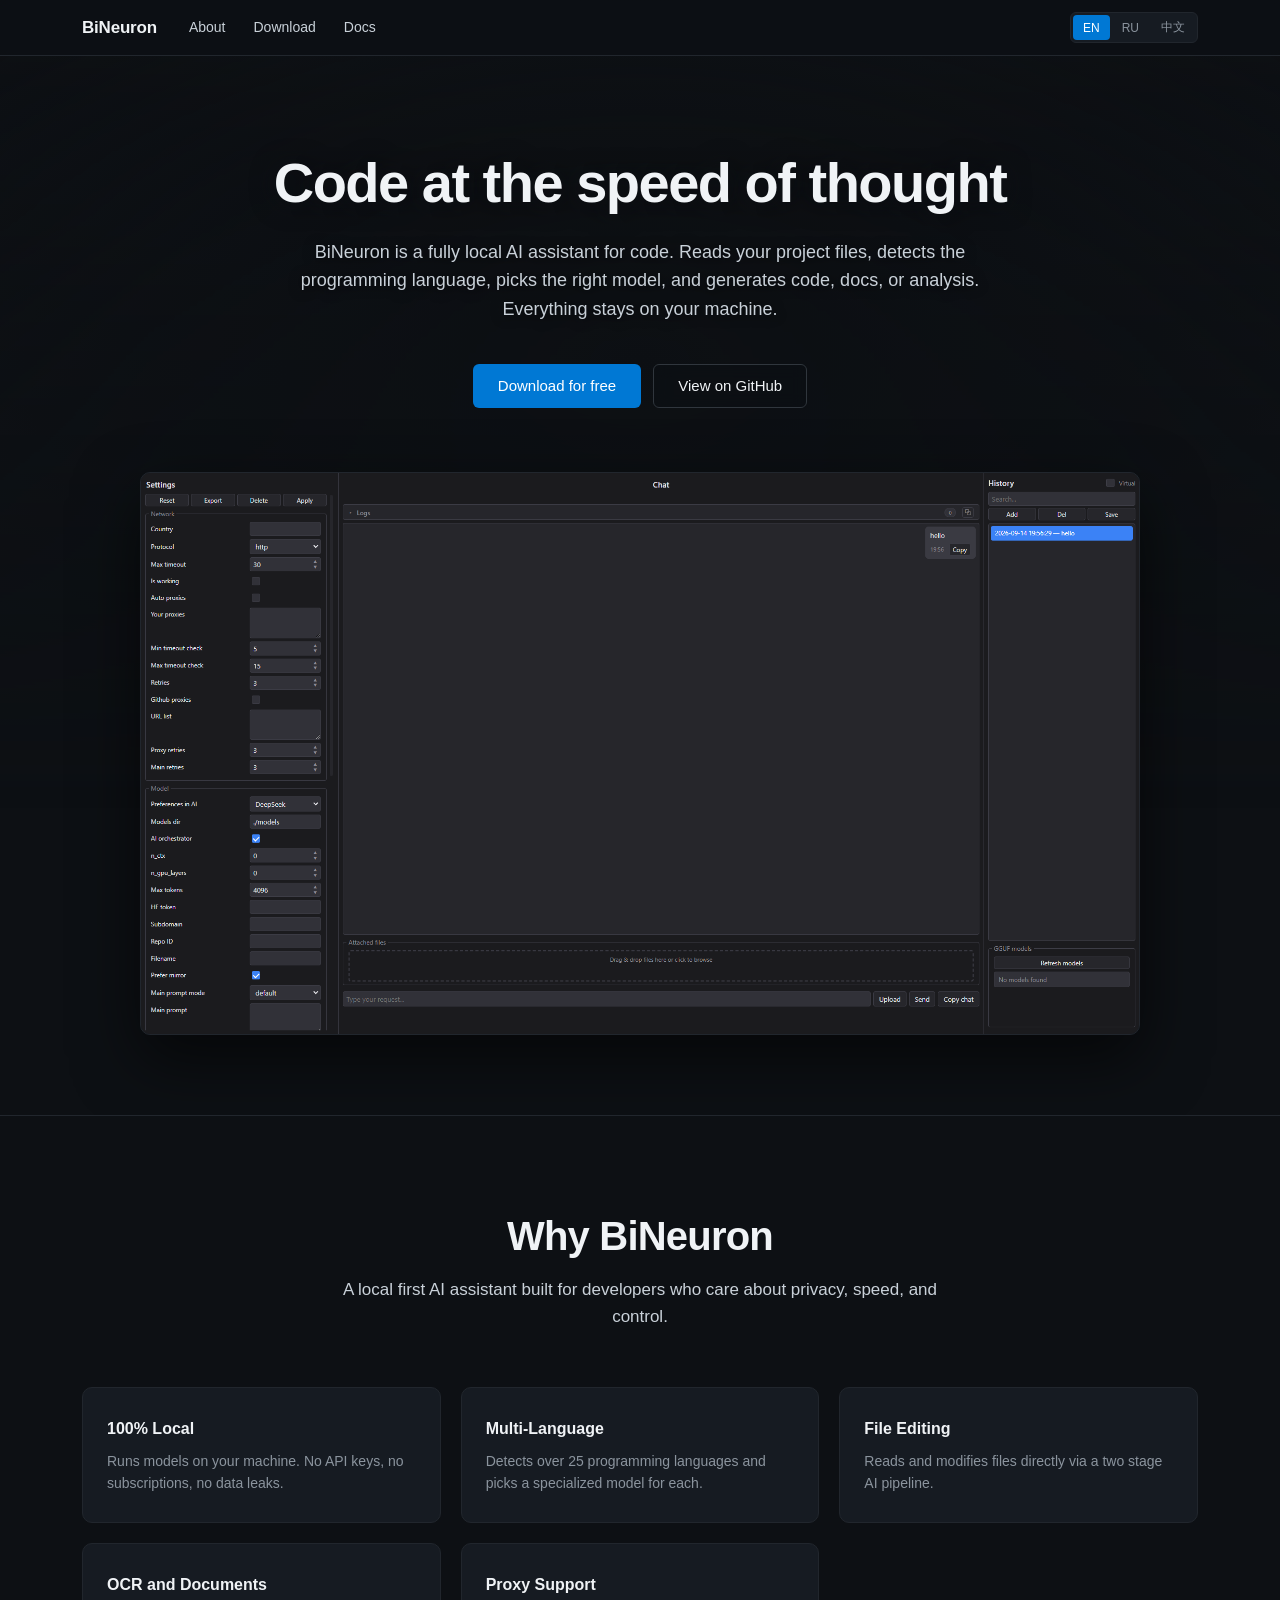
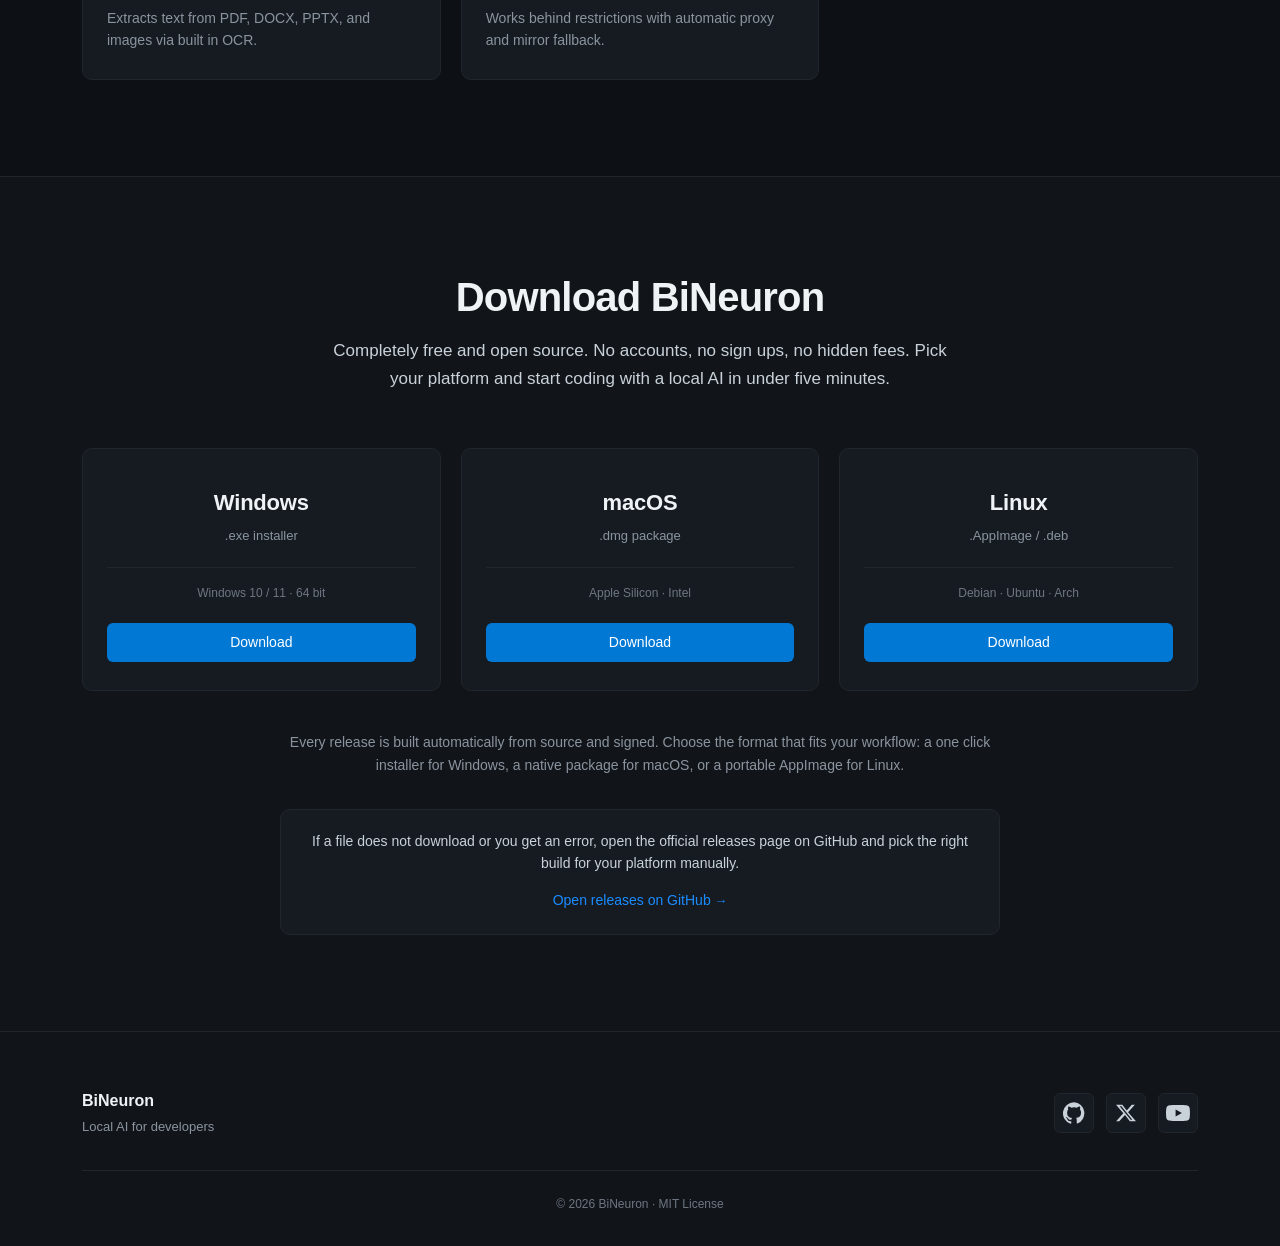
==== commit c93b0b10: "Adding a cloud provider for AI and neural networks and improving other code architecturally." ====
--- a/index.html
+++ b/index.html
@@ -39,7 +39,6 @@
     <nav class="nav-links">
       <a href="#about" data-i18n="nav_about">About</a>
       <a href="#download" data-i18n="nav_download">Download</a>
-      <a href="website/hub.html" data-i18n="nav_hub">Hub</a>
       <a href="https://github.com/just-not-google/BiNeuron/tree/main/docs" data-i18n="nav_docs">Docs</a>
     </nav>
     <div class="nav-right">
@@ -97,10 +96,6 @@
         <div class="feature">
           <h3 data-i18n="f5_title">Proxy Support</h3>
           <p data-i18n="f5_text">Works behind restrictions with automatic proxy and mirror fallback.</p>
-        </div>
-        <div class="feature">
-          <h3 data-i18n="f6_title">Agent Hub</h3>
-          <p data-i18n="f6_text">Browse ready to use model and prompt pairs for specific coding tasks.</p>
         </div>
       </div>
     </div>
@@ -185,7 +180,6 @@
   en: {
     nav_about: "About",
     nav_download: "Download",
-    nav_hub: "Hub",
     nav_docs: "Docs",
     hero_title: "Code at the speed of thought",
     hero_sub: "BiNeuron is a fully local AI assistant for code. Reads your project files, detects the programming language, picks the right model, and generates code, docs, or analysis. Everything stays on your machine.",
@@ -203,8 +197,6 @@
     f4_text: "Extracts text from PDF, DOCX, PPTX, and images via built in OCR.",
     f5_title: "Proxy Support",
     f5_text: "Works behind restrictions with automatic proxy and mirror fallback.",
-    f6_title: "Agent Hub",
-    f6_text: "Browse ready to use model and prompt pairs for specific coding tasks.",
     download_title: "Download BiNeuron",
     download_text: "Completely free and open source. No accounts, no sign ups, no hidden fees. Pick your platform and start coding with a local AI in under five minutes.",
     download_note: "Every release is built automatically from source and signed. Choose the format that fits your workflow: a one click installer for Windows, a native package for macOS, or a portable AppImage for Linux.",
@@ -222,7 +214,6 @@
   ru: {
     nav_about: "О проекте",
     nav_download: "Скачать",
-    nav_hub: "Хаб",
     nav_docs: "Документация",
     hero_title: "Код на скорости мысли",
     hero_sub: "BiNeuron это полностью локальный ИИ ассистент для кода. Читает файлы проекта, определяет язык программирования, подбирает нужную модель и генерирует код, документацию или анализ. Всё остаётся на вашей машине.",
@@ -240,8 +231,6 @@
     f4_text: "Извлекает текст из PDF, DOCX, PPTX и изображений через встроенный OCR.",
     f5_title: "Поддержка прокси",
     f5_text: "Работает в условиях ограничений с автоматическим подбором прокси и зеркал.",
-    f6_title: "Хаб агентов",
-    f6_text: "Готовые связки модели и промпта для конкретных задач разработки.",
     download_title: "Скачать BiNeuron",
     download_text: "Полностью бесплатный проект с открытым исходным кодом. Без регистрации, без подписок, без скрытых платежей. Выберите платформу и начните писать код с локальным ИИ меньше чем за пять минут.",
     download_note: "Каждый релиз собирается автоматически из исходников и подписывается. Выберите подходящий формат: установщик в один клик для Windows, нативный пакет для macOS или портативный AppImage для Linux.",
@@ -259,7 +248,6 @@
   zh: {
     nav_about: "关于",
     nav_download: "下载",
-    nav_hub: "中心",
     nav_docs: "文档",
     hero_title: "以思维的速度编写代码",
     hero_sub: "BiNeuron 是一个完全本地的代码 AI 助手。读取你的项目文件，识别编程语言，选择最合适的模型，并生成代码、文档或分析。一切都在你自己的机器上完成。",
@@ -277,8 +265,6 @@
     f4_text: "通过内置 OCR 从 PDF、DOCX、PPTX 和图像中提取文本。",
     f5_title: "代理支持",
     f5_text: "在受限环境下自动使用代理和镜像。",
-    f6_title: "智能体中心",
-    f6_text: "浏览针对特定编码任务的模型与提示词组合。",
     download_title: "下载 BiNeuron",
     download_text: "完全免费且开源。无需注册，无需订阅，没有隐藏费用。选择你的平台，五分钟内即可开始使用本地 AI 编写代码。",
     download_note: "每个版本都从源码自动构建并签名。选择适合你工作流的格式：Windows 一键安装包、macOS 原生包，或 Linux 便携 AppImage。",
--- a/website/style.css
+++ b/website/style.css
@@ -1,7 +1,3 @@
-/* ============================================
-   BiNeuron · VS Code inspired dark theme
-   ============================================ */
-
 :root {
   --bg: #0d1014;
   --bg-alt: #11151a;
@@ -21,10 +17,6 @@
   --accent-hover: #1a8cff;
   --accent-soft: rgba(0, 120, 212, 0.15);
 
-  --fav: #4cc3ff;
-  --fav-soft: rgba(76, 195, 255, 0.12);
-  --fav-border: rgba(76, 195, 255, 0.5);
-
   --radius: 6px;
   --radius-lg: 10px;
 
@@ -58,8 +50,6 @@
 a { color: inherit; text-decoration: none; }
 
 img { max-width: 100%; display: block; }
-
-/* ---------- BINARY BACKGROUND ---------- */
 
 .bg-binary {
   position: fixed;
@@ -103,8 +93,6 @@
   pointer-events: none;
 }
 
-/* ---------- SCROLLBAR ---------- */
-
 ::-webkit-scrollbar { width: 10px; height: 10px; }
 ::-webkit-scrollbar-track { background: var(--bg); }
 ::-webkit-scrollbar-thumb {
@@ -119,8 +107,6 @@
   scrollbar-color: #30363d var(--bg);
 }
 
-/* ---------- CONTAINER ---------- */
-
 .container {
   max-width: var(--max-w);
   margin: 0 auto;
@@ -128,8 +114,6 @@
   position: relative;
   z-index: 1;
 }
-
-/* ---------- NAVBAR ---------- */
 
 .nav {
   position: sticky;
@@ -208,8 +192,6 @@
   background: var(--accent);
 }
 
-/* ---------- BUTTONS ---------- */
-
 .btn {
   display: inline-block;
   padding: 12px 24px;
@@ -247,8 +229,6 @@
   border-color: var(--fg-mute);
 }
 
-/* ---------- HERO ---------- */
-
 .hero {
   padding: 96px 0 80px;
   text-align: center;
@@ -300,8 +280,6 @@
   width: 100%;
   height: auto;
 }
-
-/* ---------- SECTIONS ---------- */
 
 .section {
   padding: 96px 0;
@@ -583,430 +561,4 @@
   .social-links a { transition: none; }
 }
 
-.nav-links a.active { color: var(--fg); }
-
-.hub-head {
-  padding: 72px 0 8px;
-  text-align: center;
-  position: relative;
-  z-index: 1;
-}
-
-.hub-title {
-  font-size: 46px;
-  font-weight: 700;
-  letter-spacing: -1.2px;
-  line-height: 1.15;
-  margin-bottom: 18px;
-  color: var(--fg);
-  text-shadow: 0 2px 24px rgba(13, 16, 20, 0.9);
-}
-
-.hub-sub {
-  font-size: 17px;
-  color: var(--fg-sub);
-  max-width: 680px;
-  margin: 0 auto;
-  line-height: 1.6;
-  text-shadow: 0 1px 12px rgba(13, 16, 20, 0.9);
-}
-
-.hub-section {
-  padding: 40px 0 96px;
-  border-top: none;
-}
-
-.hub-toolbar {
-  display: flex;
-  flex-wrap: wrap;
-  gap: 10px;
-  align-items: center;
-  padding: 14px;
-  background: var(--bg-card);
-  border: 1px solid var(--border);
-  border-radius: var(--radius-lg);
-  margin-bottom: 14px;
-}
-
-.hub-search {
-  position: relative;
-  flex: 1 1 240px;
-  min-width: 200px;
-}
-
-.hub-search svg {
-  position: absolute;
-  left: 12px;
-  top: 50%;
-  transform: translateY(-50%);
-  color: var(--fg-mute);
-  pointer-events: none;
-}
-
-.hub-search input {
-  width: 100%;
-  padding: 10px 12px 10px 38px;
-  background: var(--bg);
-  border: 1px solid var(--border);
-  border-radius: var(--radius);
-  color: var(--fg);
-  font-size: 14px;
-  font-family: inherit;
-  outline: none;
-  transition: border-color .15s, box-shadow .15s;
-}
-
-.hub-search input::placeholder { color: var(--fg-mute); }
-
-.hub-search input:focus {
-  border-color: var(--accent);
-  box-shadow: 0 0 0 3px var(--accent-soft);
-}
-
-.hub-select {
-  padding: 10px 12px;
-  background: var(--bg);
-  border: 1px solid var(--border);
-  border-radius: var(--radius);
-  color: var(--fg-sub);
-  font-size: 13.5px;
-  font-family: inherit;
-  cursor: pointer;
-  outline: none;
-  transition: border-color .15s;
-}
-
-.hub-select:hover { border-color: var(--border-hover); }
-.hub-select:focus { border-color: var(--accent); }
-.hub-select option { background: #161b22; color: #f0f3f6; }
-
-.fav-toggle {
-  display: inline-flex;
-  align-items: center;
-  gap: 8px;
-  padding: 10px 14px;
-  background: var(--bg);
-  border: 1px solid var(--border);
-  border-radius: var(--radius);
-  color: var(--fg-sub);
-  font-size: 13.5px;
-  font-family: inherit;
-  font-weight: 500;
-  cursor: pointer;
-  transition: all .15s;
-  white-space: nowrap;
-}
-
-.fav-toggle:hover { color: var(--fg); border-color: var(--border-hover); }
-
-.fav-toggle svg { fill: none; stroke: currentColor; flex-shrink: 0; }
-
-.fav-toggle.active {
-  color: var(--fav);
-  border-color: var(--fav-border);
-  background: var(--fav-soft);
-}
-
-.fav-toggle.active svg { fill: currentColor; }
-
-.fav-count {
-  font-size: 11.5px;
-  font-weight: 600;
-  padding: 1px 7px;
-  border-radius: 999px;
-  background: rgba(255, 255, 255, 0.07);
-  color: var(--fg-dim);
-}
-
-.fav-toggle.active .fav-count {
-  background: rgba(76, 195, 255, 0.18);
-  color: var(--fav);
-}
-
-.hub-stats {
-  font-size: 13px;
-  color: var(--fg-mute);
-  margin: 0 0 20px 4px;
-}
-
-.hub-grid {
-  display: grid;
-  grid-template-columns: repeat(auto-fill, minmax(330px, 1fr));
-  gap: 20px;
-}
-
-.hub-card {
-  display: flex;
-  flex-direction: column;
-  padding: 20px;
-  background: var(--bg-card);
-  border: 1px solid var(--border);
-  border-radius: var(--radius-lg);
-  transition: border-color .2s, background .2s, transform .2s, box-shadow .2s;
-}
-
-.hub-card:hover {
-  border-color: var(--border-hover);
-  background: var(--bg-card-hover);
-  transform: translateY(-2px);
-}
-
-.hub-card.is-fav {
-  border-color: rgba(76, 195, 255, 0.4);
-  box-shadow: 0 0 0 1px rgba(76, 195, 255, 0.12) inset,
-              0 0 24px rgba(76, 195, 255, 0.06);
-}
-
-.hub-card-head {
-  display: flex;
-  align-items: flex-start;
-  gap: 10px;
-  margin-bottom: 12px;
-}
-
-.hub-model {
-  flex: 1;
-  min-width: 0;
-  display: flex;
-  align-items: center;
-  gap: 7px;
-  font-size: 15px;
-  font-weight: 600;
-  color: var(--fg);
-  line-height: 1.35;
-  transition: color .15s;
-}
-
-.hub-model span { word-break: break-word; }
-
-.hub-model:hover { color: var(--accent-hover); }
-
-.hub-ext { flex-shrink: 0; opacity: .45; transition: opacity .15s; }
-.hub-model:hover .hub-ext { opacity: 1; }
-
-.fav-btn {
-  flex-shrink: 0;
-  width: 32px;
-  height: 32px;
-  display: flex;
-  align-items: center;
-  justify-content: center;
-  background: transparent;
-  border: 1px solid var(--border);
-  border-radius: var(--radius);
-  color: var(--fg-mute);
-  cursor: pointer;
-  transition: all .15s;
-}
-
-.fav-btn svg { fill: none; stroke: currentColor; }
-
-.fav-btn:hover {
-  color: var(--fav);
-  border-color: var(--fav-border);
-}
-
-.fav-btn.active {
-  color: var(--fav);
-  border-color: var(--fav-border);
-  background: var(--fav-soft);
-}
-
-.fav-btn.active svg { fill: currentColor; }
-
-.hub-meta {
-  display: flex;
-  align-items: center;
-  gap: 10px;
-  flex-wrap: wrap;
-  margin-bottom: 16px;
-}
-
-.hub-tag {
-  font-size: 11.5px;
-  font-weight: 600;
-  letter-spacing: 0.02em;
-  padding: 4px 10px;
-  border-radius: 999px;
-  color: var(--accent-hover);
-  background: var(--accent-soft);
-  border: 1px solid rgba(0, 120, 212, 0.3);
-  white-space: nowrap;
-}
-
-.hub-prompt-label {
-  font-size: 10.5px;
-  font-weight: 600;
-  text-transform: uppercase;
-  letter-spacing: 0.09em;
-  color: var(--fg-mute);
-  margin-bottom: 8px;
-}
-
-.hub-prompt {
-  font-family: ui-monospace, SFMono-Regular, "SF Mono", Menlo, Consolas, "Liberation Mono", monospace;
-  font-size: 12.5px;
-  line-height: 1.55;
-  color: var(--fg-dim);
-  background: var(--bg);
-  border: 1px solid var(--border);
-  border-radius: var(--radius);
-  padding: 12px;
-  white-space: pre-wrap;
-  word-break: break-word;
-  max-height: 180px;
-  overflow-y: auto;
-  margin-bottom: 14px;
-}
-
-.hub-prompt::-webkit-scrollbar { width: 8px; }
-.hub-prompt::-webkit-scrollbar-thumb {
-  background: #30363d;
-  border-radius: 4px;
-  border: 2px solid var(--bg);
-}
-
-.hub-copy {
-  margin-top: auto;
-  display: inline-flex;
-  align-items: center;
-  justify-content: center;
-  gap: 7px;
-  width: 100%;
-  padding: 10px 20px;
-  font-size: 14px;
-  font-family: inherit;
-  font-weight: 500;
-  line-height: 1.2;
-  color: #fff;
-  background: var(--accent);
-  border: 1px solid transparent;
-  border-radius: var(--radius);
-  cursor: pointer;
-  transition: all .15s;
-}
-
-.hub-copy:hover {
-  background: var(--accent-hover);
-  color: #fff;
-}
-
-.hub-copy.copied {
-  color: #fff;
-  background: #3fb950;
-  border-color: #3fb950;
-}
-
-.hub-pagination {
-  display: flex;
-  justify-content: center;
-  align-items: center;
-  gap: 6px;
-  margin-top: 40px;
-  flex-wrap: wrap;
-}
-
-.hub-page-btn {
-  min-width: 38px;
-  height: 38px;
-  padding: 0 12px;
-  display: inline-flex;
-  align-items: center;
-  justify-content: center;
-  background: var(--bg-card);
-  border: 1px solid var(--border);
-  border-radius: var(--radius);
-  color: var(--fg-sub);
-  font-size: 13.5px;
-  font-family: inherit;
-  font-weight: 500;
-  cursor: pointer;
-  transition: all .15s;
-  user-select: none;
-}
-
-.hub-page-btn:hover:not(:disabled):not(.active):not(.dots) {
-  color: var(--fg);
-  border-color: var(--border-hover);
-  background: var(--bg-card-hover);
-}
-
-.hub-page-btn.active {
-  color: #fff;
-  background: var(--accent);
-  border-color: var(--accent);
-}
-
-.hub-page-btn:disabled {
-  opacity: 0.35;
-  cursor: not-allowed;
-}
-
-.hub-page-btn.dots {
-  background: transparent;
-  border-color: transparent;
-  cursor: default;
-  color: var(--fg-mute);
-  min-width: 24px;
-  padding: 0 4px;
-}
-
-.hub-page-info {
-  font-size: 13px;
-  color: var(--fg-mute);
-  margin: 0 8px;
-  white-space: nowrap;
-}
-
-.hub-empty,
-.hub-loading {
-  text-align: center;
-  padding: 64px 24px;
-  border: 1px dashed var(--border-hover);
-  border-radius: var(--radius-lg);
-  color: var(--fg-dim);
-}
-
-.hub-empty svg { color: var(--fg-mute); margin-bottom: 16px; }
-
-.hub-empty p,
-.hub-loading p {
-  font-size: 15px;
-  margin-bottom: 20px;
-}
-
-.hub-spinner {
-  width: 34px;
-  height: 34px;
-  margin: 0 auto 18px;
-  border: 3px solid var(--border);
-  border-top-color: var(--accent);
-  border-radius: 50%;
-  animation: hubSpin .8s linear infinite;
-}
-
-@keyframes hubSpin { to { transform: rotate(360deg); } }
-
-.hub-loading p { margin-bottom: 0; }
-
-/* ---------- RESPONSIVE ---------- */
-
-@media (max-width: 900px) {
-  .hub-title { font-size: 36px; }
-}
-
-@media (max-width: 720px) {
-  .hub-head { padding: 48px 0 4px; }
-  .hub-title { font-size: 30px; letter-spacing: -0.8px; }
-  .hub-sub { font-size: 15px; }
-  .hub-section { padding: 28px 0 72px; }
-
-  .hub-toolbar { padding: 12px; }
-  .hub-select,
-  .fav-toggle { flex: 1 1 auto; justify-content: center; }
-
-  .hub-grid { grid-template-columns: 1fr; }
-
-  .hub-page-btn { min-width: 34px; height: 34px; padding: 0 9px; font-size: 13px; }
-  .hub-page-info { width: 100%; text-align: center; margin: 6px 0 0; order: 10; }
-}+.nav-links a.active { color: var(--fg); }
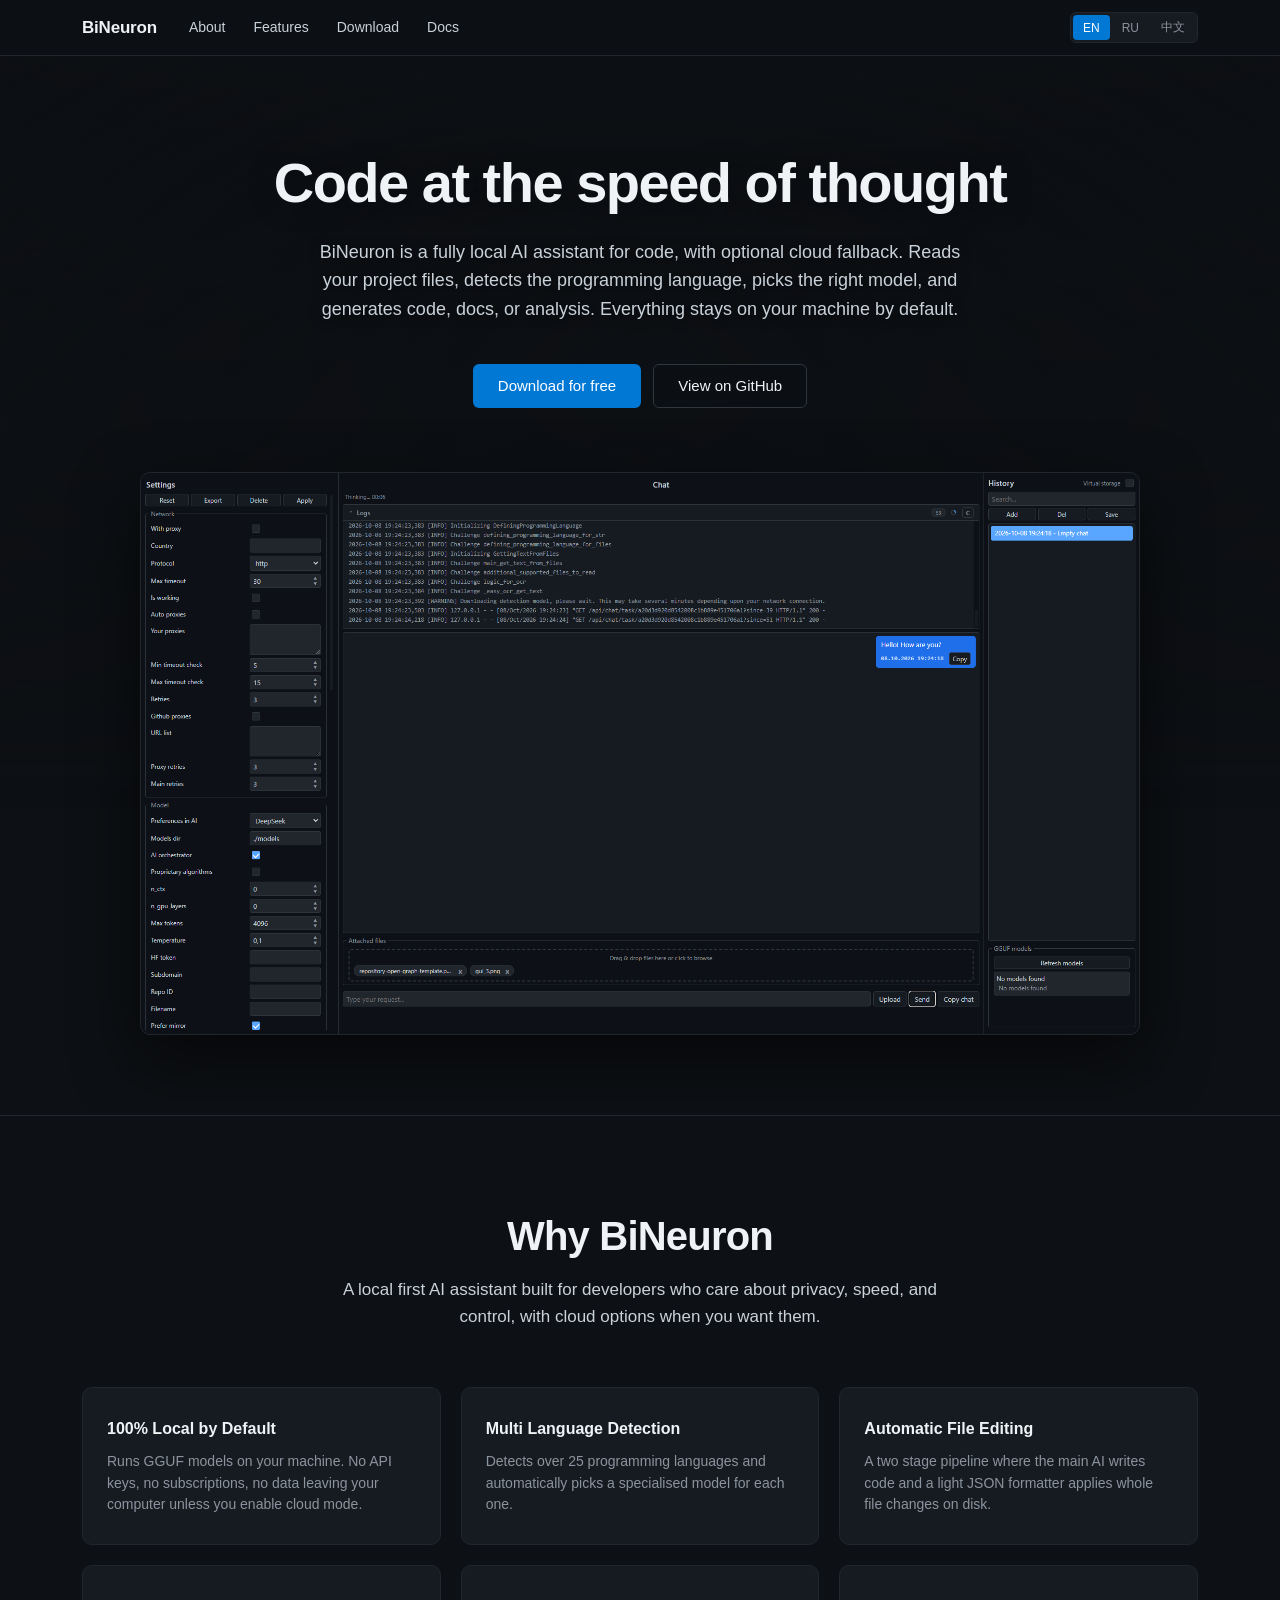
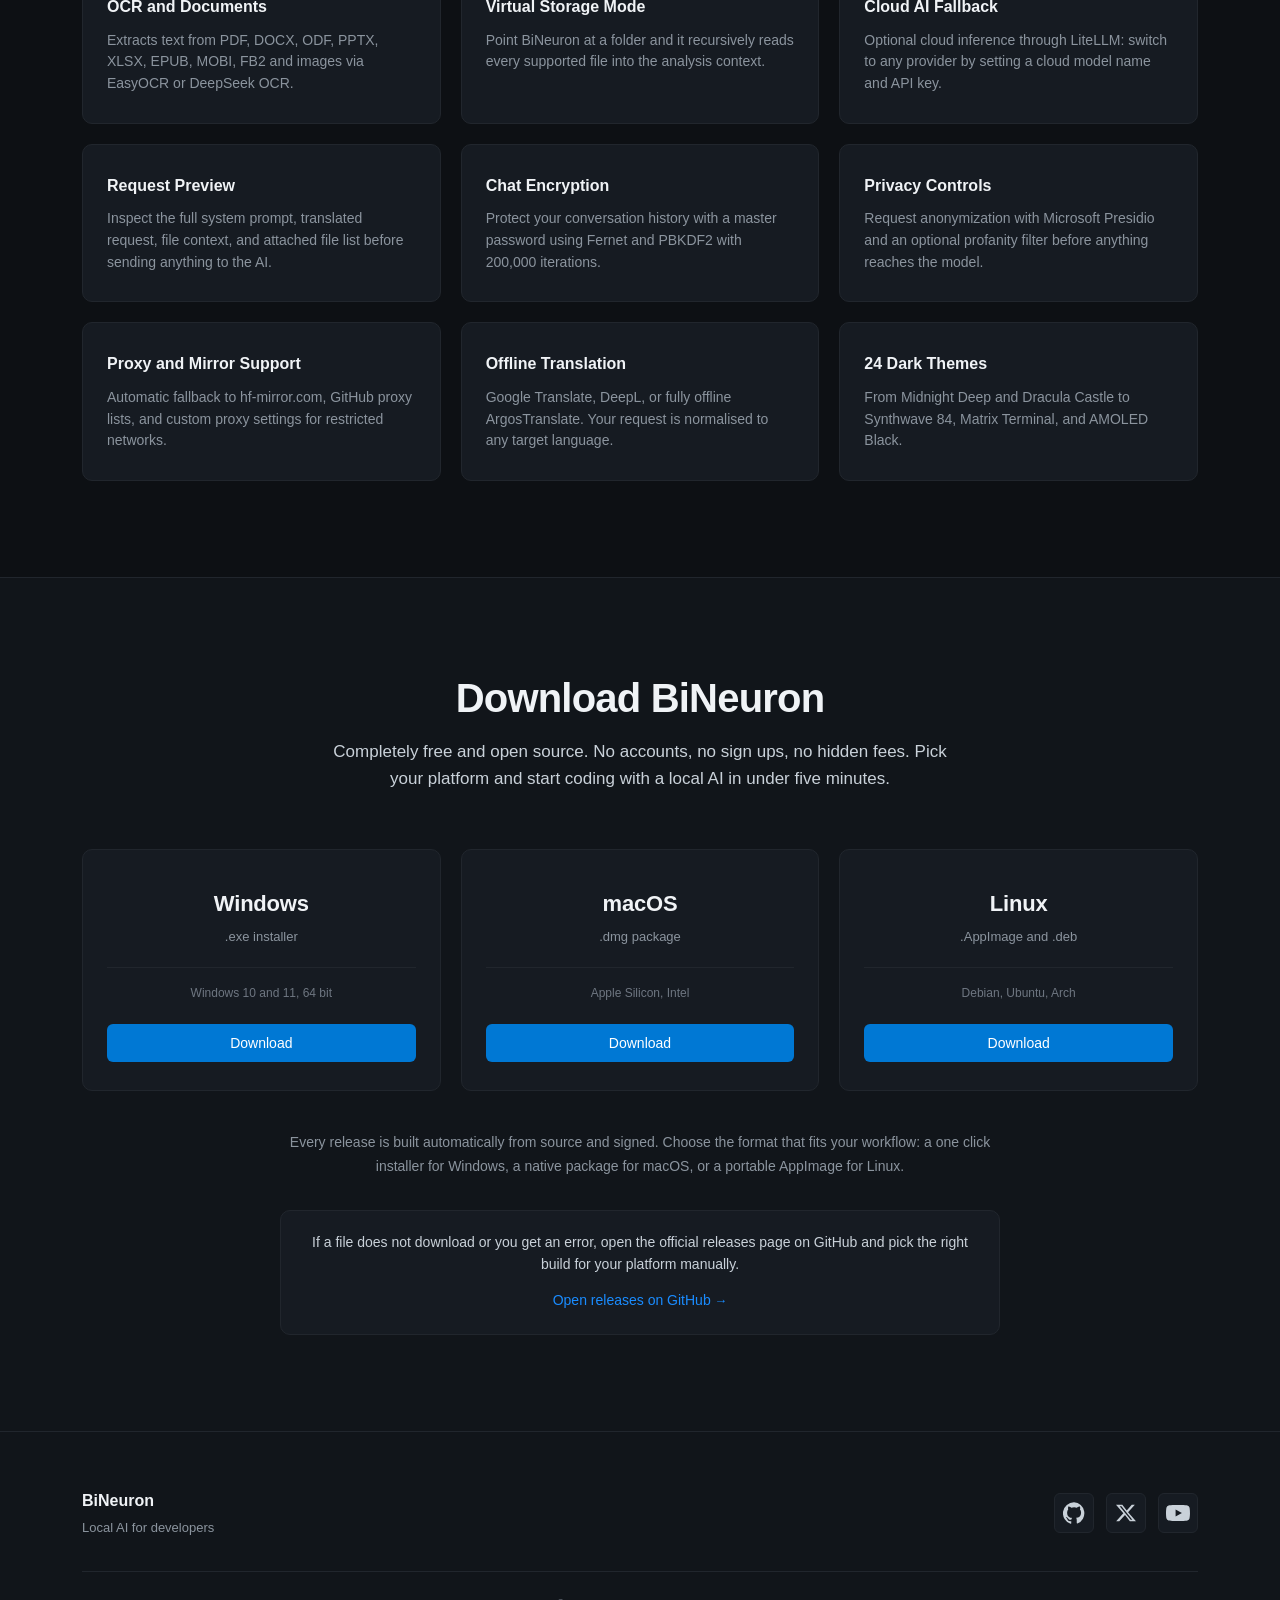
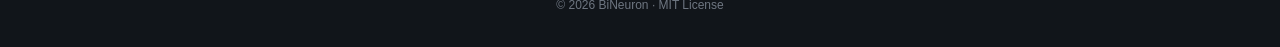
==== commit 9eb5a04d: "The interface and documentation have been updated." ====
--- a/index.html
+++ b/index.html
@@ -38,6 +38,7 @@
     <a href="#" class="logo">BiNeuron</a>
     <nav class="nav-links">
       <a href="#about" data-i18n="nav_about">About</a>
+      <a href="#features" data-i18n="nav_features">Features</a>
       <a href="#download" data-i18n="nav_download">Download</a>
       <a href="https://github.com/just-not-google/BiNeuron/tree/main/docs" data-i18n="nav_docs">Docs</a>
     </nav>
@@ -57,14 +58,14 @@
     <div class="container">
       <h1 data-i18n="hero_title">Code at the speed of thought</h1>
       <p class="hero-sub" data-i18n="hero_sub">
-        BiNeuron is a fully local AI assistant for code. Reads your project files, detects the programming language, picks the right model, and generates code, docs, or analysis. Everything stays on your machine.
+        BiNeuron is a fully local AI assistant for code, with optional cloud fallback. Reads your project files, detects the programming language, picks the right model, and generates code, docs, or analysis. Everything stays on your machine by default.
       </p>
       <div class="hero-actions">
         <a href="#download" class="btn btn-primary" data-i18n="btn_download">Download for free</a>
         <a href="https://github.com/just-not-google/BiNeuron" class="btn btn-secondary" data-i18n="btn_github">View on GitHub</a>
       </div>
       <div class="hero-image">
-        <img src="img_files/gui_screenshot_2.png" alt="BiNeuron">
+        <img src="img_files/gui_screenshot_3.png" alt="BiNeuron">
       </div>
     </div>
   </section>
@@ -73,29 +74,57 @@
     <div class="container">
       <h2 class="section-title" data-i18n="about_title">Why BiNeuron</h2>
       <p class="section-sub" data-i18n="about_text">
-        A local first AI assistant built for developers who care about privacy, speed, and control.
+        A local first AI assistant built for developers who care about privacy, speed, and control, with cloud options when you want them.
       </p>
 
       <div class="features">
         <div class="feature">
-          <h3 data-i18n="f1_title">100% Local</h3>
-          <p data-i18n="f1_text">Runs models on your machine. No API keys, no subscriptions, no data leaks.</p>
-        </div>
-        <div class="feature">
-          <h3 data-i18n="f2_title">Multi-Language</h3>
-          <p data-i18n="f2_text">Detects over 25 programming languages and picks a specialized model for each.</p>
-        </div>
-        <div class="feature">
-          <h3 data-i18n="f3_title">File Editing</h3>
-          <p data-i18n="f3_text">Reads and modifies files directly via a two stage AI pipeline.</p>
+          <h3 data-i18n="f1_title">100% Local by Default</h3>
+          <p data-i18n="f1_text">Runs GGUF models on your machine. No API keys, no subscriptions, no data leaving your computer unless you enable cloud mode.</p>
+        </div>
+        <div class="feature">
+          <h3 data-i18n="f2_title">Multi Language Detection</h3>
+          <p data-i18n="f2_text">Detects over 25 programming languages and automatically picks a specialised model for each one.</p>
+        </div>
+        <div class="feature">
+          <h3 data-i18n="f3_title">Automatic File Editing</h3>
+          <p data-i18n="f3_text">A two stage pipeline where the main AI writes code and a light JSON formatter applies whole file changes on disk.</p>
         </div>
         <div class="feature">
           <h3 data-i18n="f4_title">OCR and Documents</h3>
-          <p data-i18n="f4_text">Extracts text from PDF, DOCX, PPTX, and images via built in OCR.</p>
-        </div>
-        <div class="feature">
-          <h3 data-i18n="f5_title">Proxy Support</h3>
-          <p data-i18n="f5_text">Works behind restrictions with automatic proxy and mirror fallback.</p>
+          <p data-i18n="f4_text">Extracts text from PDF, DOCX, ODF, PPTX, XLSX, EPUB, MOBI, FB2 and images via EasyOCR or DeepSeek OCR.</p>
+        </div>
+        <div class="feature">
+          <h3 data-i18n="f5_title">Virtual Storage Mode</h3>
+          <p data-i18n="f5_text">Point BiNeuron at a folder and it recursively reads every supported file into the analysis context.</p>
+        </div>
+        <div class="feature">
+          <h3 data-i18n="f6_title">Cloud AI Fallback</h3>
+          <p data-i18n="f6_text">Optional cloud inference through LiteLLM: switch to any provider by setting a cloud model name and API key.</p>
+        </div>
+        <div class="feature">
+          <h3 data-i18n="f7_title">Request Preview</h3>
+          <p data-i18n="f7_text">Inspect the full system prompt, translated request, file context, and attached file list before sending anything to the AI.</p>
+        </div>
+        <div class="feature">
+          <h3 data-i18n="f8_title">Chat Encryption</h3>
+          <p data-i18n="f8_text">Protect your conversation history with a master password using Fernet and PBKDF2 with 200,000 iterations.</p>
+        </div>
+        <div class="feature">
+          <h3 data-i18n="f9_title">Privacy Controls</h3>
+          <p data-i18n="f9_text">Request anonymization with Microsoft Presidio and an optional profanity filter before anything reaches the model.</p>
+        </div>
+        <div class="feature">
+          <h3 data-i18n="f10_title">Proxy and Mirror Support</h3>
+          <p data-i18n="f10_text">Automatic fallback to hf-mirror.com, GitHub proxy lists, and custom proxy settings for restricted networks.</p>
+        </div>
+        <div class="feature">
+          <h3 data-i18n="f11_title">Offline Translation</h3>
+          <p data-i18n="f11_text">Google Translate, DeepL, or fully offline ArgosTranslate. Your request is normalised to any target language.</p>
+        </div>
+        <div class="feature">
+          <h3 data-i18n="f12_title">24 Dark Themes</h3>
+          <p data-i18n="f12_text">From Midnight Deep and Dracula Castle to Synthwave 84, Matrix Terminal, and AMOLED Black.</p>
         </div>
       </div>
     </div>
@@ -112,19 +141,19 @@
         <div class="download-card">
           <div class="os-name">Windows</div>
           <div class="os-note" data-i18n="dl_win">.exe installer</div>
-          <div class="os-desc" data-i18n="dl_win_desc">Windows 10 / 11 · 64 bit</div>
+          <div class="os-desc" data-i18n="dl_win_desc">Windows 10 and 11, 64 bit</div>
           <a href="https://github.com/just-not-google/BiNeuron/releases/download/v0.0.4/BiNeuron-Web-Windows.zip" class="btn btn-primary download-btn" data-i18n="dl_btn">Download</a>
         </div>
         <div class="download-card">
           <div class="os-name">macOS</div>
           <div class="os-note" data-i18n="dl_mac">.dmg package</div>
-          <div class="os-desc" data-i18n="dl_mac_desc">Apple Silicon · Intel</div>
+          <div class="os-desc" data-i18n="dl_mac_desc">Apple Silicon, Intel</div>
           <a href="https://github.com/just-not-google/BiNeuron/releases/download/v0.0.4/BiNeuron-Web-MacOS.zip" class="btn btn-primary download-btn" data-i18n="dl_btn">Download</a>
         </div>
         <div class="download-card">
           <div class="os-name">Linux</div>
-          <div class="os-note" data-i18n="dl_linux">.AppImage / .deb</div>
-          <div class="os-desc" data-i18n="dl_linux_desc">Debian · Ubuntu · Arch</div>
+          <div class="os-note" data-i18n="dl_linux">.AppImage and .deb</div>
+          <div class="os-desc" data-i18n="dl_linux_desc">Debian, Ubuntu, Arch</div>
           <a href="https://github.com/just-not-google/BiNeuron/releases/download/v0.0.4/BiNeuron-Web-Linux.zip" class="btn btn-primary download-btn" data-i18n="dl_btn">Download</a>
         </div>
       </div>
@@ -179,103 +208,148 @@
 const TRANSLATIONS = {
   en: {
     nav_about: "About",
+    nav_features: "Features",
     nav_download: "Download",
     nav_docs: "Docs",
     hero_title: "Code at the speed of thought",
-    hero_sub: "BiNeuron is a fully local AI assistant for code. Reads your project files, detects the programming language, picks the right model, and generates code, docs, or analysis. Everything stays on your machine.",
+    hero_sub: "BiNeuron is a fully local AI assistant for code, with optional cloud fallback. Reads your project files, detects the programming language, picks the right model, and generates code, docs, or analysis. Everything stays on your machine by default.",
     btn_download: "Download for free",
     btn_github: "View on GitHub",
     about_title: "Why BiNeuron",
-    about_text: "A local first AI assistant built for developers who care about privacy, speed, and control.",
-    f1_title: "100% Local",
-    f1_text: "Runs models on your machine. No API keys, no subscriptions, no data leaks.",
-    f2_title: "Multi-Language",
-    f2_text: "Detects over 25 programming languages and picks a specialized model for each.",
-    f3_title: "File Editing",
-    f3_text: "Reads and modifies files directly via a two stage AI pipeline.",
+    about_text: "A local first AI assistant built for developers who care about privacy, speed, and control, with cloud options when you want them.",
+    f1_title: "100% Local by Default",
+    f1_text: "Runs GGUF models on your machine. No API keys, no subscriptions, no data leaving your computer unless you enable cloud mode.",
+    f2_title: "Multi Language Detection",
+    f2_text: "Detects over 25 programming languages and automatically picks a specialised model for each one.",
+    f3_title: "Automatic File Editing",
+    f3_text: "A two stage pipeline where the main AI writes code and a light JSON formatter applies whole file changes on disk.",
     f4_title: "OCR and Documents",
-    f4_text: "Extracts text from PDF, DOCX, PPTX, and images via built in OCR.",
-    f5_title: "Proxy Support",
-    f5_text: "Works behind restrictions with automatic proxy and mirror fallback.",
+    f4_text: "Extracts text from PDF, DOCX, ODF, PPTX, XLSX, EPUB, MOBI, FB2 and images via EasyOCR or DeepSeek OCR.",
+    f5_title: "Virtual Storage Mode",
+    f5_text: "Point BiNeuron at a folder and it recursively reads every supported file into the analysis context.",
+    f6_title: "Cloud AI Fallback",
+    f6_text: "Optional cloud inference through LiteLLM: switch to any provider by setting a cloud model name and API key.",
+    f7_title: "Request Preview",
+    f7_text: "Inspect the full system prompt, translated request, file context, and attached file list before sending anything to the AI.",
+    f8_title: "Chat Encryption",
+    f8_text: "Protect your conversation history with a master password using Fernet and PBKDF2 with 200,000 iterations.",
+    f9_title: "Privacy Controls",
+    f9_text: "Request anonymization with Microsoft Presidio and an optional profanity filter before anything reaches the model.",
+    f10_title: "Proxy and Mirror Support",
+    f10_text: "Automatic fallback to hf-mirror.com, GitHub proxy lists, and custom proxy settings for restricted networks.",
+    f11_title: "Offline Translation",
+    f11_text: "Google Translate, DeepL, or fully offline ArgosTranslate. Your request is normalised to any target language.",
+    f12_title: "24 Dark Themes",
+    f12_text: "From Midnight Deep and Dracula Castle to Synthwave 84, Matrix Terminal, and AMOLED Black.",
     download_title: "Download BiNeuron",
     download_text: "Completely free and open source. No accounts, no sign ups, no hidden fees. Pick your platform and start coding with a local AI in under five minutes.",
     download_note: "Every release is built automatically from source and signed. Choose the format that fits your workflow: a one click installer for Windows, a native package for macOS, or a portable AppImage for Linux.",
     download_help_text: "If a file does not download or you get an error, open the official releases page on GitHub and pick the right build for your platform manually.",
     download_help_link: "Open releases on GitHub",
     dl_win: ".exe installer",
-    dl_win_desc: "Windows 10 / 11 · 64 bit",
+    dl_win_desc: "Windows 10 and 11, 64 bit",
     dl_mac: ".dmg package",
-    dl_mac_desc: "Apple Silicon · Intel",
-    dl_linux: ".AppImage / .deb",
-    dl_linux_desc: "Debian · Ubuntu · Arch",
+    dl_mac_desc: "Apple Silicon, Intel",
+    dl_linux: ".AppImage and .deb",
+    dl_linux_desc: "Debian, Ubuntu, Arch",
     dl_btn: "Download",
     footer_tag: "Local AI for developers"
   },
   ru: {
     nav_about: "О проекте",
+    nav_features: "Возможности",
     nav_download: "Скачать",
     nav_docs: "Документация",
     hero_title: "Код на скорости мысли",
-    hero_sub: "BiNeuron это полностью локальный ИИ ассистент для кода. Читает файлы проекта, определяет язык программирования, подбирает нужную модель и генерирует код, документацию или анализ. Всё остаётся на вашей машине.",
+    hero_sub: "BiNeuron это полностью локальный ИИ ассистент для кода с опциональным переходом в облако. Читает файлы проекта, определяет язык программирования, подбирает нужную модель и генерирует код, документацию или анализ. По умолчанию всё остаётся на вашей машине.",
     btn_download: "Скачать бесплатно",
     btn_github: "Открыть на GitHub",
     about_title: "Почему BiNeuron",
-    about_text: "Локальный ИИ ассистент для разработчиков, которым важны приватность, скорость и контроль.",
-    f1_title: "Полностью локально",
-    f1_text: "Модели запускаются на вашей машине. Без API ключей, без подписок, без утечек.",
-    f2_title: "Мультиязычность",
-    f2_text: "Определяет более 25 языков программирования и подбирает модель под каждый.",
-    f3_title: "Редактирование файлов",
-    f3_text: "Читает и изменяет файлы напрямую через двухэтапный ИИ пайплайн.",
+    about_text: "Локальный ИИ ассистент для разработчиков, которым важны приватность, скорость и контроль, с облачными возможностями по желанию.",
+    f1_title: "Локально по умолчанию",
+    f1_text: "GGUF модели работают на вашей машине. Без API ключей, без подписок, без передачи данных, пока вы сами не включите облачный режим.",
+    f2_title: "Мультиязычное определение",
+    f2_text: "Определяет более 25 языков программирования и автоматически подбирает специализированную модель под каждый.",
+    f3_title: "Автоматическое редактирование файлов",
+    f3_text: "Двухэтапный пайплайн: основная ИИ модель пишет код, лёгкий JSON форматтер применяет полные замены файлов на диске.",
     f4_title: "OCR и документы",
-    f4_text: "Извлекает текст из PDF, DOCX, PPTX и изображений через встроенный OCR.",
-    f5_title: "Поддержка прокси",
-    f5_text: "Работает в условиях ограничений с автоматическим подбором прокси и зеркал.",
+    f4_text: "Извлекает текст из PDF, DOCX, ODF, PPTX, XLSX, EPUB, MOBI, FB2 и изображений через EasyOCR или DeepSeek OCR.",
+    f5_title: "Режим виртуального хранилища",
+    f5_text: "Укажите папку, и BiNeuron рекурсивно прочитает все поддерживаемые файлы в контекст анализа.",
+    f6_title: "Облачный ИИ как резерв",
+    f6_text: "Опциональный облачный инференс через LiteLLM: переключение на любого провайдера указанием имени модели и API ключа.",
+    f7_title: "Предпросмотр запроса",
+    f7_text: "Просмотр полного системного промпта, переведённого запроса, контекста файлов и списка прикреплённых файлов до отправки в ИИ.",
+    f8_title: "Шифрование чатов",
+    f8_text: "Защита истории диалогов мастер паролем через Fernet и PBKDF2 с 200 000 итераций.",
+    f9_title: "Приватность",
+    f9_text: "Анонимизация запроса через Microsoft Presidio и опциональный фильтр ненормативной лексики перед отправкой в модель.",
+    f10_title: "Прокси и зеркала",
+    f10_text: "Автоматический переход на hf-mirror.com, списки прокси с GitHub и свои прокси для сетей с ограничениями.",
+    f11_title: "Офлайн перевод",
+    f11_text: "Google Translate, DeepL или полностью офлайн ArgosTranslate. Запрос нормализуется на любой целевой язык.",
+    f12_title: "24 тёмные темы",
+    f12_text: "От Midnight Deep и Dracula Castle до Synthwave 84, Matrix Terminal и AMOLED Black.",
     download_title: "Скачать BiNeuron",
     download_text: "Полностью бесплатный проект с открытым исходным кодом. Без регистрации, без подписок, без скрытых платежей. Выберите платформу и начните писать код с локальным ИИ меньше чем за пять минут.",
     download_note: "Каждый релиз собирается автоматически из исходников и подписывается. Выберите подходящий формат: установщик в один клик для Windows, нативный пакет для macOS или портативный AppImage для Linux.",
     download_help_text: "Если файл не скачивается или появляется ошибка, откройте официальную страницу релизов на GitHub и выберите сборку для вашей платформы вручную.",
     download_help_link: "Открыть релизы на GitHub",
     dl_win: ".exe установщик",
-    dl_win_desc: "Windows 10 / 11 · 64 бита",
+    dl_win_desc: "Windows 10 и 11, 64 бита",
     dl_mac: ".dmg пакет",
-    dl_mac_desc: "Apple Silicon · Intel",
-    dl_linux: ".AppImage / .deb",
-    dl_linux_desc: "Debian · Ubuntu · Arch",
+    dl_mac_desc: "Apple Silicon, Intel",
+    dl_linux: ".AppImage и .deb",
+    dl_linux_desc: "Debian, Ubuntu, Arch",
     dl_btn: "Скачать",
     footer_tag: "Локальный ИИ для разработчиков"
   },
   zh: {
     nav_about: "关于",
+    nav_features: "功能",
     nav_download: "下载",
     nav_docs: "文档",
     hero_title: "以思维的速度编写代码",
-    hero_sub: "BiNeuron 是一个完全本地的代码 AI 助手。读取你的项目文件，识别编程语言，选择最合适的模型，并生成代码、文档或分析。一切都在你自己的机器上完成。",
+    hero_sub: "BiNeuron 是一个完全本地的代码 AI 助手，可选择云端回退。读取你的项目文件，识别编程语言，选择最合适的模型，并生成代码、文档或分析。默认情况下一切都在你自己的机器上完成。",
     btn_download: "免费下载",
     btn_github: "在 GitHub 上查看",
     about_title: "为什么选择 BiNeuron",
-    about_text: "为注重隐私、速度和掌控的开发者打造的本地优先 AI 助手。",
-    f1_title: "完全本地",
-    f1_text: "模型在你自己的机器上运行。无需 API 密钥，无需订阅，没有数据泄露。",
-    f2_title: "多语言支持",
-    f2_text: "识别 25 种以上编程语言，并为每种语言选择专用模型。",
-    f3_title: "文件编辑",
-    f3_text: "通过两阶段 AI 管线直接读取和修改文件。",
+    about_text: "为注重隐私、速度和掌控的开发者打造的本地优先 AI 助手，并可按需使用云端功能。",
+    f1_title: "默认完全本地",
+    f1_text: "GGUF 模型在你自己的机器上运行。无需 API 密钥，无需订阅，除非启用云模式，否则数据不会离开你的电脑。",
+    f2_title: "多语言检测",
+    f2_text: "识别 25 种以上编程语言，并为每种语言自动选择专用模型。",
+    f3_title: "自动文件编辑",
+    f3_text: "两阶段流水线：主 AI 编写代码，轻量级 JSON 格式化器在磁盘上应用整文件更改。",
     f4_title: "OCR 与文档",
-    f4_text: "通过内置 OCR 从 PDF、DOCX、PPTX 和图像中提取文本。",
-    f5_title: "代理支持",
-    f5_text: "在受限环境下自动使用代理和镜像。",
+    f4_text: "通过 EasyOCR 或 DeepSeek OCR 从 PDF、DOCX、ODF、PPTX、XLSX、EPUB、MOBI、FB2 和图像中提取文本。",
+    f5_title: "虚拟存储模式",
+    f5_text: "将 BiNeuron 指向一个文件夹，它会递归读取所有受支持的文件到分析上下文中。",
+    f6_title: "云端 AI 回退",
+    f6_text: "通过 LiteLLM 可选云端推理：只需设置云模型名称和 API 密钥即可切换到任意提供商。",
+    f7_title: "请求预览",
+    f7_text: "在将任何内容发送到 AI 之前，检查完整的系统提示、翻译后的请求、文件上下文和附加文件列表。",
+    f8_title: "对话加密",
+    f8_text: "使用主密码保护你的对话历史，采用 Fernet 和 PBKDF2，200,000 次迭代。",
+    f9_title: "隐私控制",
+    f9_text: "在内容到达模型之前，使用 Microsoft Presidio 进行请求匿名化，并可选启用脏话过滤。",
+    f10_title: "代理与镜像支持",
+    f10_text: "在受限网络中自动回退到 hf-mirror.com、GitHub 代理列表和自定义代理设置。",
+    f11_title: "离线翻译",
+    f11_text: "Google Translate、DeepL 或完全离线的 ArgosTranslate。请求会被规范化为任意目标语言。",
+    f12_title: "24 个深色主题",
+    f12_text: "从 Midnight Deep 和 Dracula Castle 到 Synthwave 84、Matrix Terminal 和 AMOLED Black。",
     download_title: "下载 BiNeuron",
     download_text: "完全免费且开源。无需注册，无需订阅，没有隐藏费用。选择你的平台，五分钟内即可开始使用本地 AI 编写代码。",
     download_note: "每个版本都从源码自动构建并签名。选择适合你工作流的格式：Windows 一键安装包、macOS 原生包，或 Linux 便携 AppImage。",
     download_help_text: "如果文件无法下载或出现错误，请打开 GitHub 官方发布页面，手动选择适合你平台的版本。",
     download_help_link: "打开 GitHub 发布页面",
     dl_win: ".exe 安装包",
-    dl_win_desc: "Windows 10 / 11 · 64 位",
+    dl_win_desc: "Windows 10 和 11，64 位",
     dl_mac: ".dmg 包",
-    dl_mac_desc: "Apple Silicon · Intel",
-    dl_linux: ".AppImage / .deb",
-    dl_linux_desc: "Debian · Ubuntu · Arch",
+    dl_mac_desc: "Apple Silicon，Intel",
+    dl_linux: ".AppImage 和 .deb",
+    dl_linux_desc: "Debian，Ubuntu，Arch",
     dl_btn: "下载",
     footer_tag: "面向开发者的本地 AI"
   }
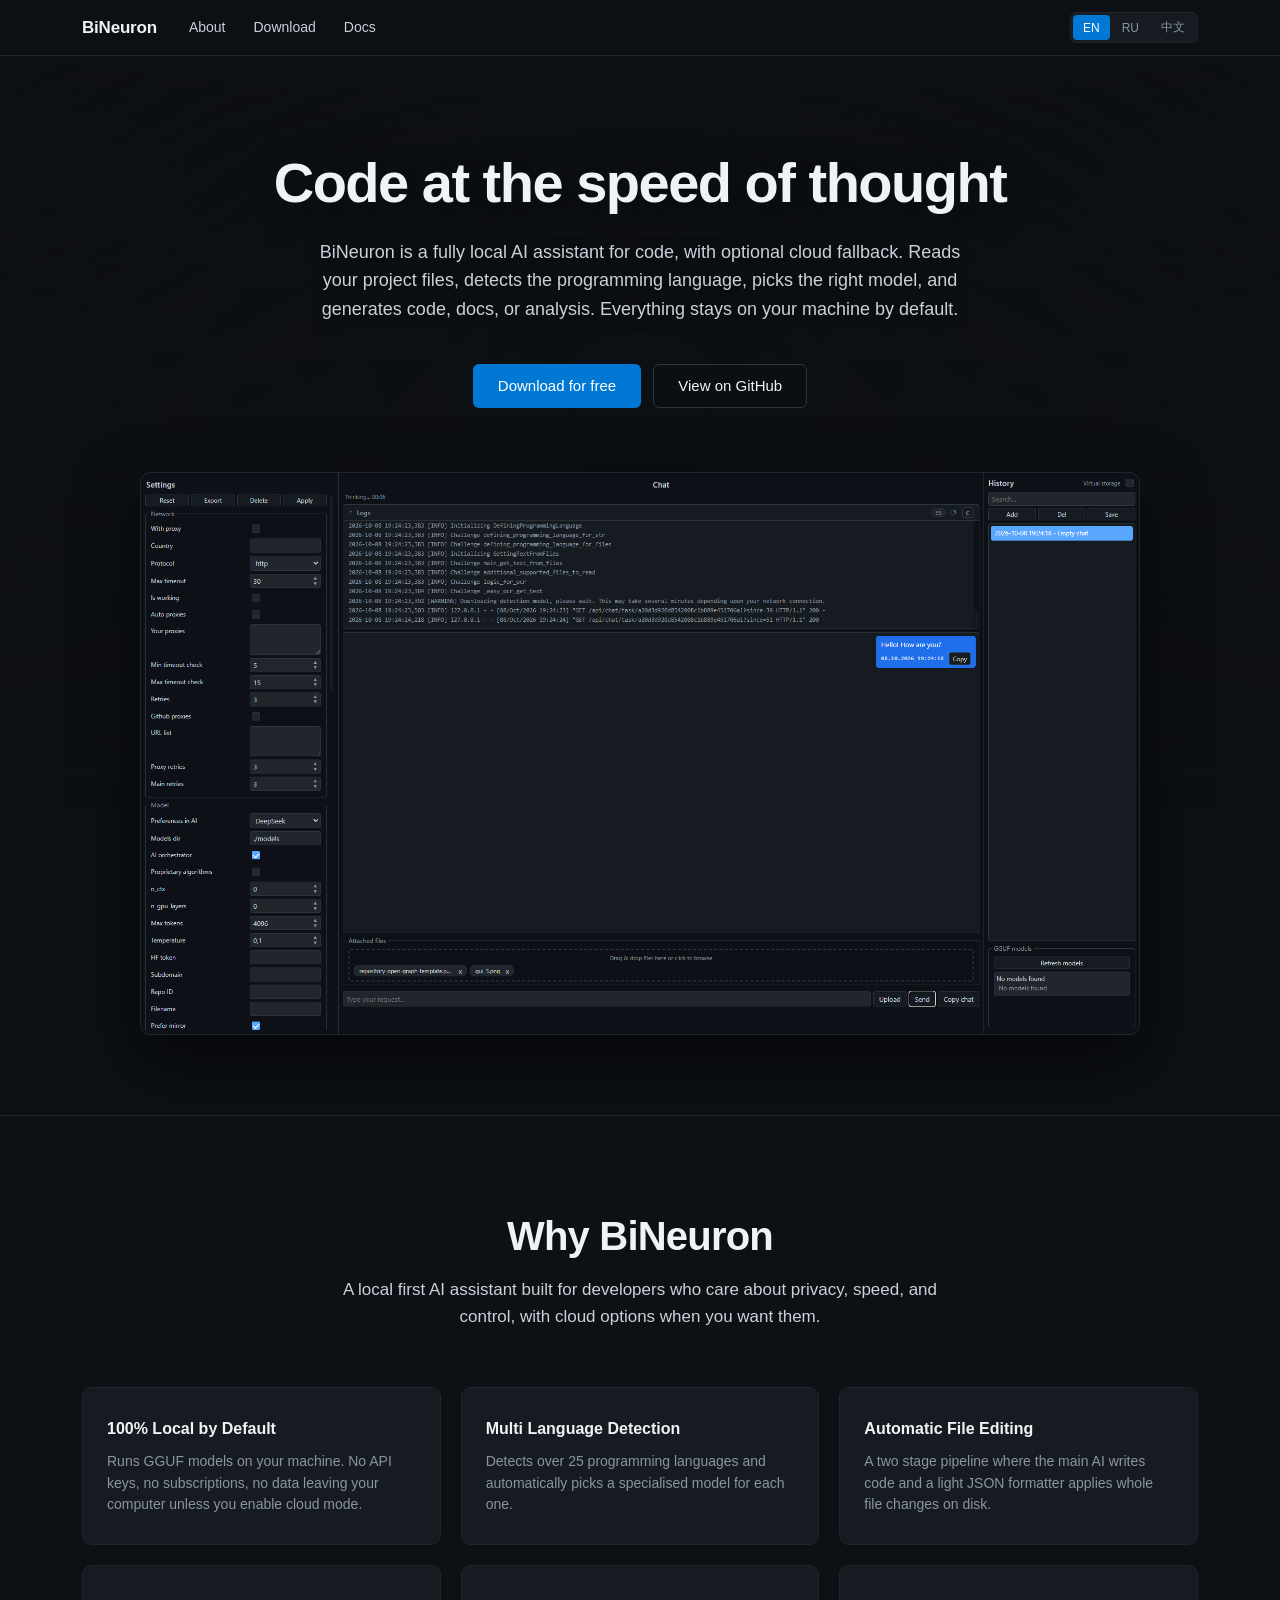
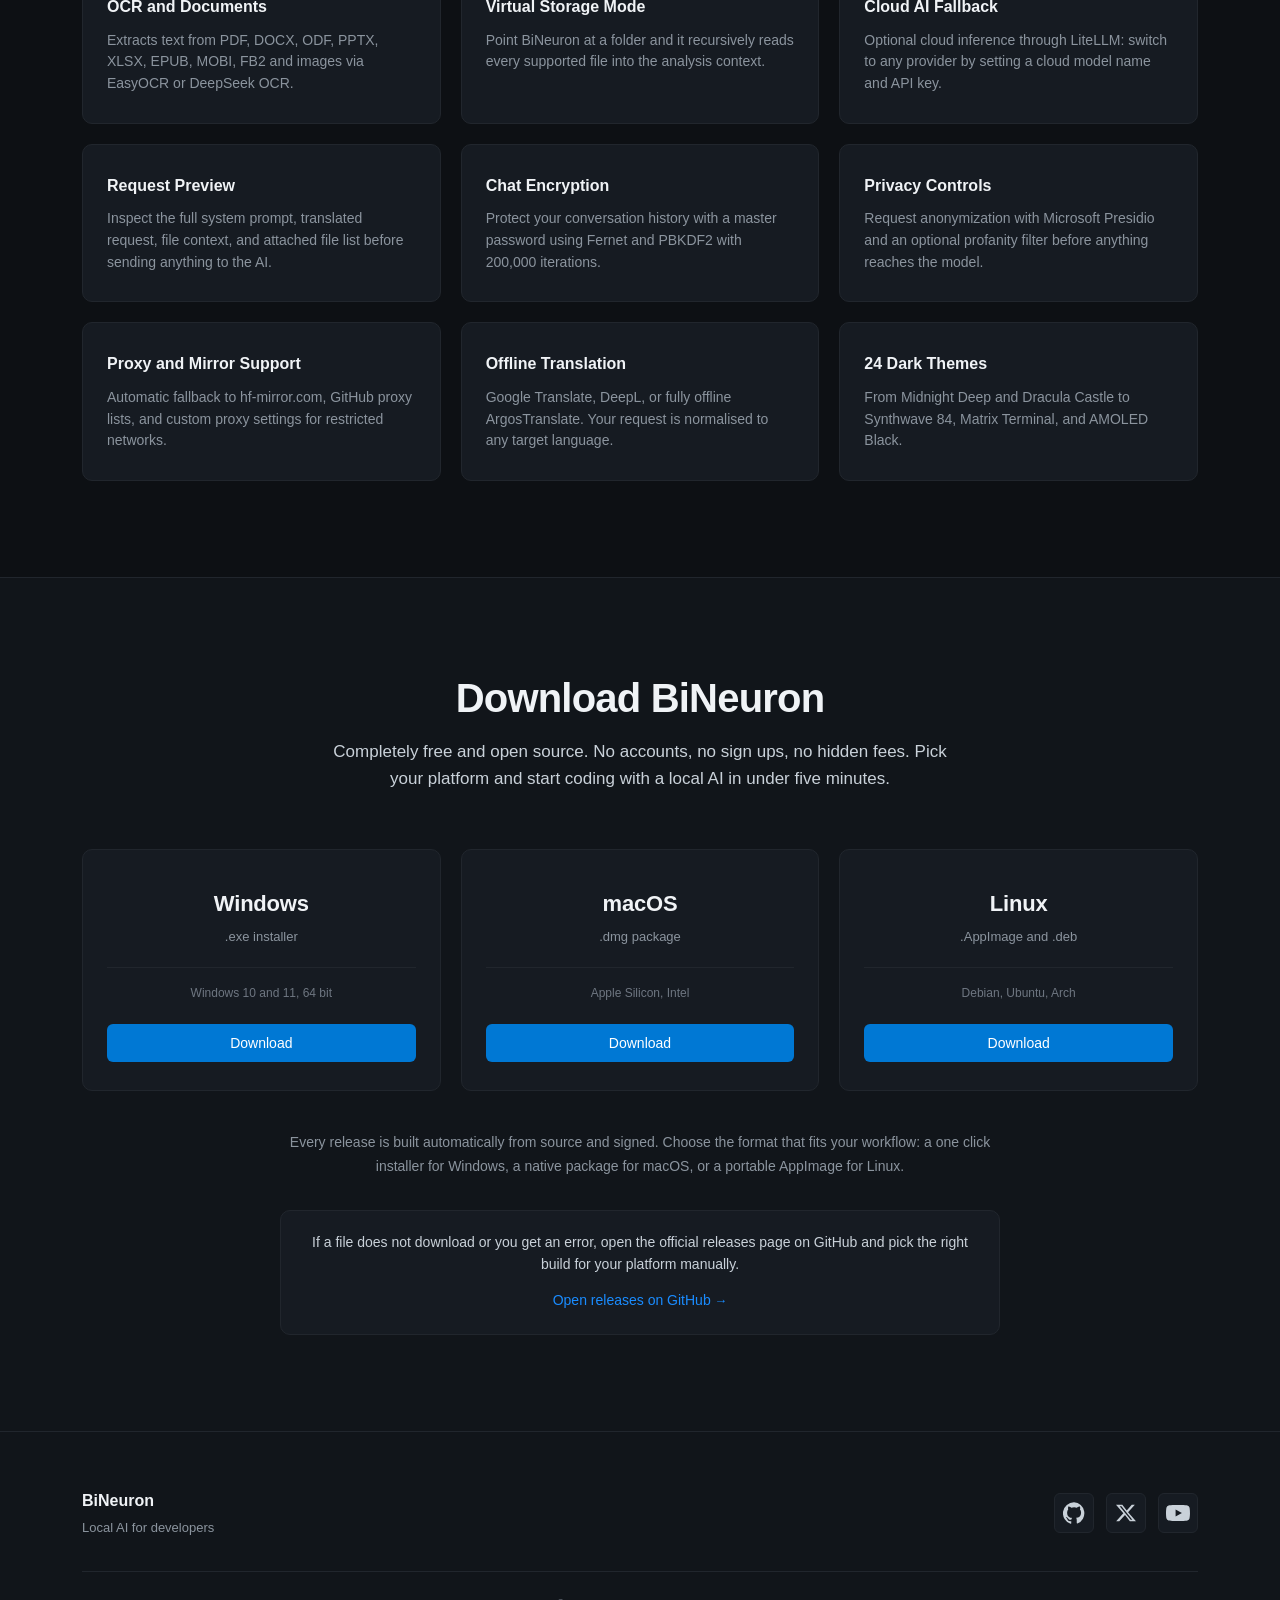
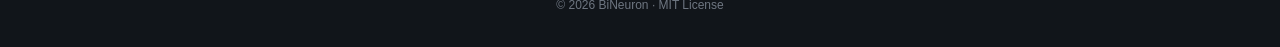
==== commit 07356d54: "Update index.html" ====
--- a/index.html
+++ b/index.html
@@ -38,7 +38,6 @@
     <a href="#" class="logo">BiNeuron</a>
     <nav class="nav-links">
       <a href="#about" data-i18n="nav_about">About</a>
-      <a href="#features" data-i18n="nav_features">Features</a>
       <a href="#download" data-i18n="nav_download">Download</a>
       <a href="https://github.com/just-not-google/BiNeuron/tree/main/docs" data-i18n="nav_docs">Docs</a>
     </nav>
@@ -142,19 +141,19 @@
           <div class="os-name">Windows</div>
           <div class="os-note" data-i18n="dl_win">.exe installer</div>
           <div class="os-desc" data-i18n="dl_win_desc">Windows 10 and 11, 64 bit</div>
-          <a href="https://github.com/just-not-google/BiNeuron/releases/download/v0.0.4/BiNeuron-Web-Windows.zip" class="btn btn-primary download-btn" data-i18n="dl_btn">Download</a>
+          <a href="https://github.com/just-not-google/BiNeuron/releases/download/v0.0.5/BiNeuron-Web-Windows.zip" class="btn btn-primary download-btn" data-i18n="dl_btn">Download</a>
         </div>
         <div class="download-card">
           <div class="os-name">macOS</div>
           <div class="os-note" data-i18n="dl_mac">.dmg package</div>
           <div class="os-desc" data-i18n="dl_mac_desc">Apple Silicon, Intel</div>
-          <a href="https://github.com/just-not-google/BiNeuron/releases/download/v0.0.4/BiNeuron-Web-MacOS.zip" class="btn btn-primary download-btn" data-i18n="dl_btn">Download</a>
+          <a href="https://github.com/just-not-google/BiNeuron/releases/download/v0.0.5/BiNeuron-Web-MacOS.zip" class="btn btn-primary download-btn" data-i18n="dl_btn">Download</a>
         </div>
         <div class="download-card">
           <div class="os-name">Linux</div>
           <div class="os-note" data-i18n="dl_linux">.AppImage and .deb</div>
           <div class="os-desc" data-i18n="dl_linux_desc">Debian, Ubuntu, Arch</div>
-          <a href="https://github.com/just-not-google/BiNeuron/releases/download/v0.0.4/BiNeuron-Web-Linux.zip" class="btn btn-primary download-btn" data-i18n="dl_btn">Download</a>
+          <a href="https://github.com/just-not-google/BiNeuron/releases/download/v0.0.5/BiNeuron-Web-Linux.zip" class="btn btn-primary download-btn" data-i18n="dl_btn">Download</a>
         </div>
       </div>
 
@@ -208,7 +207,6 @@
 const TRANSLATIONS = {
   en: {
     nav_about: "About",
-    nav_features: "Features",
     nav_download: "Download",
     nav_docs: "Docs",
     hero_title: "Code at the speed of thought",
@@ -257,7 +255,6 @@
   },
   ru: {
     nav_about: "О проекте",
-    nav_features: "Возможности",
     nav_download: "Скачать",
     nav_docs: "Документация",
     hero_title: "Код на скорости мысли",
@@ -306,7 +303,6 @@
   },
   zh: {
     nav_about: "关于",
-    nav_features: "功能",
     nav_download: "下载",
     nav_docs: "文档",
     hero_title: "以思维的速度编写代码",
@@ -449,4 +445,4 @@
 </script>
 
 </body>
-</html>+</html>
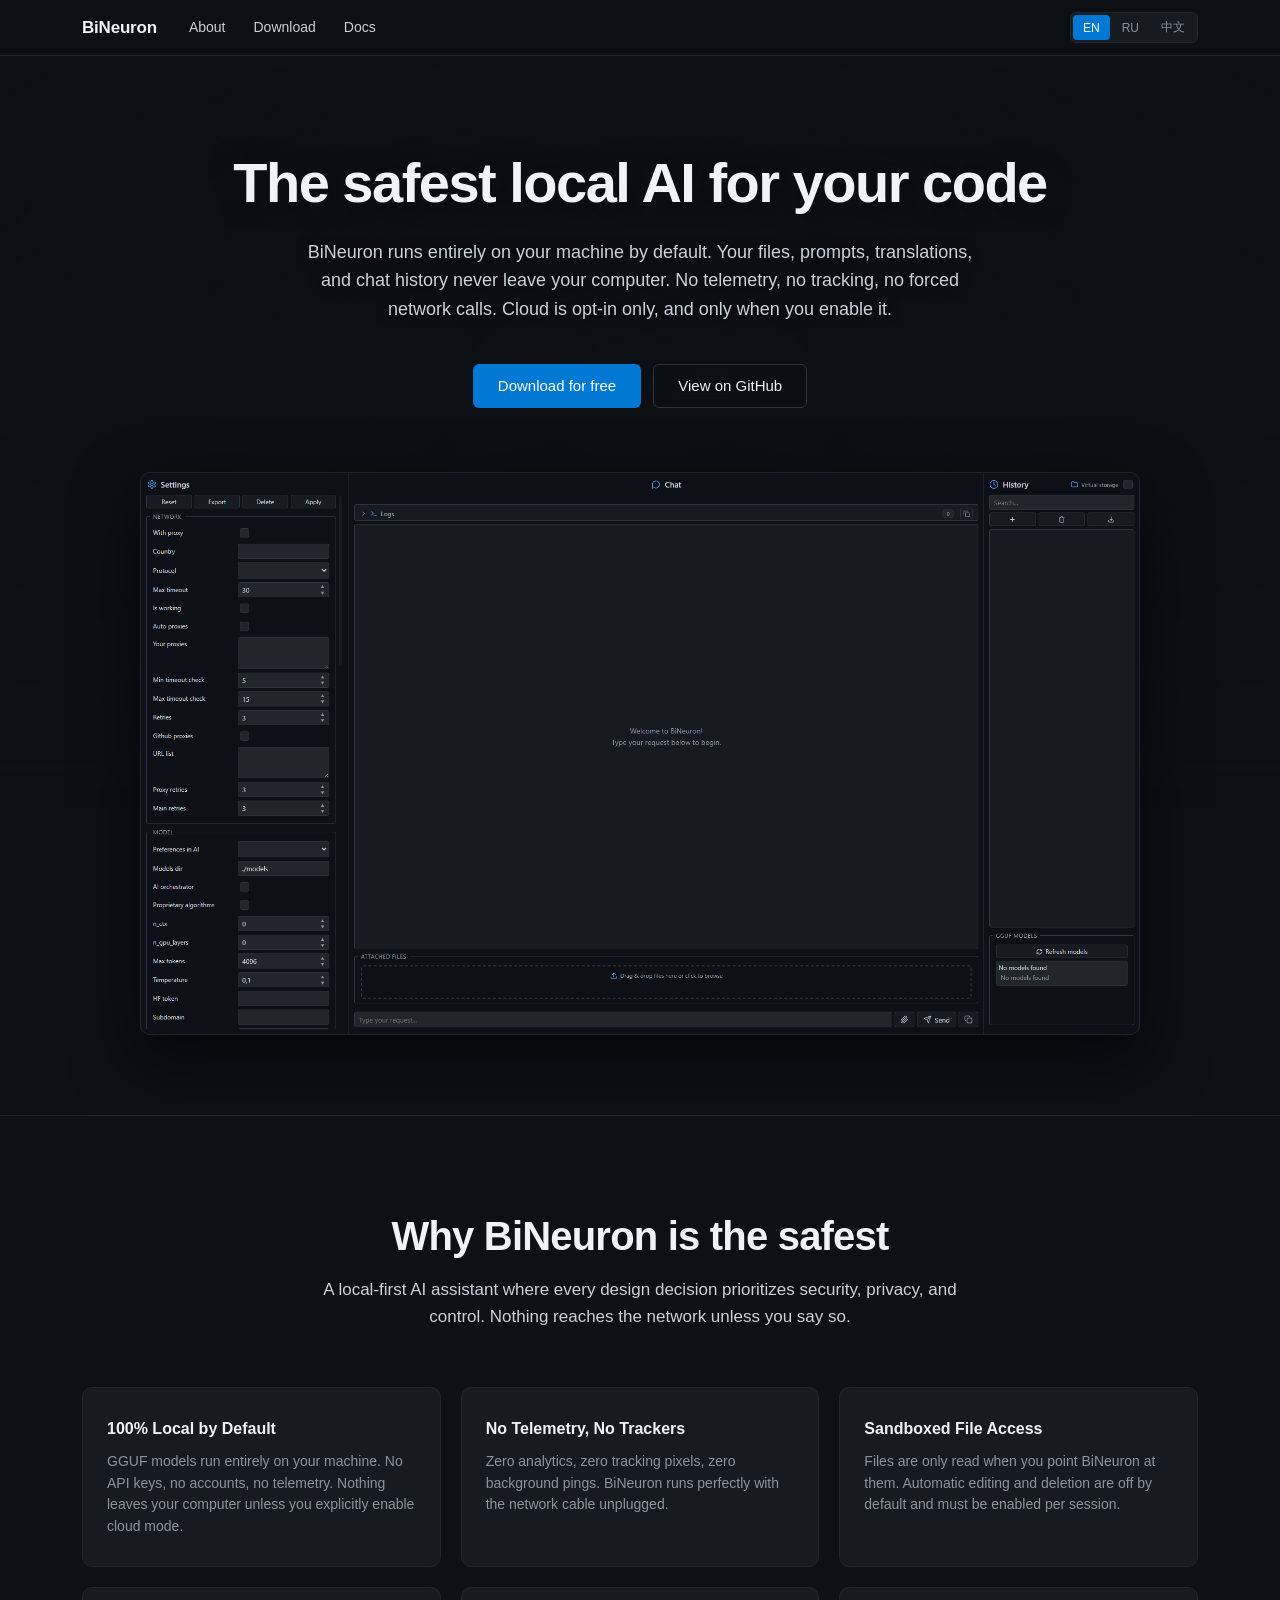
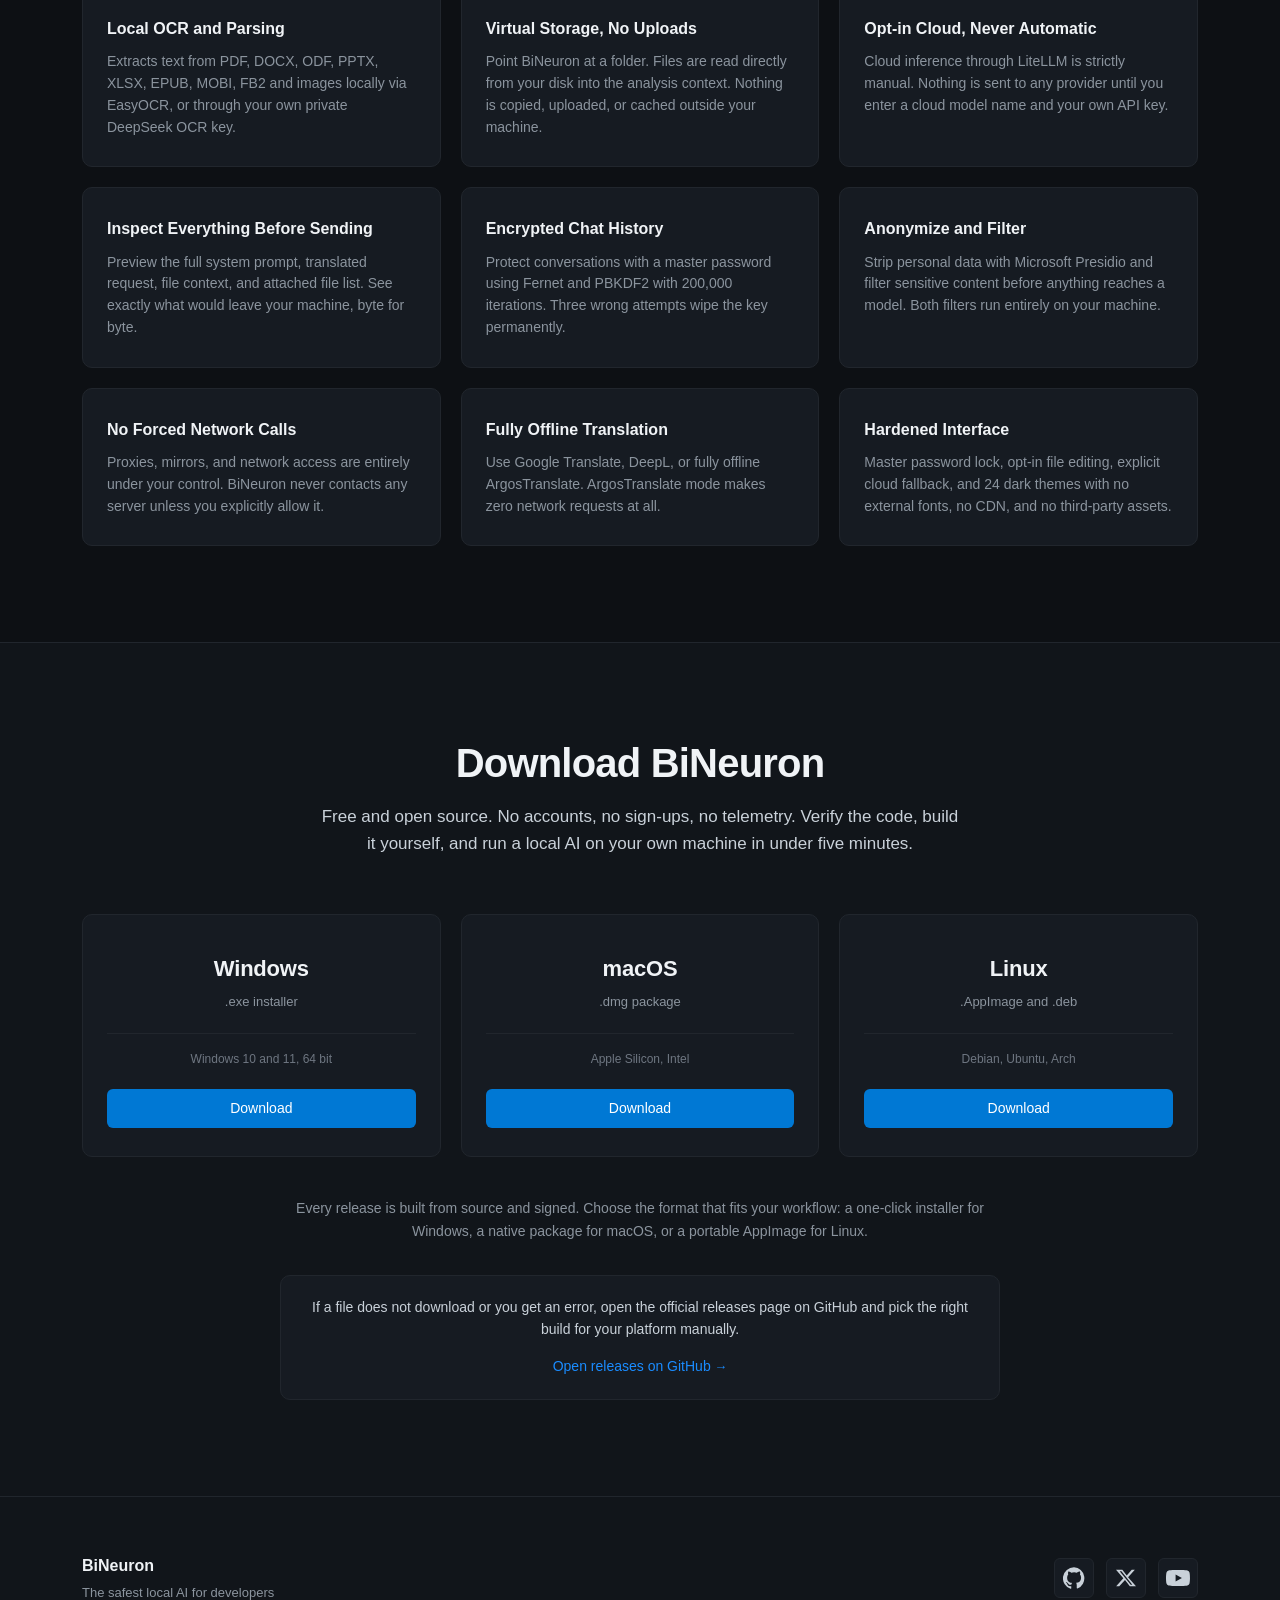
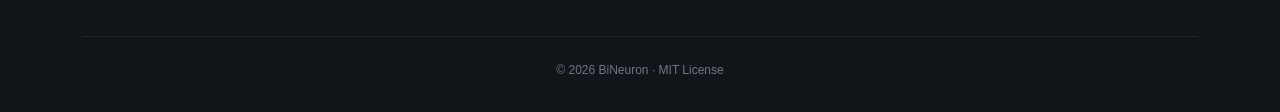
==== commit 5e0b419c: "Switching the interface to a native application and adding an analyzer. Changing the ideological ori" ====
--- a/index.html
+++ b/index.html
@@ -55,75 +55,75 @@
 
   <section class="hero">
     <div class="container">
-      <h1 data-i18n="hero_title">Code at the speed of thought</h1>
+      <h1 data-i18n="hero_title">The safest local AI for your code</h1>
       <p class="hero-sub" data-i18n="hero_sub">
-        BiNeuron is a fully local AI assistant for code, with optional cloud fallback. Reads your project files, detects the programming language, picks the right model, and generates code, docs, or analysis. Everything stays on your machine by default.
+        BiNeuron runs entirely on your machine by default. Your files, prompts, translations, and chat history never leave your computer. No telemetry, no tracking, no forced network calls. Cloud is opt-in only, and only when you enable it.
       </p>
       <div class="hero-actions">
         <a href="#download" class="btn btn-primary" data-i18n="btn_download">Download for free</a>
         <a href="https://github.com/just-not-google/BiNeuron" class="btn btn-secondary" data-i18n="btn_github">View on GitHub</a>
       </div>
       <div class="hero-image">
-        <img src="img_files/gui_screenshot_3.png" alt="BiNeuron">
+        <img src="img_files/gui_screenshot_4.png" alt="BiNeuron">
       </div>
     </div>
   </section>
 
   <section id="about" class="section">
     <div class="container">
-      <h2 class="section-title" data-i18n="about_title">Why BiNeuron</h2>
+      <h2 class="section-title" data-i18n="about_title">Why BiNeuron is the safest</h2>
       <p class="section-sub" data-i18n="about_text">
-        A local first AI assistant built for developers who care about privacy, speed, and control, with cloud options when you want them.
+        A local-first AI assistant where every design decision prioritizes security, privacy, and control. Nothing reaches the network unless you say so.
       </p>
 
       <div class="features">
         <div class="feature">
           <h3 data-i18n="f1_title">100% Local by Default</h3>
-          <p data-i18n="f1_text">Runs GGUF models on your machine. No API keys, no subscriptions, no data leaving your computer unless you enable cloud mode.</p>
-        </div>
-        <div class="feature">
-          <h3 data-i18n="f2_title">Multi Language Detection</h3>
-          <p data-i18n="f2_text">Detects over 25 programming languages and automatically picks a specialised model for each one.</p>
-        </div>
-        <div class="feature">
-          <h3 data-i18n="f3_title">Automatic File Editing</h3>
-          <p data-i18n="f3_text">A two stage pipeline where the main AI writes code and a light JSON formatter applies whole file changes on disk.</p>
-        </div>
-        <div class="feature">
-          <h3 data-i18n="f4_title">OCR and Documents</h3>
-          <p data-i18n="f4_text">Extracts text from PDF, DOCX, ODF, PPTX, XLSX, EPUB, MOBI, FB2 and images via EasyOCR or DeepSeek OCR.</p>
-        </div>
-        <div class="feature">
-          <h3 data-i18n="f5_title">Virtual Storage Mode</h3>
-          <p data-i18n="f5_text">Point BiNeuron at a folder and it recursively reads every supported file into the analysis context.</p>
-        </div>
-        <div class="feature">
-          <h3 data-i18n="f6_title">Cloud AI Fallback</h3>
-          <p data-i18n="f6_text">Optional cloud inference through LiteLLM: switch to any provider by setting a cloud model name and API key.</p>
-        </div>
-        <div class="feature">
-          <h3 data-i18n="f7_title">Request Preview</h3>
-          <p data-i18n="f7_text">Inspect the full system prompt, translated request, file context, and attached file list before sending anything to the AI.</p>
-        </div>
-        <div class="feature">
-          <h3 data-i18n="f8_title">Chat Encryption</h3>
-          <p data-i18n="f8_text">Protect your conversation history with a master password using Fernet and PBKDF2 with 200,000 iterations.</p>
-        </div>
-        <div class="feature">
-          <h3 data-i18n="f9_title">Privacy Controls</h3>
-          <p data-i18n="f9_text">Request anonymization with Microsoft Presidio and an optional profanity filter before anything reaches the model.</p>
-        </div>
-        <div class="feature">
-          <h3 data-i18n="f10_title">Proxy and Mirror Support</h3>
-          <p data-i18n="f10_text">Automatic fallback to hf-mirror.com, GitHub proxy lists, and custom proxy settings for restricted networks.</p>
-        </div>
-        <div class="feature">
-          <h3 data-i18n="f11_title">Offline Translation</h3>
-          <p data-i18n="f11_text">Google Translate, DeepL, or fully offline ArgosTranslate. Your request is normalised to any target language.</p>
-        </div>
-        <div class="feature">
-          <h3 data-i18n="f12_title">24 Dark Themes</h3>
-          <p data-i18n="f12_text">From Midnight Deep and Dracula Castle to Synthwave 84, Matrix Terminal, and AMOLED Black.</p>
+          <p data-i18n="f1_text">GGUF models run entirely on your machine. No API keys, no accounts, no telemetry. Nothing leaves your computer unless you explicitly enable cloud mode.</p>
+        </div>
+        <div class="feature">
+          <h3 data-i18n="f2_title">No Telemetry, No Trackers</h3>
+          <p data-i18n="f2_text">Zero analytics, zero tracking pixels, zero background pings. BiNeuron runs perfectly with the network cable unplugged.</p>
+        </div>
+        <div class="feature">
+          <h3 data-i18n="f3_title">Sandboxed File Access</h3>
+          <p data-i18n="f3_text">Files are only read when you point BiNeuron at them. Automatic editing and deletion are off by default and must be enabled per session.</p>
+        </div>
+        <div class="feature">
+          <h3 data-i18n="f4_title">Local OCR and Parsing</h3>
+          <p data-i18n="f4_text">Extracts text from PDF, DOCX, ODF, PPTX, XLSX, EPUB, MOBI, FB2 and images locally via EasyOCR, or through your own private DeepSeek OCR key.</p>
+        </div>
+        <div class="feature">
+          <h3 data-i18n="f5_title">Virtual Storage, No Uploads</h3>
+          <p data-i18n="f5_text">Point BiNeuron at a folder. Files are read directly from your disk into the analysis context. Nothing is copied, uploaded, or cached outside your machine.</p>
+        </div>
+        <div class="feature">
+          <h3 data-i18n="f6_title">Opt-in Cloud, Never Automatic</h3>
+          <p data-i18n="f6_text">Cloud inference through LiteLLM is strictly manual. Nothing is sent to any provider until you enter a cloud model name and your own API key.</p>
+        </div>
+        <div class="feature">
+          <h3 data-i18n="f7_title">Inspect Everything Before Sending</h3>
+          <p data-i18n="f7_text">Preview the full system prompt, translated request, file context, and attached file list. See exactly what would leave your machine, byte for byte.</p>
+        </div>
+        <div class="feature">
+          <h3 data-i18n="f8_title">Encrypted Chat History</h3>
+          <p data-i18n="f8_text">Protect conversations with a master password using Fernet and PBKDF2 with 200,000 iterations. Three wrong attempts wipe the key permanently.</p>
+        </div>
+        <div class="feature">
+          <h3 data-i18n="f9_title">Anonymize and Filter</h3>
+          <p data-i18n="f9_text">Strip personal data with Microsoft Presidio and filter sensitive content before anything reaches a model. Both filters run entirely on your machine.</p>
+        </div>
+        <div class="feature">
+          <h3 data-i18n="f10_title">No Forced Network Calls</h3>
+          <p data-i18n="f10_text">Proxies, mirrors, and network access are entirely under your control. BiNeuron never contacts any server unless you explicitly allow it.</p>
+        </div>
+        <div class="feature">
+          <h3 data-i18n="f11_title">Fully Offline Translation</h3>
+          <p data-i18n="f11_text">Use Google Translate, DeepL, or fully offline ArgosTranslate. ArgosTranslate mode makes zero network requests at all.</p>
+        </div>
+        <div class="feature">
+          <h3 data-i18n="f12_title">Hardened Interface</h3>
+          <p data-i18n="f12_text">Master password lock, opt-in file editing, explicit cloud fallback, and 24 dark themes with no external fonts, no CDN, and no third-party assets.</p>
         </div>
       </div>
     </div>
@@ -133,7 +133,7 @@
     <div class="container">
       <h2 class="section-title" data-i18n="download_title">Download BiNeuron</h2>
       <p class="section-sub" data-i18n="download_text">
-        Completely free and open source. No accounts, no sign ups, no hidden fees. Pick your platform and start coding with a local AI in under five minutes.
+        Free and open source. No accounts, no sign-ups, no telemetry. Verify the code, build it yourself, and run a local AI on your own machine in under five minutes.
       </p>
 
       <div class="download-grid">
@@ -158,7 +158,7 @@
       </div>
 
       <p class="download-foot" data-i18n="download_note">
-        Every release is built automatically from source and signed. Choose the format that fits your workflow: a one click installer for Windows, a native package for macOS, or a portable AppImage for Linux.
+        Every release is built from source and signed. Choose the format that fits your workflow: a one-click installer for Windows, a native package for macOS, or a portable AppImage for Linux.
       </p>
 
       <div class="download-help">
@@ -179,7 +179,7 @@
     <div class="footer-inner">
       <div class="footer-brand">
         <div class="footer-logo">BiNeuron</div>
-        <div class="footer-tag" data-i18n="footer_tag">Local AI for developers</div>
+        <div class="footer-tag" data-i18n="footer_tag">The safest local AI for developers</div>
       </div>
       <div class="social-links">
         <a href="https://github.com/just-not-google/BiNeuron" target="_blank" rel="noopener" aria-label="GitHub" title="GitHub">
@@ -209,39 +209,39 @@
     nav_about: "About",
     nav_download: "Download",
     nav_docs: "Docs",
-    hero_title: "Code at the speed of thought",
-    hero_sub: "BiNeuron is a fully local AI assistant for code, with optional cloud fallback. Reads your project files, detects the programming language, picks the right model, and generates code, docs, or analysis. Everything stays on your machine by default.",
+    hero_title: "The safest local AI for your code",
+    hero_sub: "BiNeuron runs entirely on your machine by default. Your files, prompts, translations, and chat history never leave your computer. No telemetry, no tracking, no forced network calls. Cloud is opt-in only, and only when you enable it.",
     btn_download: "Download for free",
     btn_github: "View on GitHub",
-    about_title: "Why BiNeuron",
-    about_text: "A local first AI assistant built for developers who care about privacy, speed, and control, with cloud options when you want them.",
+    about_title: "Why BiNeuron is the safest",
+    about_text: "A local-first AI assistant where every design decision prioritizes security, privacy, and control. Nothing reaches the network unless you say so.",
     f1_title: "100% Local by Default",
-    f1_text: "Runs GGUF models on your machine. No API keys, no subscriptions, no data leaving your computer unless you enable cloud mode.",
-    f2_title: "Multi Language Detection",
-    f2_text: "Detects over 25 programming languages and automatically picks a specialised model for each one.",
-    f3_title: "Automatic File Editing",
-    f3_text: "A two stage pipeline where the main AI writes code and a light JSON formatter applies whole file changes on disk.",
-    f4_title: "OCR and Documents",
-    f4_text: "Extracts text from PDF, DOCX, ODF, PPTX, XLSX, EPUB, MOBI, FB2 and images via EasyOCR or DeepSeek OCR.",
-    f5_title: "Virtual Storage Mode",
-    f5_text: "Point BiNeuron at a folder and it recursively reads every supported file into the analysis context.",
-    f6_title: "Cloud AI Fallback",
-    f6_text: "Optional cloud inference through LiteLLM: switch to any provider by setting a cloud model name and API key.",
-    f7_title: "Request Preview",
-    f7_text: "Inspect the full system prompt, translated request, file context, and attached file list before sending anything to the AI.",
-    f8_title: "Chat Encryption",
-    f8_text: "Protect your conversation history with a master password using Fernet and PBKDF2 with 200,000 iterations.",
-    f9_title: "Privacy Controls",
-    f9_text: "Request anonymization with Microsoft Presidio and an optional profanity filter before anything reaches the model.",
-    f10_title: "Proxy and Mirror Support",
-    f10_text: "Automatic fallback to hf-mirror.com, GitHub proxy lists, and custom proxy settings for restricted networks.",
-    f11_title: "Offline Translation",
-    f11_text: "Google Translate, DeepL, or fully offline ArgosTranslate. Your request is normalised to any target language.",
-    f12_title: "24 Dark Themes",
-    f12_text: "From Midnight Deep and Dracula Castle to Synthwave 84, Matrix Terminal, and AMOLED Black.",
+    f1_text: "GGUF models run entirely on your machine. No API keys, no accounts, no telemetry. Nothing leaves your computer unless you explicitly enable cloud mode.",
+    f2_title: "No Telemetry, No Trackers",
+    f2_text: "Zero analytics, zero tracking pixels, zero background pings. BiNeuron runs perfectly with the network cable unplugged.",
+    f3_title: "Sandboxed File Access",
+    f3_text: "Files are only read when you point BiNeuron at them. Automatic editing and deletion are off by default and must be enabled per session.",
+    f4_title: "Local OCR and Parsing",
+    f4_text: "Extracts text from PDF, DOCX, ODF, PPTX, XLSX, EPUB, MOBI, FB2 and images locally via EasyOCR, or through your own private DeepSeek OCR key.",
+    f5_title: "Virtual Storage, No Uploads",
+    f5_text: "Point BiNeuron at a folder. Files are read directly from your disk into the analysis context. Nothing is copied, uploaded, or cached outside your machine.",
+    f6_title: "Opt-in Cloud, Never Automatic",
+    f6_text: "Cloud inference through LiteLLM is strictly manual. Nothing is sent to any provider until you enter a cloud model name and your own API key.",
+    f7_title: "Inspect Everything Before Sending",
+    f7_text: "Preview the full system prompt, translated request, file context, and attached file list. See exactly what would leave your machine, byte for byte.",
+    f8_title: "Encrypted Chat History",
+    f8_text: "Protect conversations with a master password using Fernet and PBKDF2 with 200,000 iterations. Three wrong attempts wipe the key permanently.",
+    f9_title: "Anonymize and Filter",
+    f9_text: "Strip personal data with Microsoft Presidio and filter sensitive content before anything reaches a model. Both filters run entirely on your machine.",
+    f10_title: "No Forced Network Calls",
+    f10_text: "Proxies, mirrors, and network access are entirely under your control. BiNeuron never contacts any server unless you explicitly allow it.",
+    f11_title: "Fully Offline Translation",
+    f11_text: "Use Google Translate, DeepL, or fully offline ArgosTranslate. ArgosTranslate mode makes zero network requests at all.",
+    f12_title: "Hardened Interface",
+    f12_text: "Master password lock, opt-in file editing, explicit cloud fallback, and 24 dark themes with no external fonts, no CDN, and no third-party assets.",
     download_title: "Download BiNeuron",
-    download_text: "Completely free and open source. No accounts, no sign ups, no hidden fees. Pick your platform and start coding with a local AI in under five minutes.",
-    download_note: "Every release is built automatically from source and signed. Choose the format that fits your workflow: a one click installer for Windows, a native package for macOS, or a portable AppImage for Linux.",
+    download_text: "Free and open source. No accounts, no sign-ups, no telemetry. Verify the code, build it yourself, and run a local AI on your own machine in under five minutes.",
+    download_note: "Every release is built from source and signed. Choose the format that fits your workflow: a one-click installer for Windows, a native package for macOS, or a portable AppImage for Linux.",
     download_help_text: "If a file does not download or you get an error, open the official releases page on GitHub and pick the right build for your platform manually.",
     download_help_link: "Open releases on GitHub",
     dl_win: ".exe installer",
@@ -251,45 +251,45 @@
     dl_linux: ".AppImage and .deb",
     dl_linux_desc: "Debian, Ubuntu, Arch",
     dl_btn: "Download",
-    footer_tag: "Local AI for developers"
+    footer_tag: "The safest local AI for developers"
   },
   ru: {
     nav_about: "О проекте",
     nav_download: "Скачать",
     nav_docs: "Документация",
-    hero_title: "Код на скорости мысли",
-    hero_sub: "BiNeuron это полностью локальный ИИ ассистент для кода с опциональным переходом в облако. Читает файлы проекта, определяет язык программирования, подбирает нужную модель и генерирует код, документацию или анализ. По умолчанию всё остаётся на вашей машине.",
+    hero_title: "Самый безопасный локальный ИИ для вашего кода",
+    hero_sub: "BiNeuron полностью работает на вашей машине по умолчанию. Файлы, запросы, переводы и история чатов не покидают ваш компьютер. Без телеметрии, без трекинга, без принудительных сетевых вызовов. Облако только по вашему явному включению.",
     btn_download: "Скачать бесплатно",
     btn_github: "Открыть на GitHub",
-    about_title: "Почему BiNeuron",
-    about_text: "Локальный ИИ ассистент для разработчиков, которым важны приватность, скорость и контроль, с облачными возможностями по желанию.",
-    f1_title: "Локально по умолчанию",
-    f1_text: "GGUF модели работают на вашей машине. Без API ключей, без подписок, без передачи данных, пока вы сами не включите облачный режим.",
-    f2_title: "Мультиязычное определение",
-    f2_text: "Определяет более 25 языков программирования и автоматически подбирает специализированную модель под каждый.",
-    f3_title: "Автоматическое редактирование файлов",
-    f3_text: "Двухэтапный пайплайн: основная ИИ модель пишет код, лёгкий JSON форматтер применяет полные замены файлов на диске.",
-    f4_title: "OCR и документы",
-    f4_text: "Извлекает текст из PDF, DOCX, ODF, PPTX, XLSX, EPUB, MOBI, FB2 и изображений через EasyOCR или DeepSeek OCR.",
-    f5_title: "Режим виртуального хранилища",
-    f5_text: "Укажите папку, и BiNeuron рекурсивно прочитает все поддерживаемые файлы в контекст анализа.",
-    f6_title: "Облачный ИИ как резерв",
-    f6_text: "Опциональный облачный инференс через LiteLLM: переключение на любого провайдера указанием имени модели и API ключа.",
-    f7_title: "Предпросмотр запроса",
-    f7_text: "Просмотр полного системного промпта, переведённого запроса, контекста файлов и списка прикреплённых файлов до отправки в ИИ.",
-    f8_title: "Шифрование чатов",
-    f8_text: "Защита истории диалогов мастер паролем через Fernet и PBKDF2 с 200 000 итераций.",
-    f9_title: "Приватность",
-    f9_text: "Анонимизация запроса через Microsoft Presidio и опциональный фильтр ненормативной лексики перед отправкой в модель.",
-    f10_title: "Прокси и зеркала",
-    f10_text: "Автоматический переход на hf-mirror.com, списки прокси с GitHub и свои прокси для сетей с ограничениями.",
-    f11_title: "Офлайн перевод",
-    f11_text: "Google Translate, DeepL или полностью офлайн ArgosTranslate. Запрос нормализуется на любой целевой язык.",
-    f12_title: "24 тёмные темы",
-    f12_text: "От Midnight Deep и Dracula Castle до Synthwave 84, Matrix Terminal и AMOLED Black.",
+    about_title: "Почему BiNeuron безопаснее всех",
+    about_text: "Локальный ИИ ассистент, в котором каждое решение ставит на первое место безопасность, приватность и контроль. Ничего не уходит в сеть, пока вы сами это не разрешите.",
+    f1_title: "100% Локально по умолчанию",
+    f1_text: "GGUF модели работают полностью на вашей машине. Без API ключей, без аккаунтов, без телеметрии. Ничего не покидает ваш компьютер, пока вы сами не включите облачный режим.",
+    f2_title: "Без телеметрии и трекеров",
+    f2_text: "Ноль аналитики, ноль трекинг-пикселей, ноль фоновых пингов. BiNeuron отлично работает даже с отключённым сетевым кабелем.",
+    f3_title: "Изолированный доступ к файлам",
+    f3_text: "Файлы читаются только тогда, когда вы сами укажете их BiNeuron. Автоматическое редактирование и удаление отключены по умолчанию и включаются отдельно на сессию.",
+    f4_title: "Локальный OCR и парсинг",
+    f4_text: "Извлекает текст из PDF, DOCX, ODF, PPTX, XLSX, EPUB, MOBI, FB2 и изображений локально через EasyOCR или через ваш собственный ключ DeepSeek OCR.",
+    f5_title: "Виртуальное хранилище без загрузок",
+    f5_text: "Укажите BiNeuron на папку. Файлы читаются напрямую с диска в контекст анализа. Ничего не копируется, не загружается и не кэшируется вне вашей машины.",
+    f6_title: "Облако только вручную",
+    f6_text: "Облачный инференс через LiteLLM строго вручную. Ничего не отправляется провайдеру, пока вы сами не введёте имя облачной модели и свой API ключ.",
+    f7_title: "Полный предпросмотр запроса",
+    f7_text: "Просмотр полного системного промпта, переведённого запроса, контекста файлов и списка вложений. Вы точно видите, что покинет вашу машину, до байта.",
+    f8_title: "Зашифрованная история чатов",
+    f8_text: "История диалогов защищена мастер паролем через Fernet и PBKDF2 с 200 000 итераций. Три неверных попытки навсегда удаляют ключ.",
+    f9_title: "Анонимизация и фильтрация",
+    f9_text: "Удаляет персональные данные через Microsoft Presidio и фильтрует чувствительный контент до отправки в модель. Оба фильтра работают полностью на вашей машине.",
+    f10_title: "Без принудительных сетевых вызовов",
+    f10_text: "Прокси, зеркала и сетевой доступ полностью под вашим контролем. BiNeuron не обращается ни к какому серверу, пока вы сами это не разрешите.",
+    f11_title: "Полностью офлайн перевод",
+    f11_text: "Google Translate, DeepL или полностью офлайн ArgosTranslate. Режим ArgosTranslate делает ноль сетевых запросов.",
+    f12_title: "Укреплённый интерфейс",
+    f12_text: "Мастер-пароль, редактирование файлов только по включению, облако только вручную, 24 тёмные темы без внешних шрифтов, CDN и сторонних ресурсов.",
     download_title: "Скачать BiNeuron",
-    download_text: "Полностью бесплатный проект с открытым исходным кодом. Без регистрации, без подписок, без скрытых платежей. Выберите платформу и начните писать код с локальным ИИ меньше чем за пять минут.",
-    download_note: "Каждый релиз собирается автоматически из исходников и подписывается. Выберите подходящий формат: установщик в один клик для Windows, нативный пакет для macOS или портативный AppImage для Linux.",
+    download_text: "Бесплатный проект с открытым исходным кодом. Без аккаунтов, без регистрации, без телеметрии. Проверьте код, соберите сами и запустите локальный ИИ на своей машине меньше чем за пять минут.",
+    download_note: "Каждый релиз собирается из исходников и подписывается. Выберите подходящий формат: установщик в один клик для Windows, нативный пакет для macOS или портативный AppImage для Linux.",
     download_help_text: "Если файл не скачивается или появляется ошибка, откройте официальную страницу релизов на GitHub и выберите сборку для вашей платформы вручную.",
     download_help_link: "Открыть релизы на GitHub",
     dl_win: ".exe установщик",
@@ -299,45 +299,45 @@
     dl_linux: ".AppImage и .deb",
     dl_linux_desc: "Debian, Ubuntu, Arch",
     dl_btn: "Скачать",
-    footer_tag: "Локальный ИИ для разработчиков"
+    footer_tag: "Самый безопасный локальный ИИ для разработчиков"
   },
   zh: {
     nav_about: "关于",
     nav_download: "下载",
     nav_docs: "文档",
-    hero_title: "以思维的速度编写代码",
-    hero_sub: "BiNeuron 是一个完全本地的代码 AI 助手，可选择云端回退。读取你的项目文件，识别编程语言，选择最合适的模型，并生成代码、文档或分析。默认情况下一切都在你自己的机器上完成。",
+    hero_title: "为你的代码打造的最安全的本地 AI",
+    hero_sub: "BiNeuron 默认完全在你的机器上运行。文件、提示、翻译和对话历史永远不会离开你的电脑。没有遥测，没有跟踪，没有强制网络请求。云端仅在你自行启用时才会使用。",
     btn_download: "免费下载",
     btn_github: "在 GitHub 上查看",
-    about_title: "为什么选择 BiNeuron",
-    about_text: "为注重隐私、速度和掌控的开发者打造的本地优先 AI 助手，并可按需使用云端功能。",
+    about_title: "为什么 BiNeuron 最安全",
+    about_text: "一个本地优先的 AI 助手，每个设计决策都以安全、隐私和控制为先。除非你明确允许，否则不会有任何内容进入网络。",
     f1_title: "默认完全本地",
-    f1_text: "GGUF 模型在你自己的机器上运行。无需 API 密钥，无需订阅，除非启用云模式，否则数据不会离开你的电脑。",
-    f2_title: "多语言检测",
-    f2_text: "识别 25 种以上编程语言，并为每种语言自动选择专用模型。",
-    f3_title: "自动文件编辑",
-    f3_text: "两阶段流水线：主 AI 编写代码，轻量级 JSON 格式化器在磁盘上应用整文件更改。",
-    f4_title: "OCR 与文档",
-    f4_text: "通过 EasyOCR 或 DeepSeek OCR 从 PDF、DOCX、ODF、PPTX、XLSX、EPUB、MOBI、FB2 和图像中提取文本。",
-    f5_title: "虚拟存储模式",
-    f5_text: "将 BiNeuron 指向一个文件夹，它会递归读取所有受支持的文件到分析上下文中。",
-    f6_title: "云端 AI 回退",
-    f6_text: "通过 LiteLLM 可选云端推理：只需设置云模型名称和 API 密钥即可切换到任意提供商。",
-    f7_title: "请求预览",
-    f7_text: "在将任何内容发送到 AI 之前，检查完整的系统提示、翻译后的请求、文件上下文和附加文件列表。",
-    f8_title: "对话加密",
-    f8_text: "使用主密码保护你的对话历史，采用 Fernet 和 PBKDF2，200,000 次迭代。",
-    f9_title: "隐私控制",
-    f9_text: "在内容到达模型之前，使用 Microsoft Presidio 进行请求匿名化，并可选启用脏话过滤。",
-    f10_title: "代理与镜像支持",
-    f10_text: "在受限网络中自动回退到 hf-mirror.com、GitHub 代理列表和自定义代理设置。",
-    f11_title: "离线翻译",
-    f11_text: "Google Translate、DeepL 或完全离线的 ArgosTranslate。请求会被规范化为任意目标语言。",
-    f12_title: "24 个深色主题",
-    f12_text: "从 Midnight Deep 和 Dracula Castle 到 Synthwave 84、Matrix Terminal 和 AMOLED Black。",
+    f1_text: "GGUF 模型完全在你的机器上运行。无 API 密钥、无账号、无遥测。除非你明确启用云模式，否则不会有任何内容离开你的电脑。",
+    f2_title: "无遥测，无跟踪",
+    f2_text: "零分析、零跟踪像素、零后台请求。即使拔掉网线，BiNeuron 也能完美运行。",
+    f3_title: "隔离的文件访问",
+    f3_text: "只有你主动指定时，BiNeuron 才会读取文件。自动编辑和删除默认关闭，必须按会话手动启用。",
+    f4_title: "本地 OCR 与解析",
+    f4_text: "通过 EasyOCR 本地从 PDF、DOCX、ODF、PPTX、XLSX、EPUB、MOBI、FB2 和图像中提取文本，或使用你自己的 DeepSeek OCR 密钥。",
+    f5_title: "虚拟存储，无上传",
+    f5_text: "将 BiNeuron 指向一个文件夹，文件直接从磁盘读入分析上下文。不会复制、上传或缓存到你的机器之外。",
+    f6_title: "云端严格手动",
+    f6_text: "通过 LiteLLM 的云端推理严格手动。在你亲自输入云模型名称和 API 密钥之前，不会向任何提供商发送任何内容。",
+    f7_title: "发送前完整预览",
+    f7_text: "预览完整的系统提示、翻译后的请求、文件上下文和附件列表。逐字节看到什么会离开你的机器。",
+    f8_title: "加密对话历史",
+    f8_text: "使用主密码保护对话历史，采用 Fernet 和 PBKDF2，200,000 次迭代。三次错误输入将永久删除密钥。",
+    f9_title: "匿名化与过滤",
+    f9_text: "在内容到达模型之前，使用 Microsoft Presidio 去除个人数据并过滤敏感内容。两个过滤器都在你的机器上本地运行。",
+    f10_title: "无强制网络请求",
+    f10_text: "代理、镜像和网络访问完全由你控制。除非你明确允许，BiNeuron 不会联系任何服务器。",
+    f11_title: "完全离线翻译",
+    f11_text: "使用 Google Translate、DeepL 或完全离线的 ArgosTranslate。ArgosTranslate 模式完全不发起任何网络请求。",
+    f12_title: "强化的界面",
+    f12_text: "主密码锁定、按需启用的文件编辑、手动云端回退，24 款深色主题，无外部字体、无 CDN、无第三方资源。",
     download_title: "下载 BiNeuron",
-    download_text: "完全免费且开源。无需注册，无需订阅，没有隐藏费用。选择你的平台，五分钟内即可开始使用本地 AI 编写代码。",
-    download_note: "每个版本都从源码自动构建并签名。选择适合你工作流的格式：Windows 一键安装包、macOS 原生包，或 Linux 便携 AppImage。",
+    download_text: "免费且开源。无需注册，无需订阅，无遥测。审核代码，自行构建，五分钟内在你自己的机器上运行本地 AI。",
+    download_note: "每个版本都从源码构建并签名。选择适合你工作流的格式：Windows 一键安装包、macOS 原生包，或 Linux 便携 AppImage。",
     download_help_text: "如果文件无法下载或出现错误，请打开 GitHub 官方发布页面，手动选择适合你平台的版本。",
     download_help_link: "打开 GitHub 发布页面",
     dl_win: ".exe 安装包",
@@ -347,7 +347,7 @@
     dl_linux: ".AppImage 和 .deb",
     dl_linux_desc: "Debian，Ubuntu，Arch",
     dl_btn: "下载",
-    footer_tag: "面向开发者的本地 AI"
+    footer_tag: "面向开发者的最安全本地 AI"
   }
 };
 
@@ -445,4 +445,4 @@
 </script>
 
 </body>
-</html>
+</html>
